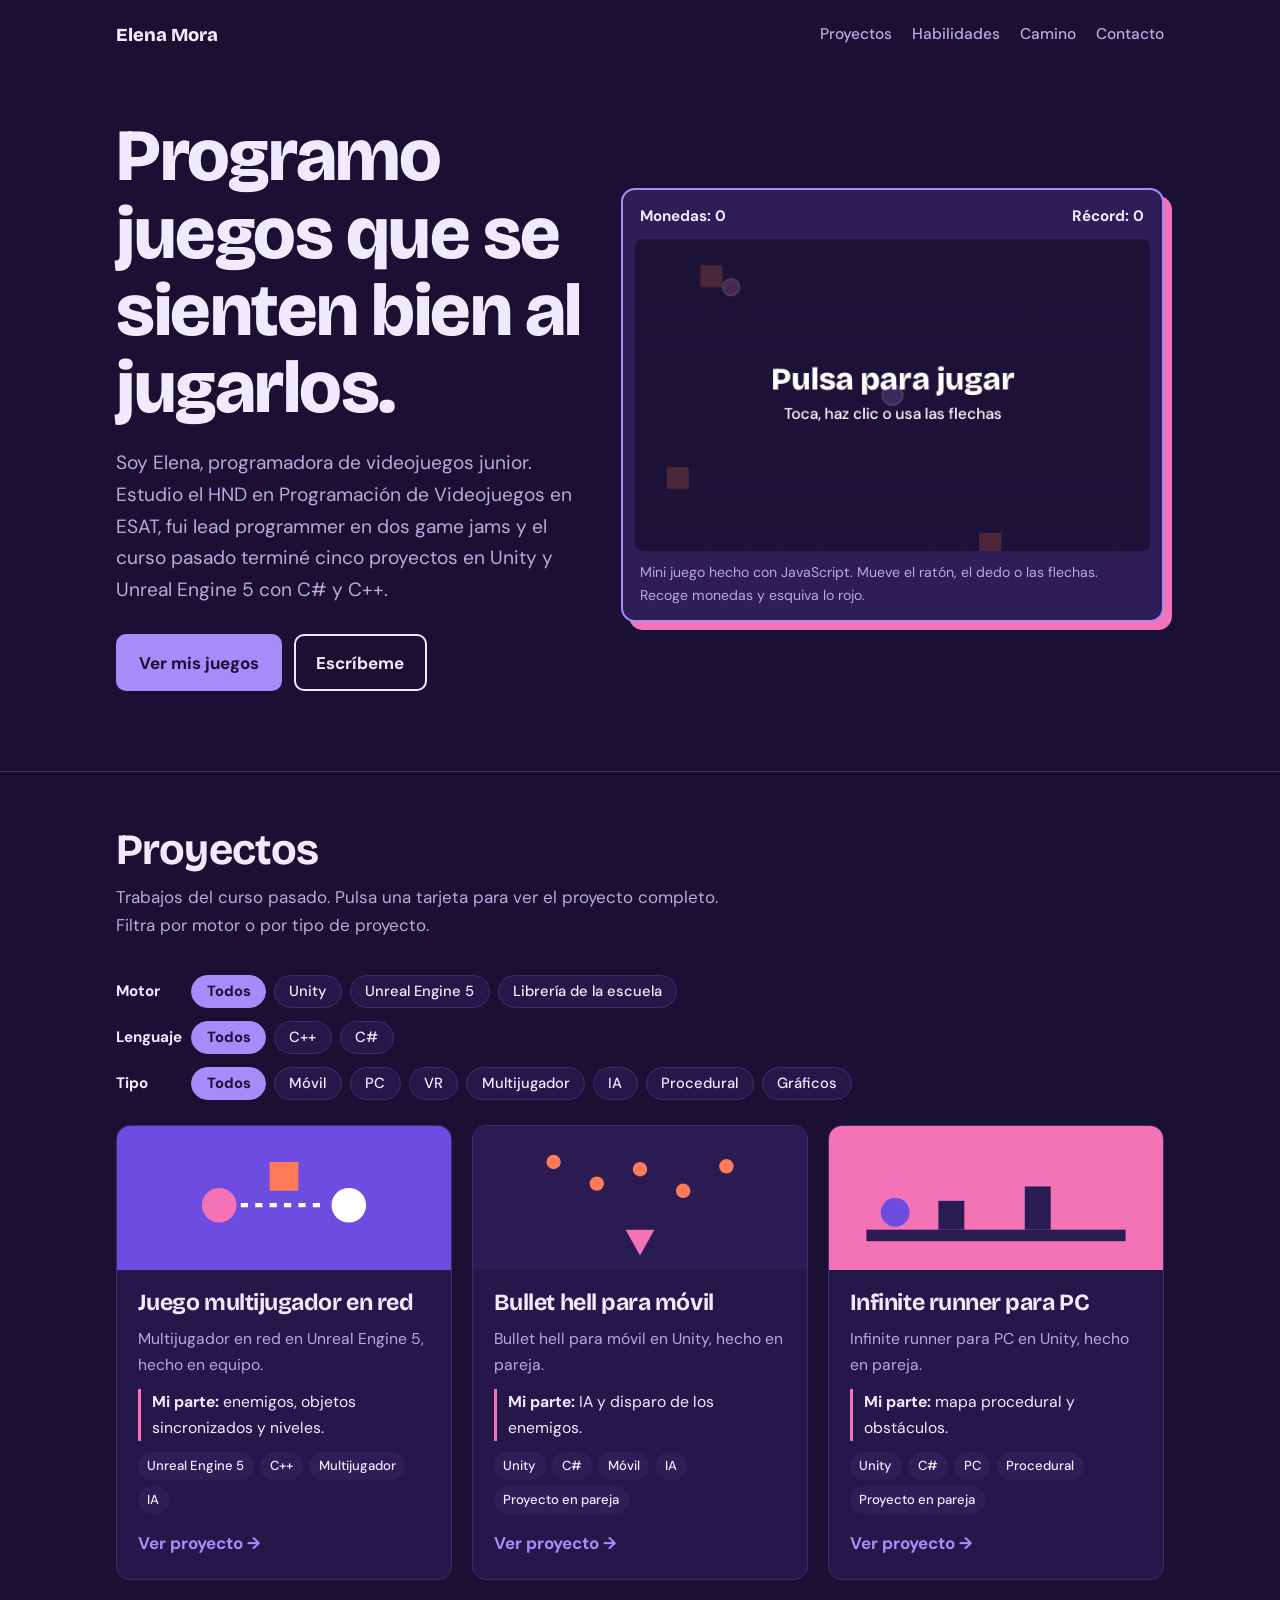
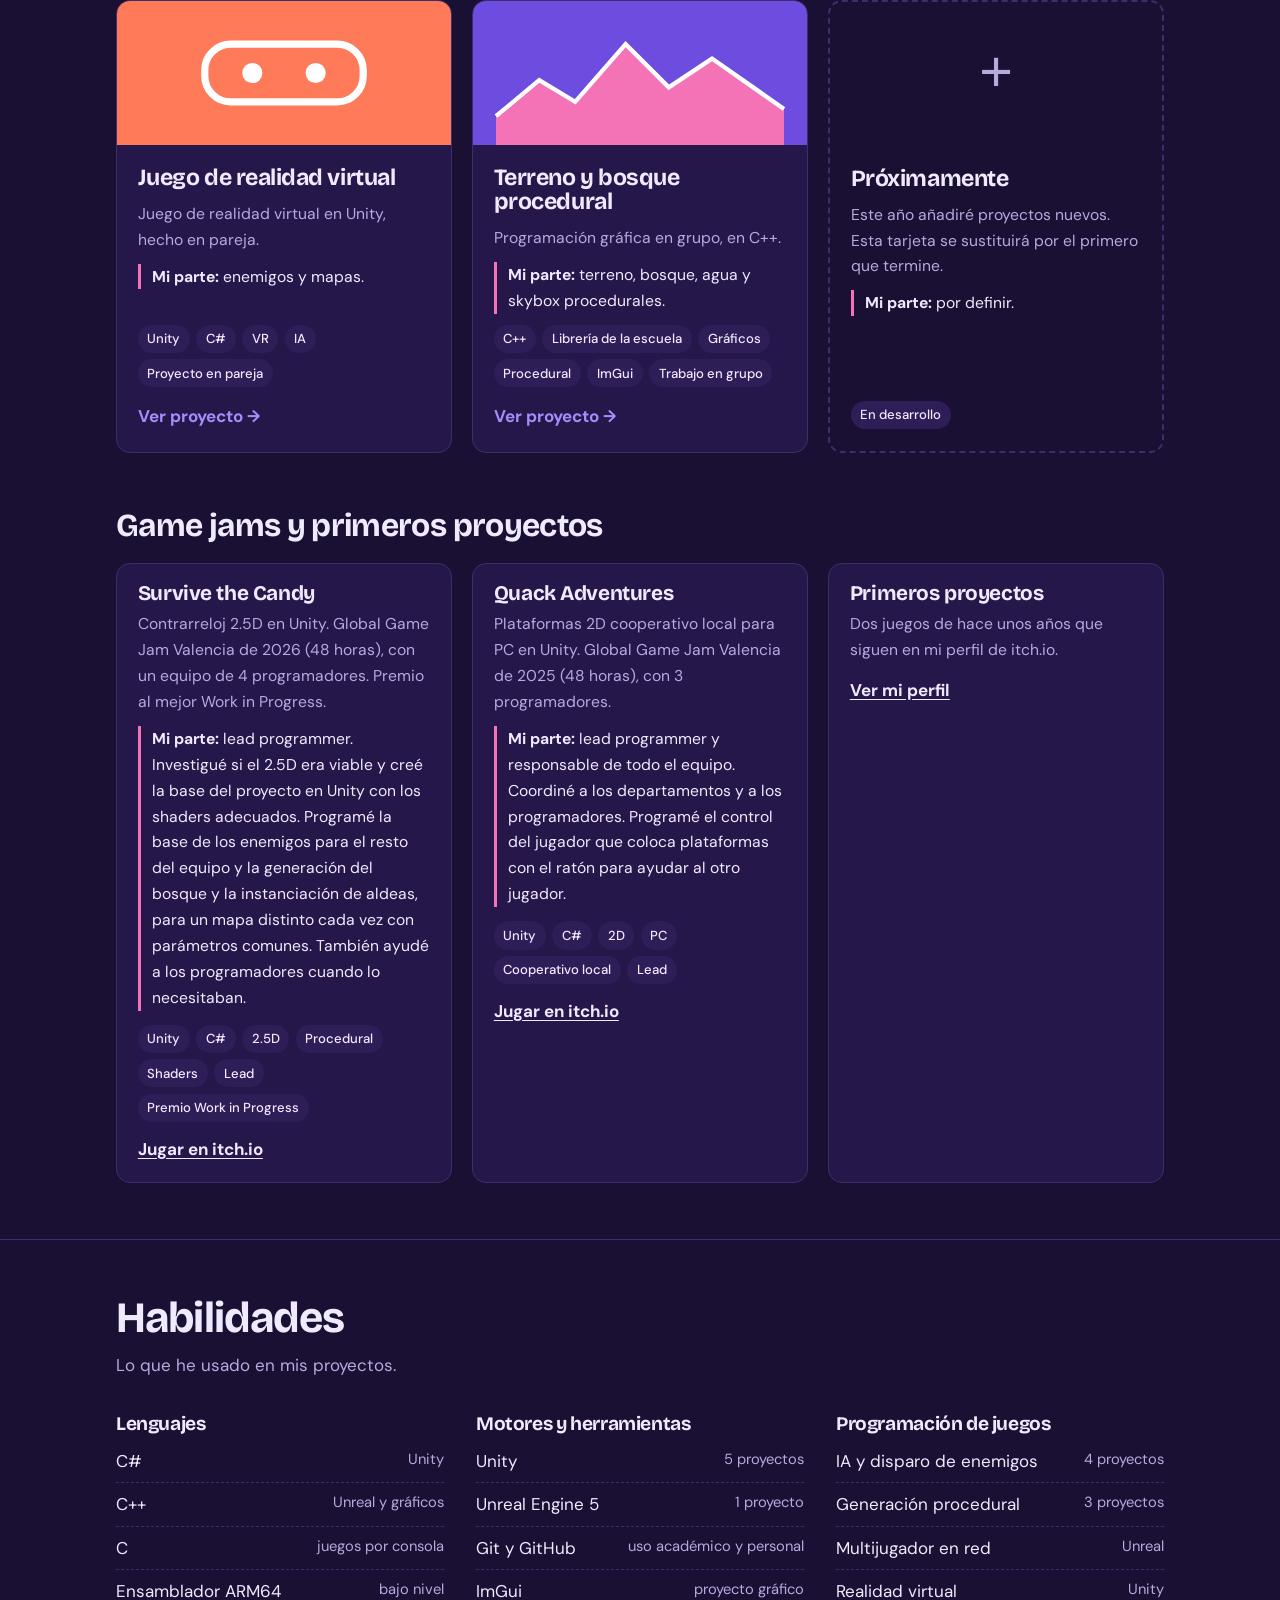
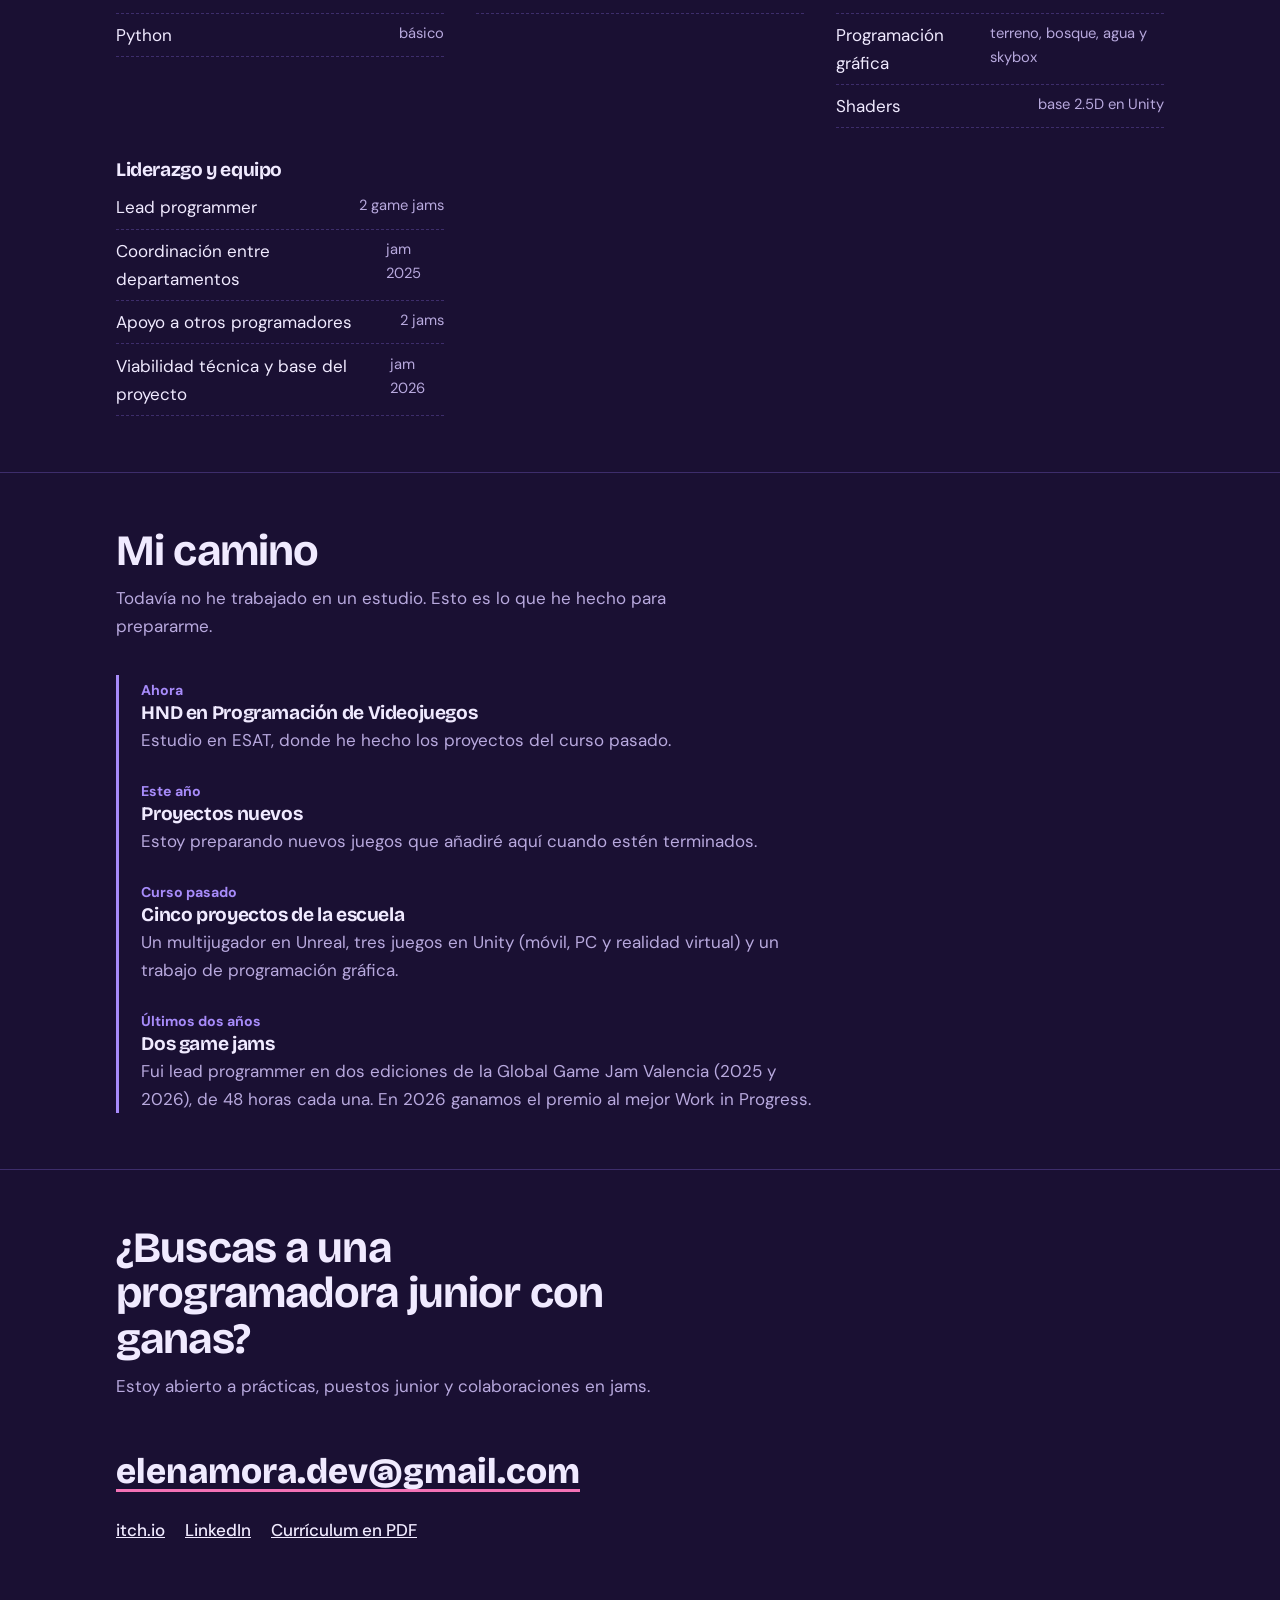
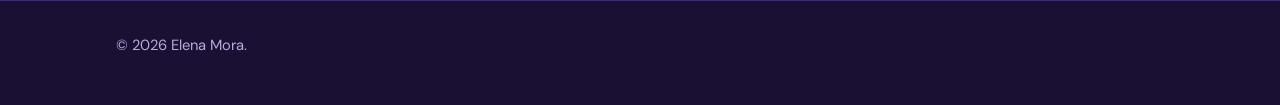
==== index.html @ 6c820d55 "Rename ElenaMoraDev.html to index.html" ====
<!DOCTYPE html>
<html lang="es">
<head>
<meta charset="utf-8">
<meta name="viewport" content="width=device-width, initial-scale=1, viewport-fit=cover">
<title>Elena Mora · Programadora de videojuegos</title>
<link rel="preconnect" href="https://fonts.googleapis.com">
<link rel="preconnect" href="https://fonts.gstatic.com" crossorigin>
<link href="https://fonts.googleapis.com/css2?family=Bricolage+Grotesque:opsz,wght@12..96,500;12..96,800&family=DM+Sans:wght@400;500;700&display=swap" rel="stylesheet">
<style>
:root{
  color-scheme:dark;
  --bg:#1a1033; --surface:#251749; --ink:#f0eaff; --muted:#b8a9de; --line:#3d2d6b;
  --blue:#a78bfa; --blue-ink:#1a1033; --sun:#f472b6; --hit:#ff7a59; --field:#2e1d57;
  box-sizing:border-box; padding-top:env(safe-area-inset-top,0px); padding-bottom:env(safe-area-inset-bottom,0px);
}
html{scroll-padding-top:env(safe-area-inset-top,0px);scroll-behavior:smooth}
*,*::before,*::after{box-sizing:border-box}
body{margin:0;background:var(--bg);color:var(--ink);font:400 1.0625rem/1.65 "DM Sans",system-ui,sans-serif}
h1,h2,h3{font-family:"Bricolage Grotesque","DM Sans",system-ui,sans-serif;line-height:1.05;margin:0;letter-spacing:-.02em}
a{color:inherit}
:focus-visible{outline:3px solid var(--blue);outline-offset:3px;border-radius:4px}
.wrap{max-width:68rem;margin:0 auto;padding:0 1.25rem}
nav{display:flex;justify-content:space-between;align-items:center;padding:1.25rem 0}
nav b{font-family:"Bricolage Grotesque",sans-serif;font-weight:800;font-size:1.15rem}
nav div{display:flex;gap:1.25rem;font-weight:500;font-size:.97rem}
nav a{text-decoration:none;color:var(--muted)}
nav a:hover{color:var(--ink)}
.hero{display:grid;grid-template-columns:1fr;gap:2rem;padding:2rem 0 4rem}
@media(min-width:60rem){.hero{grid-template-columns:1fr 1.15fr;align-items:center;padding:3rem 0 5rem}}
.hero h1{font-weight:800;font-size:clamp(2.6rem,7vw,4.6rem)}
.hero p.lead{font-size:1.2rem;max-width:34rem;color:var(--muted);margin:1.25rem 0 1.75rem}
.btns{display:flex;flex-wrap:wrap;gap:.75rem}
.btn{display:inline-block;padding:.8rem 1.3rem;border-radius:10px;font-weight:700;text-decoration:none;border:2px solid var(--ink)}
.btn.main{background:var(--blue);color:var(--blue-ink);border-color:var(--blue)}
.btn:hover{transform:translateY(-2px)}
.game{background:var(--field);border:2px solid var(--blue);border-radius:14px;padding:.75rem;box-shadow:8px 8px 0 var(--sun)}
.hud{display:flex;justify-content:space-between;font-weight:700;font-size:.95rem;padding:.1rem .35rem .6rem}
canvas{display:block;width:100%;height:auto;border-radius:8px;background:var(--surface);touch-action:none;cursor:crosshair}
.hint{margin:.6rem .35rem 0;font-size:.88rem;color:var(--muted)}
section{padding:3.5rem 0;border-top:1px solid var(--line)}
section>.wrap>h2{font-size:clamp(1.9rem,4vw,2.7rem);margin-bottom:.6rem}
.sub{color:var(--muted);max-width:40rem;margin:0 0 2.2rem}
.projects{display:grid;gap:1.25rem;grid-template-columns:repeat(auto-fit,minmax(min(100%,19rem),1fr))}
.card{background:var(--surface);border:1px solid var(--line);border-radius:14px;overflow:hidden;display:flex;flex-direction:column}
.thumb{height:9rem;display:flex;align-items:center;justify-content:center}
.thumb svg{width:100%;height:100%}
.card .body{padding:1.25rem 1.3rem 1.4rem;display:flex;flex-direction:column;gap:.7rem;flex:1}
.card h3{font-size:1.45rem}
.card p{margin:0;color:var(--muted);font-size:.98rem}
.tags{display:flex;flex-wrap:wrap;gap:.4rem;margin-top:auto}
.tags span{font-size:.82rem;font-weight:500;padding:.2rem .6rem;border-radius:99px;background:var(--field)}
.card a.link{font-weight:700;text-decoration:underline;text-underline-offset:3px}
.skills{display:grid;gap:2rem;grid-template-columns:repeat(auto-fit,minmax(min(100%,15rem),1fr))}
.skills h3{font-size:1.2rem;margin-bottom:.8rem}
.skills ul{list-style:none;margin:0;padding:0;display:grid;gap:.45rem}
.skills li{display:flex;justify-content:space-between;gap:1rem;padding-bottom:.45rem;border-bottom:1px dashed var(--line)}
.skills li em{font-style:normal;color:var(--muted);font-size:.92rem}
.path{display:grid;gap:1.4rem;max-width:44rem;border-left:3px solid var(--blue);padding-left:1.4rem}
.path h3{font-size:1.2rem;margin-bottom:.15rem}
.path p{margin:0;color:var(--muted)}
.path small{font-weight:700;color:var(--blue)}
.contact{text-align:left}
.contact h2{max-width:34rem}
.contact .mail{display:inline-block;margin-top:1rem;font:800 clamp(1.4rem,4vw,2.2rem)/1.2 "Bricolage Grotesque",sans-serif;text-underline-offset:6px;text-decoration-thickness:3px;text-decoration-color:var(--sun)}
.links{display:flex;gap:1.25rem;flex-wrap:wrap;margin-top:1.4rem;font-weight:500}
footer{padding:2rem 0 3rem;color:var(--muted);font-size:.92rem;border-top:1px solid var(--line)}
.mine{font-size:.95rem;border-left:3px solid var(--sun);padding-left:.7rem;color:var(--ink)!important}
.card.soon{background:transparent;border:2px dashed var(--line)}
.card.soon .thumb{background:var(--field)}
.jams{display:grid;gap:1.25rem;grid-template-columns:repeat(auto-fit,minmax(min(100%,19rem),1fr));margin-top:1.25rem}
.jam{border:1px solid var(--line);background:var(--surface);border-radius:14px;padding:1.2rem 1.3rem}
.jam h3{font-size:1.3rem;margin-bottom:.4rem}
.jam p{margin:0;color:var(--muted);font-size:.98rem}
.jam p+p{margin-top:.7rem}
.jam .tags{margin-top:.9rem}
.jam a{display:inline-block;margin-top:.8rem;font-weight:700;text-underline-offset:3px}
.card[hidden]{display:none}
.filters{display:grid;gap:.8rem;margin:0 0 1.6rem}
.frow{display:flex;flex-wrap:wrap;align-items:center;gap:.5rem}
.frow>span{font-weight:700;font-size:.95rem;min-width:4.2rem}
.chip{font:500 .92rem "DM Sans",sans-serif;padding:.35rem .9rem;border-radius:99px;border:1.5px solid var(--line);background:var(--surface);color:var(--ink);cursor:pointer}
.chip:hover{border-color:var(--ink)}
.chip[aria-pressed="true"]{background:var(--blue);border-color:var(--blue);color:var(--blue-ink);font-weight:700}
.count{font-size:.92rem;color:var(--muted);margin:0 0 1rem}
.empty{display:none;padding:1.5rem;border:2px dashed var(--line);border-radius:14px;color:var(--muted)}
.empty button{font:inherit;font-weight:700;background:none;border:0;color:var(--blue);text-decoration:underline;cursor:pointer;padding:0}
a.card{text-decoration:none;color:inherit;transition:transform .15s,border-color .15s}
a.card:hover{transform:translateY(-3px);border-color:var(--blue)}
.thumb{overflow:hidden}
.thumb img{width:100%;height:100%;object-fit:cover;display:block}
.more{font-weight:700;color:var(--blue);margin-top:.2rem}
.back{display:inline-block;margin:1.2rem 0;font-weight:700;color:var(--blue)}
.dh{font-size:clamp(2rem,6vw,3.4rem);margin-bottom:.9rem}
.dh2{font-size:1.7rem;margin:2rem 0 1rem}
.lead2{font-size:1.15rem;color:var(--muted);max-width:44rem;margin:1.1rem 0 0}
.dmedia{border-radius:14px;overflow:hidden;height:clamp(11rem,38vw,20rem);margin:1.5rem 0;border:1px solid var(--line)}
.dmedia img,.dmedia svg{width:100%;height:100%;object-fit:cover;display:block}
.facts{display:grid;grid-template-columns:repeat(auto-fit,minmax(10rem,1fr));gap:1rem;margin:0 0 1rem}
.facts div{background:var(--surface);border:1px solid var(--line);border-radius:12px;padding:.8rem 1rem}
.facts small{display:block;color:var(--muted);font-size:.82rem}
.dparts{display:grid;gap:1.1rem;max-width:46rem;padding:0;margin:0 0 1.6rem;list-style:none}
.dparts li{padding-left:1rem;border-left:3px solid var(--sun)}
@media(prefers-reduced-motion:reduce){html{scroll-behavior:auto}.btn:hover{transform:none}}
</style>
</head>
<body>
<div id="home">
<div class="wrap">
  <nav aria-label="Principal">
    <b>Elena Mora</b>
    <div><a href="#proyectos">Proyectos</a><a href="#habilidades">Habilidades</a><a href="#camino">Camino</a><a href="#contacto">Contacto</a></div>
  </nav>

  <header class="hero">
    <div>
      <h1>Programo juegos que se sienten bien al jugarlos.</h1>
      <p class="lead">Soy Elena, programadora de videojuegos junior. Estudio el HND en Programación de Videojuegos en ESAT, fui lead programmer en dos game jams y el curso pasado terminé cinco proyectos en Unity y Unreal Engine 5 con C# y C++.</p>
      <div class="btns">
        <a class="btn main" href="#proyectos">Ver mis juegos</a>
        <a class="btn" href="#contacto">Escríbeme</a>
      </div>
    </div>
    <div class="game">
      <div class="hud"><span>Monedas: <span id="score">0</span></span><span>Récord: <span id="best">0</span></span></div>
      <canvas id="cv" width="560" height="340" aria-label="Minijuego: recoge monedas y esquiva los bloques rojos"></canvas>
      <p class="hint">Mini juego hecho con JavaScript. Mueve el ratón, el dedo o las flechas. Recoge monedas y esquiva lo rojo.</p>
    </div>
  </header>
</div>

<section id="proyectos">
  <div class="wrap">
    <h2>Proyectos</h2>
    <p class="sub">Trabajos del curso pasado. Pulsa una tarjeta para ver el proyecto completo. Filtra por motor o por tipo de proyecto.</p>
    <div class="filters" id="filters">
      <div class="frow" data-group="motor"><span>Motor</span>
        <button class="chip" type="button" data-tag="" aria-pressed="true">Todos</button>
        <button class="chip" type="button" data-tag="Unity" aria-pressed="false">Unity</button>
        <button class="chip" type="button" data-tag="Unreal Engine 5" aria-pressed="false">Unreal Engine 5</button>
        <button class="chip" type="button" data-tag="Librería de la escuela" aria-pressed="false">Librería de la escuela</button>
      </div>
      <div class="frow" data-group="lang"><span>Lenguaje</span>
        <button class="chip" type="button" data-tag="" aria-pressed="true">Todos</button>
        <button class="chip" type="button" data-tag="C++" aria-pressed="false">C++</button>
        <button class="chip" type="button" data-tag="C#" aria-pressed="false">C#</button>
      </div>
      <div class="frow" data-group="tema"><span>Tipo</span>
        <button class="chip" type="button" data-tag="" aria-pressed="true">Todos</button>
        <button class="chip" type="button" data-tag="Móvil" aria-pressed="false">Móvil</button>
        <button class="chip" type="button" data-tag="PC" aria-pressed="false">PC</button>
        <button class="chip" type="button" data-tag="VR" aria-pressed="false">VR</button>
        <button class="chip" type="button" data-tag="Multijugador" aria-pressed="false">Multijugador</button>
        <button class="chip" type="button" data-tag="IA" aria-pressed="false">IA</button>
        <button class="chip" type="button" data-tag="Procedural" aria-pressed="false">Procedural</button>
        <button class="chip" type="button" data-tag="Gráficos" aria-pressed="false">Gráficos</button>
      </div>
    </div>
    <p class="count" id="count" aria-live="polite"></p>
    <p class="empty" id="empty">Ningún proyecto cumple esos filtros. <button type="button" id="clear">Quitar filtros</button></p>
    <div class="projects" id="grid"></div>
    <h2 style="margin-top:3.5rem;font-size:clamp(1.5rem,3vw,2rem)">Game jams y primeros proyectos</h2>
    <div class="jams">
      <div class="jam"><h3>Survive the Candy</h3><p>Contrarreloj 2.5D en Unity. Global Game Jam Valencia de 2026 (48 horas), con un equipo de 4 programadores. Premio al mejor Work in Progress.</p><p class="mine"><b>Mi parte:</b> lead programmer. Investigué si el 2.5D era viable y creé la base del proyecto en Unity con los shaders adecuados. Programé la base de los enemigos para el resto del equipo y la generación del bosque y la instanciación de aldeas, para un mapa distinto cada vez con parámetros comunes. También ayudé a los programadores cuando lo necesitaban.</p><div class="tags"><span>Unity</span><span>C#</span><span>2.5D</span><span>Procedural</span><span>Shaders</span><span>Lead</span><span>Premio Work in Progress</span></div><a href="https://elenam.itch.io/survive-the-candy" target="_blank" rel="noopener">Jugar en itch.io</a></div>
      <div class="jam"><h3>Quack Adventures</h3><p>Plataformas 2D cooperativo local para PC en Unity. Global Game Jam Valencia de 2025 (48 horas), con 3 programadores.</p><p class="mine"><b>Mi parte:</b> lead programmer y responsable de todo el equipo. Coordiné a los departamentos y a los programadores. Programé el control del jugador que coloca plataformas con el ratón para ayudar al otro jugador.</p><div class="tags"><span>Unity</span><span>C#</span><span>2D</span><span>PC</span><span>Cooperativo local</span><span>Lead</span></div><a href="https://zer0-zzz.itch.io/quack-adventures" target="_blank" rel="noopener">Jugar en itch.io</a></div>
      <div class="jam"><h3>Primeros proyectos</h3><p>Dos juegos de hace unos años que siguen en mi perfil de itch.io.</p><a href="https://elenam.itch.io" target="_blank" rel="noopener">Ver mi perfil</a></div>
    </div>
  </div>
</section>

<section id="habilidades">
  <div class="wrap">
    <h2>Habilidades</h2>
    <p class="sub">Lo que he usado en mis proyectos.</p>
    <div class="skills">
      <div><h3>Lenguajes</h3><ul><li>C# <em>Unity</em></li><li>C++ <em>Unreal y gráficos</em></li><li>C <em>juegos por consola</em></li><li>Ensamblador ARM64 <em>bajo nivel</em></li><li>Python <em>básico</em></li></ul></div>
      <div><h3>Motores y herramientas</h3><ul><li>Unity <em>5 proyectos</em></li><li>Unreal Engine 5 <em>1 proyecto</em></li><li>Git y GitHub <em>uso académico y personal</em></li><li>ImGui <em>proyecto gráfico</em></li></ul></div>
      <div><h3>Programación de juegos</h3><ul><li>IA y disparo de enemigos <em>4 proyectos</em></li><li>Generación procedural <em>3 proyectos</em></li><li>Multijugador en red <em>Unreal</em></li><li>Realidad virtual <em>Unity</em></li><li>Programación gráfica <em>terreno, bosque, agua y skybox</em></li><li>Shaders <em>base 2.5D en Unity</em></li></ul></div>
    <div><h3>Liderazgo y equipo</h3><ul><li>Lead programmer <em>2 game jams</em></li><li>Coordinación entre departamentos <em>jam 2025</em></li><li>Apoyo a otros programadores <em>2 jams</em></li><li>Viabilidad técnica y base del proyecto <em>jam 2026</em></li></ul></div>
    </div>
  </div>
</section>

<section id="camino">
  <div class="wrap">
    <h2>Mi camino</h2>
    <p class="sub">Todavía no he trabajado en un estudio. Esto es lo que he hecho para prepararme.</p>
    <div class="path">
      <div><small>Ahora</small><h3>HND en Programación de Videojuegos</h3><p>Estudio en ESAT, donde he hecho los proyectos del curso pasado.</p></div>
      <div><small>Este año</small><h3>Proyectos nuevos</h3><p>Estoy preparando nuevos juegos que añadiré aquí cuando estén terminados.</p></div>
      <div><small>Curso pasado</small><h3>Cinco proyectos de la escuela</h3><p>Un multijugador en Unreal, tres juegos en Unity (móvil, PC y realidad virtual) y un trabajo de programación gráfica.</p></div>
      <div><small>Últimos dos años</small><h3>Dos game jams</h3><p>Fui lead programmer en dos ediciones de la Global Game Jam Valencia (2025 y 2026), de 48 horas cada una. En 2026 ganamos el premio al mejor Work in Progress.</p></div>
    </div>
  </div>
</section>

<section id="contacto" class="contact">
  <div class="wrap">
    <h2>¿Buscas a una programadora junior con ganas?</h2>
    <p class="sub">Estoy abierto a prácticas, puestos junior y colaboraciones en jams.</p>
    <a class="mail" href="mailto:elenamora.dev@gmail.com">elenamora.dev@gmail.com</a>
    <div class="links"><a href="https://elenam.itch.io" target="_blank" rel="noopener">itch.io</a><a href="#">LinkedIn</a><a href="#">Currículum en PDF</a></div>
  </div>
</section>

</div>
<div id="detail" hidden></div>
<footer><div class="wrap">© 2026 Elena Mora.</div></footer>

<script>
(function(){
  var cv=document.getElementById('cv'),ctx=cv.getContext('2d'),W=cv.width,H=cv.height;
  var scoreEl=document.getElementById('score'),bestEl=document.getElementById('best');
  var best=0,state='ready',score,p,coin,foes,keys={},target=null,last=0;
  function css(n){return getComputedStyle(document.documentElement).getPropertyValue(n).trim()}
  function reset(){
    p={x:W/2,y:H/2,r:11};score=0;scoreEl.textContent=0;
    foes=[];for(var i=0;i<3;i++)addFoe();
    newCoin();target=null;
  }
  function addFoe(){
    var a=Math.random()*6.28,s=70+Math.random()*50,x,y;
    do{x=Math.random()*W;y=Math.random()*H}while(Math.hypot(x-W/2,y-H/2)<130);
    foes.push({x:x,y:y,vx:Math.cos(a)*s,vy:Math.sin(a)*s,s:24});
  }
  function newCoin(){coin={x:30+Math.random()*(W-60),y:30+Math.random()*(H-60),r:9}}
  function start(){reset();state='play';last=performance.now();requestAnimationFrame(loop)}
  function pos(e){
    var r=cv.getBoundingClientRect(),t=e.touches?e.touches[0]:e;
    return {x:(t.clientX-r.left)*W/r.width,y:(t.clientY-r.top)*H/r.height};
  }
  function down(e){if(state!=='play'){start();}target=pos(e);if(e.cancelable)e.preventDefault()}
  function move(e){if(state==='play'){target=pos(e)}}
  cv.addEventListener('mousedown',down);cv.addEventListener('mousemove',move);
  cv.addEventListener('touchstart',down,{passive:false});cv.addEventListener('touchmove',function(e){move(e);e.preventDefault()},{passive:false});
  addEventListener('keydown',function(e){
    var k=e.key.toLowerCase();
    if(['arrowup','arrowdown','arrowleft','arrowright','w','a','s','d'].indexOf(k)>-1){
      keys[k]=true;target=null;
      if(state!=='play'&&cv.getBoundingClientRect().bottom>0&&cv.getBoundingClientRect().top<innerHeight)start();
      if(k.indexOf('arrow')===0)e.preventDefault();
    }
  });
  addEventListener('keyup',function(e){keys[e.key.toLowerCase()]=false});
  function update(dt){
    var sp=210,dx=0,dy=0;
    if(keys.arrowleft||keys.a)dx-=1;if(keys.arrowright||keys.d)dx+=1;
    if(keys.arrowup||keys.w)dy-=1;if(keys.arrowdown||keys.s)dy+=1;
    if(dx||dy){var l=Math.hypot(dx,dy);p.x+=dx/l*sp*dt;p.y+=dy/l*sp*dt}
    else if(target){
      var tx=target.x-p.x,ty=target.y-p.y,d=Math.hypot(tx,ty);
      if(d>2){var m=Math.min(d,sp*1.3*dt);p.x+=tx/d*m;p.y+=ty/d*m}
    }
    p.x=Math.max(p.r,Math.min(W-p.r,p.x));p.y=Math.max(p.r,Math.min(H-p.r,p.y));
    foes.forEach(function(f){
      f.x+=f.vx*dt;f.y+=f.vy*dt;
      if(f.x<0||f.x+f.s>W){f.vx*=-1;f.x=Math.max(0,Math.min(W-f.s,f.x))}
      if(f.y<0||f.y+f.s>H){f.vy*=-1;f.y=Math.max(0,Math.min(H-f.s,f.y))}
      var cx=Math.max(f.x,Math.min(p.x,f.x+f.s)),cy=Math.max(f.y,Math.min(p.y,f.y+f.s));
      if(Math.hypot(p.x-cx,p.y-cy)<p.r-1)die();
    });
    if(Math.hypot(p.x-coin.x,p.y-coin.y)<p.r+coin.r){
      score++;scoreEl.textContent=score;newCoin();
      if(score%3===0&&foes.length<9)addFoe();
    }
  }
  function die(){
    state='over';if(score>best){best=score;bestEl.textContent=best}
  }
  function draw(){
    ctx.fillStyle=css('--surface');ctx.fillRect(0,0,W,H);
    ctx.strokeStyle=css('--line');ctx.lineWidth=1;
    for(var x=0;x<W;x+=40){ctx.beginPath();ctx.moveTo(x,0);ctx.lineTo(x,H);ctx.stroke()}
    for(var y=0;y<H;y+=40){ctx.beginPath();ctx.moveTo(0,y);ctx.lineTo(W,y);ctx.stroke()}
    if(coin){ctx.fillStyle=css('--sun');ctx.beginPath();ctx.arc(coin.x,coin.y,coin.r,0,6.28);ctx.fill();ctx.strokeStyle=css('--ink');ctx.lineWidth=2;ctx.stroke()}
    if(foes)foes.forEach(function(f){ctx.fillStyle=css('--hit');ctx.fillRect(f.x,f.y,f.s,f.s)});
    if(p){ctx.fillStyle=css('--blue');ctx.beginPath();ctx.arc(p.x,p.y,p.r,0,6.28);ctx.fill();ctx.strokeStyle=css('--ink');ctx.lineWidth=2;ctx.stroke()}
    if(state!=='play'){
      ctx.fillStyle='rgba(26,16,51,.78)';ctx.fillRect(0,0,W,H);
      ctx.fillStyle='#fff';ctx.textAlign='center';
      ctx.font='800 34px "Bricolage Grotesque",sans-serif';
      ctx.fillText(state==='over'?'Has perdido: '+score+' monedas':'Pulsa para jugar',W/2,H/2-6);
      ctx.font='500 17px "DM Sans",sans-serif';
      ctx.fillText(state==='over'?'Pulsa para intentarlo otra vez':'Toca, haz clic o usa las flechas',W/2,H/2+26);
    }
  }
  function loop(t){
    var dt=Math.min(.033,(t-last)/1000);last=t;
    if(state==='play')update(dt);
    draw();
    if(state==='play')requestAnimationFrame(loop);
  }
  reset();draw();
  if(document.fonts&&document.fonts.ready)document.fonts.ready.then(function(){if(state!=='play')draw()});
})();
</script>
<script>
(function(){
var T=[["#6d4de0", "<circle cx=\"55\" cy=\"55\" r=\"12\" fill=\"#f472b6\"/><circle cx=\"145\" cy=\"55\" r=\"12\" fill=\"#fff\"/><path d=\"M70 55h60\" stroke=\"#fff\" stroke-width=\"3\" stroke-dasharray=\"5 5\"/><rect x=\"90\" y=\"25\" width=\"20\" height=\"20\" fill=\"#ff7a59\"/>"], ["#2a1b52", "<g fill=\"#ff7a59\"><circle cx=\"40\" cy=\"25\" r=\"5\"/><circle cx=\"70\" cy=\"40\" r=\"5\"/><circle cx=\"100\" cy=\"30\" r=\"5\"/><circle cx=\"130\" cy=\"45\" r=\"5\"/><circle cx=\"160\" cy=\"28\" r=\"5\"/></g><polygon points=\"100,90 90,72 110,72\" fill=\"#f472b6\"/>"], ["#f472b6", "<rect x=\"10\" y=\"72\" width=\"180\" height=\"8\" fill=\"#2a1b52\"/><rect x=\"60\" y=\"52\" width=\"18\" height=\"20\" fill=\"#2a1b52\"/><rect x=\"120\" y=\"42\" width=\"18\" height=\"30\" fill=\"#2a1b52\"/><circle cx=\"30\" cy=\"60\" r=\"10\" fill=\"#6d4de0\"/>"], ["#ff7a59", "<rect x=\"45\" y=\"30\" width=\"110\" height=\"40\" rx=\"18\" fill=\"none\" stroke=\"#fff\" stroke-width=\"5\"/><circle cx=\"78\" cy=\"50\" r=\"7\" fill=\"#fff\"/><circle cx=\"122\" cy=\"50\" r=\"7\" fill=\"#fff\"/>"], ["#6d4de0", "<path d=\"M0 80 L30 55 L55 70 L90 30 L120 60 L150 40 L200 75 L200 100 L0 100Z\" fill=\"#f472b6\"/><path d=\"M0 80 L30 55 L55 70 L90 30 L120 60 L150 40 L200 75\" fill=\"none\" stroke=\"#fff\" stroke-width=\"3\"/>"], ["transparent", "<text x=\"100\" y=\"62\" text-anchor=\"middle\" font-size=\"40\" font-family=\"sans-serif\" fill=\"#b8a9de\">+</text>"]];
var P=[
{id:"multijugador",t:"Juego multijugador en red",d:"Multijugador en red en Unreal Engine 5, hecho en equipo.",m:"enemigos, objetos sincronizados y niveles.",tags:["Unreal Engine 5","C++","Multijugador","IA"],facts:[["Motor","Unreal Engine 5"],["Lenguaje","C++"],["Equipo","Trabajo en equipo"]],about:"Juego multijugador en red hecho en equipo con Unreal Engine 5 y C++. No programé la capa de red, pero estructuré todo el código de juego en torno a la sincronización entre jugadores.",parts:["Estructura del código de juego pensada desde el principio para la sincronización en red.","Comportamiento de los enemigos: patrullan hasta detectar al jugador, lo persiguen y lo atacan.","Sistema de objetos que el jugador puede coger y soltar, sincronizado entre los jugadores. Era la parte donde más importaba la sincronización.","Diseño de los niveles del juego."],video:""},
{id:"bullet-hell",t:"Bullet hell para móvil",d:"Bullet hell para móvil en Unity, hecho en pareja.",m:"IA y disparo de los enemigos.",tags:["Unity","C#","Móvil","IA","Proyecto en pareja"],facts:[["Motor","Unity"],["Lenguaje","C#"],["Plataforma","Móvil"],["Equipo","En pareja"]],about:"Juego bullet hell para móvil hecho en Unity con C#, en pareja.",parts:["Inteligencia artificial de los enemigos.","Sistema de disparo de los enemigos."],video:""},
{id:"infinite-runner",t:"Infinite runner para PC",d:"Infinite runner para PC en Unity, hecho en pareja.",m:"mapa procedural y obstáculos.",tags:["Unity","C#","PC","Procedural","Proyecto en pareja"],facts:[["Motor","Unity"],["Lenguaje","C#"],["Plataforma","PC"],["Equipo","En pareja"]],about:"Corredor infinito para PC hecho en Unity con C#, en pareja, con un mapa que se genera de forma procedural.",parts:["Generación procedural del mapa.","Generación y colocación de los obstáculos."],video:""},
{id:"vr",t:"Juego de realidad virtual",d:"Juego de realidad virtual en Unity, hecho en pareja.",m:"enemigos y mapas.",tags:["Unity","C#","VR","IA","Proyecto en pareja"],facts:[["Motor","Unity"],["Lenguaje","C#"],["Plataforma","VR"],["Equipo","En pareja"]],about:"Juego de realidad virtual hecho en Unity con C#, en pareja.",parts:["Enemigos del juego.","Diseño y creación de los mapas."],video:""},
{id:"terreno-procedural",t:"Terreno y bosque procedural",d:"Programación gráfica en grupo, en C++.",m:"terreno, bosque, agua y skybox procedurales.",tags:["C++","Librería de la escuela","Gráficos","Procedural","ImGui","Trabajo en grupo"],facts:[["Lenguaje","C++"],["Librería","Gráfica de la escuela, de estilo OpenGL"],["Herramienta","ImGui"],["Equipo","Trabajo en grupo"]],about:"Proyecto de programación gráfica en grupo, hecho en C++ con la librería gráfica de la escuela, de estilo OpenGL.",parts:["Terreno infinito basado en chunks, generado con ruido Perlin modificado para conseguir el aspecto deseado. La altura máxima se cambia en tiempo real desde un panel de ImGui y el terreno se recalcula al instante.","Bosque generado con ruido que se recalcula junto con el terreno, de modo que los árboles evitan el agua y las zonas nevadas.","Agua como superficie procedural con transparencias, y cáusticas aplicadas solo al terreno que queda bajo el agua para simular el reflejo de la luz.","Skybox con ciclo de día y noche: un shader hace la transición entre imágenes de cielo, con velocidad ajustable desde ImGui.","Nubes y parte de los shaders del proyecto."],video:"https://www.youtube.com/watch?v=S0qxzWMYjOU"},
{soon:1,t:"Próximamente",d:"Este año añadiré proyectos nuevos. Esta tarjeta se sustituirá por el primero que termine.",m:"por definir.",tags:["En desarrollo"]}
];
var T0=document.title;
function media(p,i){return p.gif?'<img src="'+p.gif+'" alt="Vista previa de '+p.t+'" loading="lazy">':'<svg viewBox="0 0 200 100" aria-hidden="true">'+T[i][1]+'</svg>'}
function tg(p){return p.tags.map(function(x){return "<span>"+x+"</span>"}).join("")}
document.getElementById("grid").innerHTML=P.map(function(p,i){
  var inner='<div class="thumb" style="background:'+T[i][0]+'">'+media(p,i)+'</div><div class="body"><h3>'+p.t+'</h3><p>'+p.d+'</p><p class="mine"><b>Mi parte:</b> '+p.m+'</p><div class="tags">'+tg(p)+'</div>'+(p.soon?'':'<span class="more">Ver proyecto →</span>')+'</div>';
  return p.soon?'<div class="card soon">'+inner+'</div>':'<a class="card" href="#'+p.id+'">'+inner+'</a>';
}).join("");
function detail(p,i){
  var f=p.facts.map(function(x){return "<div><small>"+x[0]+"</small>"+x[1]+"</div>"}).join("");
  var l=p.parts.map(function(x){return "<li>"+x+"</li>"}).join("");
  return '<div class="wrap"><nav aria-label="Principal"><b>Elena Mora</b><div><a href="#proyectos">Proyectos</a><a href="#contacto">Contacto</a></div></nav><a class="back" href="#proyectos">← Volver a proyectos</a><h1 class="dh">'+p.t+'</h1><div class="tags">'+tg(p)+'</div><p class="lead2">'+p.about+'</p><div class="dmedia" style="background:'+T[i][0]+'">'+media(p,i)+'</div><div class="facts">'+f+'</div><h2 class="dh2">Mi parte</h2><ul class="dparts">'+l+'</ul>'+(p.video?'<p><a class="btn main" href="'+p.video+'" target="_blank" rel="noopener">Ver vídeo del proyecto</a></p>':'')+'<a class="back" href="#proyectos">← Volver a proyectos</a></div>';
}
var home=document.getElementById("home"),det=document.getElementById("detail");
function route(){
  var id=decodeURIComponent(location.hash.slice(1)),i=-1;
  P.forEach(function(p,k){if(p.id===id)i=k});
  if(i>-1){home.hidden=true;det.hidden=false;det.innerHTML=detail(P[i],i);document.title=P[i].t+" · Elena Mora";window.scrollTo(0,0);}
  else{det.hidden=true;home.hidden=false;document.title=T0;var el=id&&document.getElementById(id);if(el)el.scrollIntoView();}
}
addEventListener("hashchange",route);route();
})();
</script>
<script>
(function(){
  var cards=[].slice.call(document.querySelectorAll('.projects .card'));
  var rows=[].slice.call(document.querySelectorAll('#filters .frow'));
  var count=document.getElementById('count'),empty=document.getElementById('empty'),grid=document.querySelector('.projects');
  var sel={motor:'',tema:'',lang:''};
  function tagsOf(c){return [].map.call(c.querySelectorAll('.tags span'),function(s){return s.textContent.trim()})}
  var real=cards.filter(function(c){return !c.classList.contains('soon')});
  function apply(){
    var shown=0,active=sel.motor||sel.tema||sel.lang;
    cards.forEach(function(c){
      var t=tagsOf(c),soon=c.classList.contains('soon');
      var ok=(!sel.motor||t.indexOf(sel.motor)>-1)&&(!sel.tema||t.indexOf(sel.tema)>-1)&&(!sel.lang||t.indexOf(sel.lang)>-1);
      if(soon&&active)ok=false;
      c.hidden=!ok;if(ok&&!soon)shown++;
    });
    count.textContent=active?'Mostrando '+shown+' de '+real.length+' proyectos':'';
    empty.style.display=(active&&!shown)?'block':'none';
    grid.style.display=(active&&!shown)?'none':'';
  }
  rows.forEach(function(r){
    r.addEventListener('click',function(e){
      var b=e.target.closest('.chip');if(!b)return;
      sel[r.dataset.group]=b.dataset.tag;
      [].forEach.call(r.querySelectorAll('.chip'),function(x){x.setAttribute('aria-pressed',x===b?'true':'false')});
      apply();
    });
  });
  document.getElementById('clear').addEventListener('click',function(){
    sel={motor:'',tema:'',lang:''};
    rows.forEach(function(r){[].forEach.call(r.querySelectorAll('.chip'),function(x,i){x.setAttribute('aria-pressed',i===0?'true':'false')})});
    apply();
  });
  apply();
})();
</script>
</body>
</html>
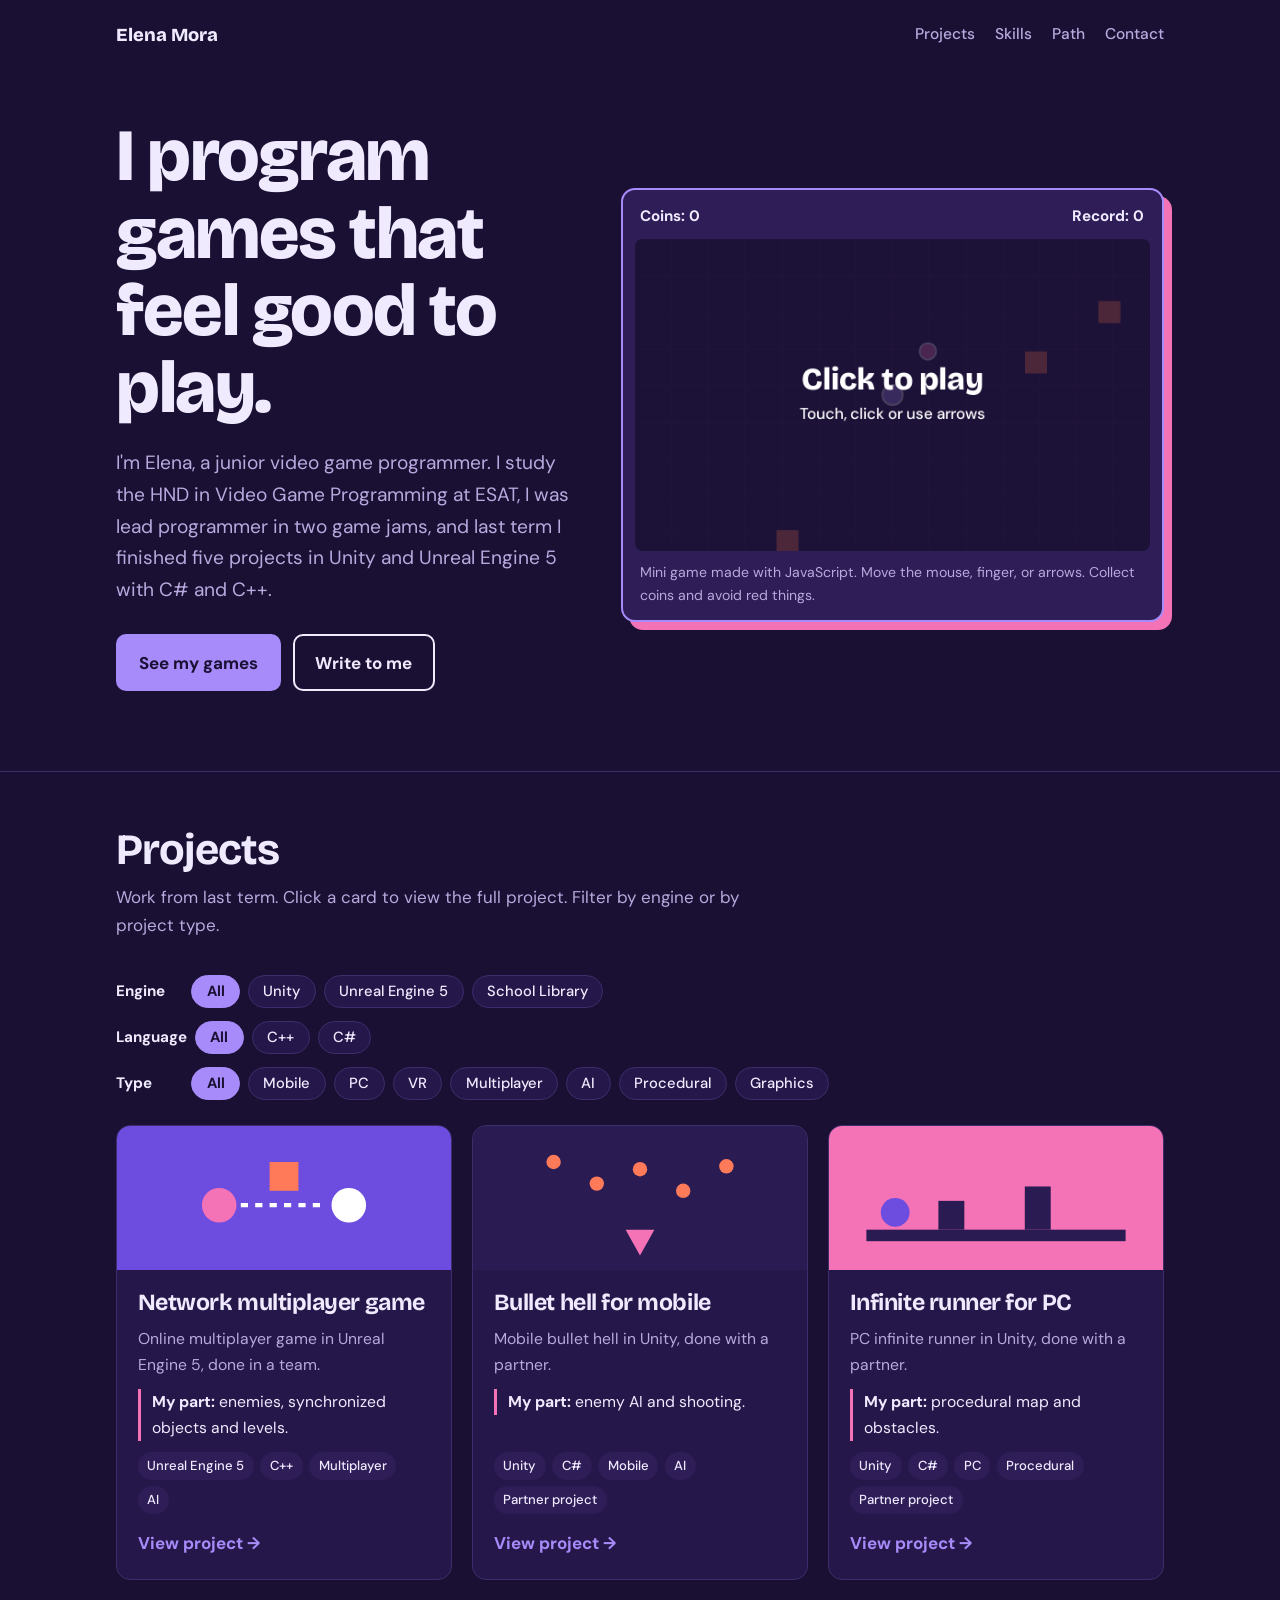
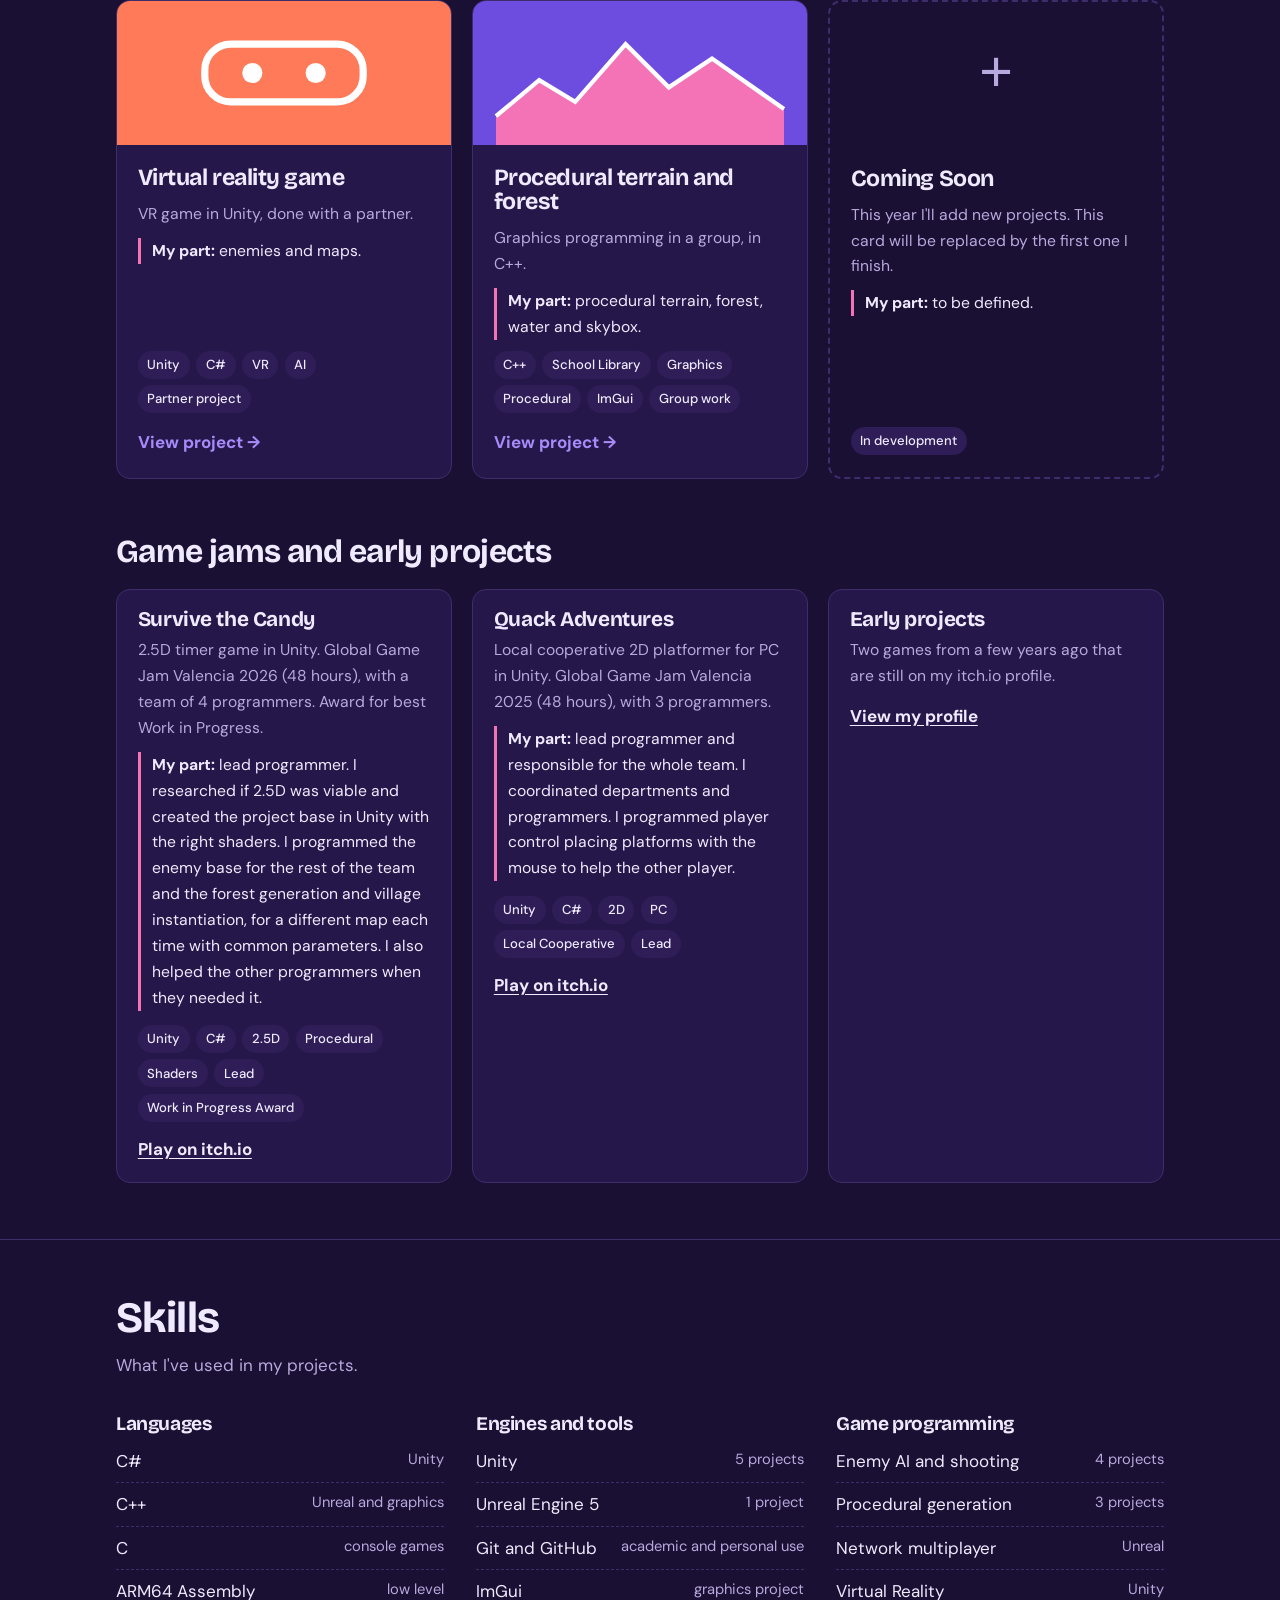
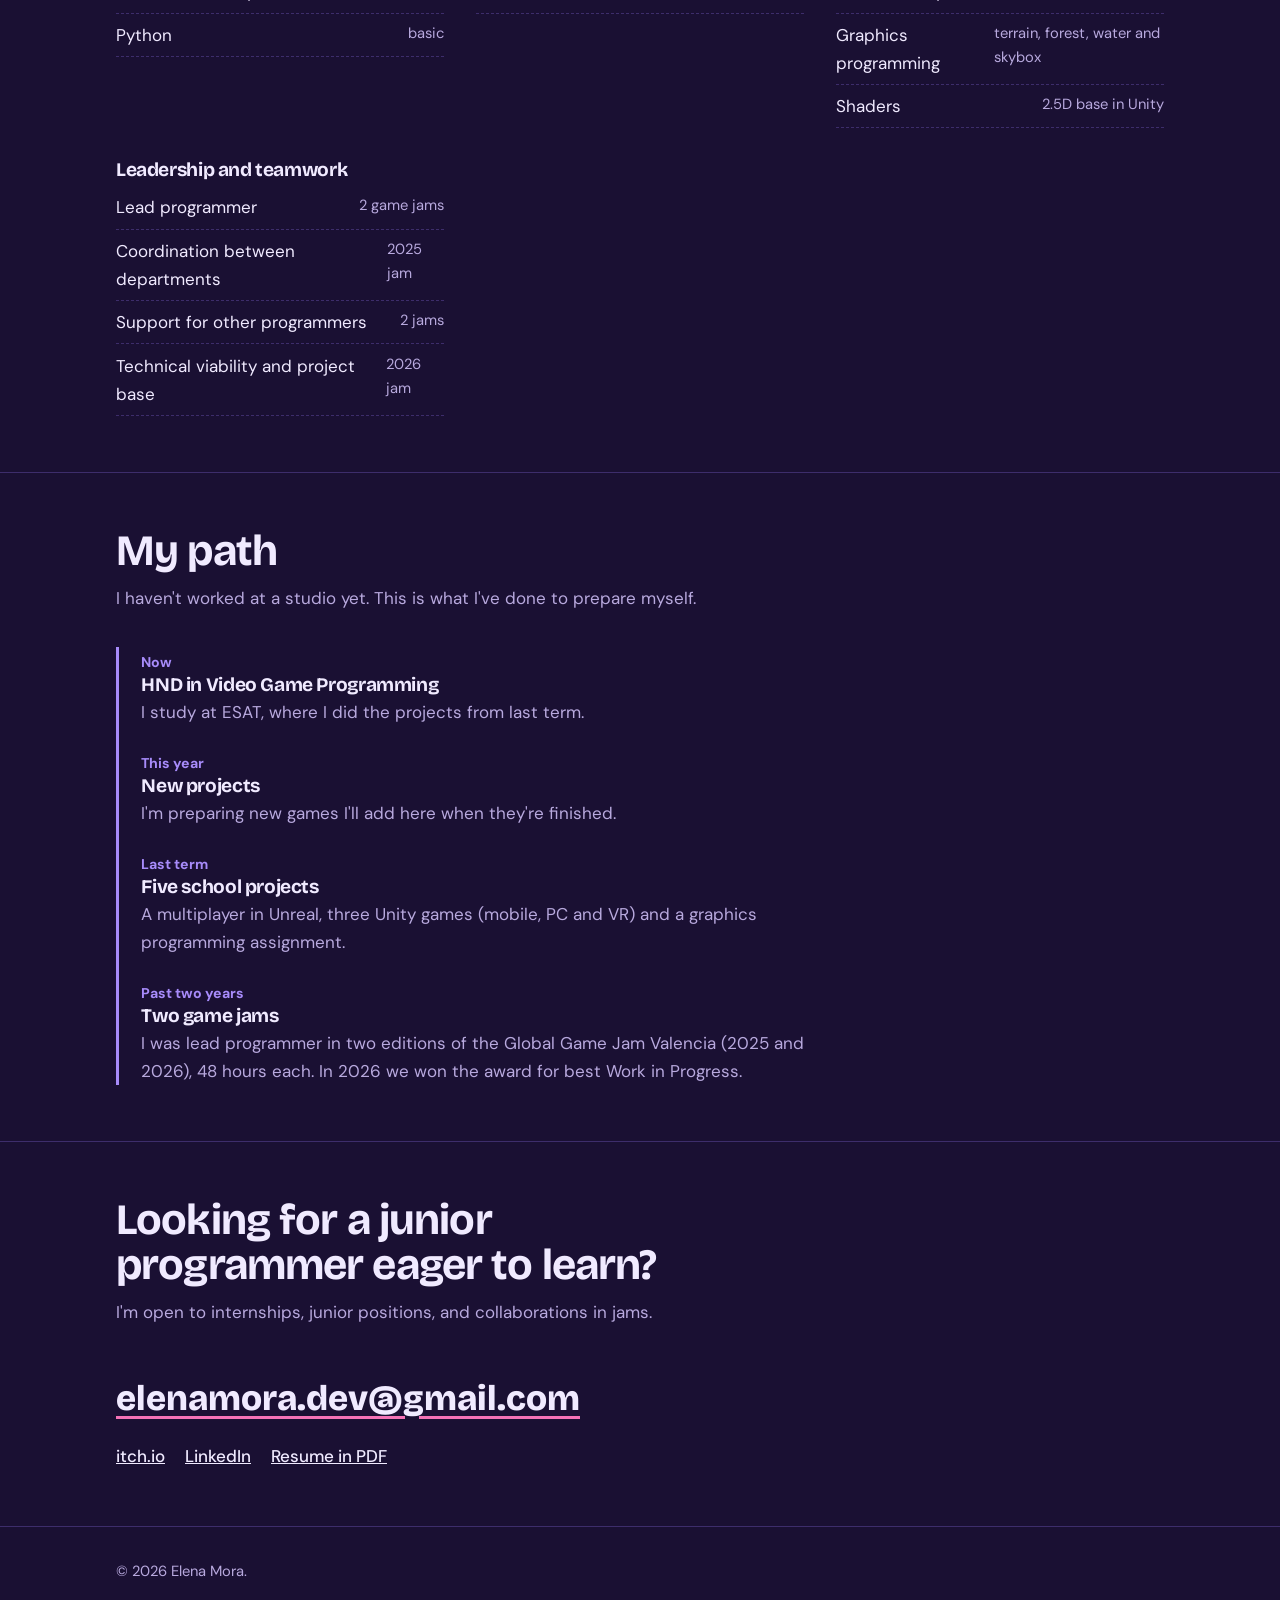
==== commit f0b56047: "Translated index.html" ====
--- a/index.html
+++ b/index.html
@@ -1,9 +1,9 @@
 <!DOCTYPE html>
-<html lang="es">
+<html lang="en">
 <head>
 <meta charset="utf-8">
 <meta name="viewport" content="width=device-width, initial-scale=1, viewport-fit=cover">
-<title>Elena Mora · Programadora de videojuegos</title>
+<title>Elena Mora · Video Game Programmer</title>
 <link rel="preconnect" href="https://fonts.googleapis.com">
 <link rel="preconnect" href="https://fonts.gstatic.com" crossorigin>
 <link href="https://fonts.googleapis.com/css2?family=Bricolage+Grotesque:opsz,wght@12..96,500;12..96,800&family=DM+Sans:wght@400;500;700&display=swap" rel="stylesheet">
@@ -107,99 +107,99 @@
 <body>
 <div id="home">
 <div class="wrap">
-  <nav aria-label="Principal">
+  <nav aria-label="Main">
     <b>Elena Mora</b>
-    <div><a href="#proyectos">Proyectos</a><a href="#habilidades">Habilidades</a><a href="#camino">Camino</a><a href="#contacto">Contacto</a></div>
+    <div><a href="#proyectos">Projects</a><a href="#habilidades">Skills</a><a href="#camino">Path</a><a href="#contacto">Contact</a></div>
   </nav>
 
   <header class="hero">
     <div>
-      <h1>Programo juegos que se sienten bien al jugarlos.</h1>
-      <p class="lead">Soy Elena, programadora de videojuegos junior. Estudio el HND en Programación de Videojuegos en ESAT, fui lead programmer en dos game jams y el curso pasado terminé cinco proyectos en Unity y Unreal Engine 5 con C# y C++.</p>
+      <h1>I program games that feel good to play.</h1>
+      <p class="lead">I'm Elena, a junior video game programmer. I study the HND in Video Game Programming at ESAT, I was lead programmer in two game jams, and last term I finished five projects in Unity and Unreal Engine 5 with C# and C++.</p>
       <div class="btns">
-        <a class="btn main" href="#proyectos">Ver mis juegos</a>
-        <a class="btn" href="#contacto">Escríbeme</a>
+        <a class="btn main" href="#proyectos">See my games</a>
+        <a class="btn" href="#contacto">Write to me</a>
       </div>
     </div>
     <div class="game">
-      <div class="hud"><span>Monedas: <span id="score">0</span></span><span>Récord: <span id="best">0</span></span></div>
-      <canvas id="cv" width="560" height="340" aria-label="Minijuego: recoge monedas y esquiva los bloques rojos"></canvas>
-      <p class="hint">Mini juego hecho con JavaScript. Mueve el ratón, el dedo o las flechas. Recoge monedas y esquiva lo rojo.</p>
+      <div class="hud"><span>Coins: <span id="score">0</span></span><span>Record: <span id="best">0</span></span></div>
+      <canvas id="cv" width="560" height="340" aria-label="Mini-game: collect coins and avoid the red blocks"></canvas>
+      <p class="hint">Mini game made with JavaScript. Move the mouse, finger, or arrows. Collect coins and avoid red things.</p>
     </div>
   </header>
 </div>
 
 <section id="proyectos">
   <div class="wrap">
-    <h2>Proyectos</h2>
-    <p class="sub">Trabajos del curso pasado. Pulsa una tarjeta para ver el proyecto completo. Filtra por motor o por tipo de proyecto.</p>
+    <h2>Projects</h2>
+    <p class="sub">Work from last term. Click a card to view the full project. Filter by engine or by project type.</p>
     <div class="filters" id="filters">
-      <div class="frow" data-group="motor"><span>Motor</span>
-        <button class="chip" type="button" data-tag="" aria-pressed="true">Todos</button>
+      <div class="frow" data-group="motor"><span>Engine</span>
+        <button class="chip" type="button" data-tag="" aria-pressed="true">All</button>
         <button class="chip" type="button" data-tag="Unity" aria-pressed="false">Unity</button>
         <button class="chip" type="button" data-tag="Unreal Engine 5" aria-pressed="false">Unreal Engine 5</button>
-        <button class="chip" type="button" data-tag="Librería de la escuela" aria-pressed="false">Librería de la escuela</button>
+        <button class="chip" type="button" data-tag="School Library" aria-pressed="false">School Library</button>
       </div>
-      <div class="frow" data-group="lang"><span>Lenguaje</span>
-        <button class="chip" type="button" data-tag="" aria-pressed="true">Todos</button>
+      <div class="frow" data-group="lang"><span>Language</span>
+        <button class="chip" type="button" data-tag="" aria-pressed="true">All</button>
         <button class="chip" type="button" data-tag="C++" aria-pressed="false">C++</button>
         <button class="chip" type="button" data-tag="C#" aria-pressed="false">C#</button>
       </div>
-      <div class="frow" data-group="tema"><span>Tipo</span>
-        <button class="chip" type="button" data-tag="" aria-pressed="true">Todos</button>
-        <button class="chip" type="button" data-tag="Móvil" aria-pressed="false">Móvil</button>
+      <div class="frow" data-group="tema"><span>Type</span>
+        <button class="chip" type="button" data-tag="" aria-pressed="true">All</button>
+        <button class="chip" type="button" data-tag="Mobile" aria-pressed="false">Mobile</button>
         <button class="chip" type="button" data-tag="PC" aria-pressed="false">PC</button>
         <button class="chip" type="button" data-tag="VR" aria-pressed="false">VR</button>
-        <button class="chip" type="button" data-tag="Multijugador" aria-pressed="false">Multijugador</button>
-        <button class="chip" type="button" data-tag="IA" aria-pressed="false">IA</button>
+        <button class="chip" type="button" data-tag="Multiplayer" aria-pressed="false">Multiplayer</button>
+        <button class="chip" type="button" data-tag="AI" aria-pressed="false">AI</button>
         <button class="chip" type="button" data-tag="Procedural" aria-pressed="false">Procedural</button>
-        <button class="chip" type="button" data-tag="Gráficos" aria-pressed="false">Gráficos</button>
+        <button class="chip" type="button" data-tag="Graphics" aria-pressed="false">Graphics</button>
       </div>
     </div>
     <p class="count" id="count" aria-live="polite"></p>
-    <p class="empty" id="empty">Ningún proyecto cumple esos filtros. <button type="button" id="clear">Quitar filtros</button></p>
+    <p class="empty" id="empty">No project matches those filters. <button type="button" id="clear">Clear filters</button></p>
     <div class="projects" id="grid"></div>
-    <h2 style="margin-top:3.5rem;font-size:clamp(1.5rem,3vw,2rem)">Game jams y primeros proyectos</h2>
+    <h2 style="margin-top:3.5rem;font-size:clamp(1.5rem,3vw,2rem)">Game jams and early projects</h2>
     <div class="jams">
-      <div class="jam"><h3>Survive the Candy</h3><p>Contrarreloj 2.5D en Unity. Global Game Jam Valencia de 2026 (48 horas), con un equipo de 4 programadores. Premio al mejor Work in Progress.</p><p class="mine"><b>Mi parte:</b> lead programmer. Investigué si el 2.5D era viable y creé la base del proyecto en Unity con los shaders adecuados. Programé la base de los enemigos para el resto del equipo y la generación del bosque y la instanciación de aldeas, para un mapa distinto cada vez con parámetros comunes. También ayudé a los programadores cuando lo necesitaban.</p><div class="tags"><span>Unity</span><span>C#</span><span>2.5D</span><span>Procedural</span><span>Shaders</span><span>Lead</span><span>Premio Work in Progress</span></div><a href="https://elenam.itch.io/survive-the-candy" target="_blank" rel="noopener">Jugar en itch.io</a></div>
-      <div class="jam"><h3>Quack Adventures</h3><p>Plataformas 2D cooperativo local para PC en Unity. Global Game Jam Valencia de 2025 (48 horas), con 3 programadores.</p><p class="mine"><b>Mi parte:</b> lead programmer y responsable de todo el equipo. Coordiné a los departamentos y a los programadores. Programé el control del jugador que coloca plataformas con el ratón para ayudar al otro jugador.</p><div class="tags"><span>Unity</span><span>C#</span><span>2D</span><span>PC</span><span>Cooperativo local</span><span>Lead</span></div><a href="https://zer0-zzz.itch.io/quack-adventures" target="_blank" rel="noopener">Jugar en itch.io</a></div>
-      <div class="jam"><h3>Primeros proyectos</h3><p>Dos juegos de hace unos años que siguen en mi perfil de itch.io.</p><a href="https://elenam.itch.io" target="_blank" rel="noopener">Ver mi perfil</a></div>
+      <div class="jam"><h3>Survive the Candy</h3><p>2.5D timer game in Unity. Global Game Jam Valencia 2026 (48 hours), with a team of 4 programmers. Award for best Work in Progress.</p><p class="mine"><b>My part:</b> lead programmer. I researched if 2.5D was viable and created the project base in Unity with the right shaders. I programmed the enemy base for the rest of the team and the forest generation and village instantiation, for a different map each time with common parameters. I also helped the other programmers when they needed it.</p><div class="tags"><span>Unity</span><span>C#</span><span>2.5D</span><span>Procedural</span><span>Shaders</span><span>Lead</span><span>Work in Progress Award</span></div><a href="https://elenam.itch.io/survive-the-candy" target="_blank" rel="noopener">Play on itch.io</a></div>
+      <div class="jam"><h3>Quack Adventures</h3><p>Local cooperative 2D platformer for PC in Unity. Global Game Jam Valencia 2025 (48 hours), with 3 programmers.</p><p class="mine"><b>My part:</b> lead programmer and responsible for the whole team. I coordinated departments and programmers. I programmed player control placing platforms with the mouse to help the other player.</p><div class="tags"><span>Unity</span><span>C#</span><span>2D</span><span>PC</span><span>Local Cooperative</span><span>Lead</span></div><a href="https://zer0-zzz.itch.io/quack-adventures" target="_blank" rel="noopener">Play on itch.io</a></div>
+      <div class="jam"><h3>Early projects</h3><p>Two games from a few years ago that are still on my itch.io profile.</p><a href="https://elenam.itch.io" target="_blank" rel="noopener">View my profile</a></div>
     </div>
   </div>
 </section>
 
 <section id="habilidades">
   <div class="wrap">
-    <h2>Habilidades</h2>
-    <p class="sub">Lo que he usado en mis proyectos.</p>
+    <h2>Skills</h2>
+    <p class="sub">What I've used in my projects.</p>
     <div class="skills">
-      <div><h3>Lenguajes</h3><ul><li>C# <em>Unity</em></li><li>C++ <em>Unreal y gráficos</em></li><li>C <em>juegos por consola</em></li><li>Ensamblador ARM64 <em>bajo nivel</em></li><li>Python <em>básico</em></li></ul></div>
-      <div><h3>Motores y herramientas</h3><ul><li>Unity <em>5 proyectos</em></li><li>Unreal Engine 5 <em>1 proyecto</em></li><li>Git y GitHub <em>uso académico y personal</em></li><li>ImGui <em>proyecto gráfico</em></li></ul></div>
-      <div><h3>Programación de juegos</h3><ul><li>IA y disparo de enemigos <em>4 proyectos</em></li><li>Generación procedural <em>3 proyectos</em></li><li>Multijugador en red <em>Unreal</em></li><li>Realidad virtual <em>Unity</em></li><li>Programación gráfica <em>terreno, bosque, agua y skybox</em></li><li>Shaders <em>base 2.5D en Unity</em></li></ul></div>
-    <div><h3>Liderazgo y equipo</h3><ul><li>Lead programmer <em>2 game jams</em></li><li>Coordinación entre departamentos <em>jam 2025</em></li><li>Apoyo a otros programadores <em>2 jams</em></li><li>Viabilidad técnica y base del proyecto <em>jam 2026</em></li></ul></div>
+      <div><h3>Languages</h3><ul><li>C# <em>Unity</em></li><li>C++ <em>Unreal and graphics</em></li><li>C <em>console games</em></li><li>ARM64 Assembly <em>low level</em></li><li>Python <em>basic</em></li></ul></div>
+      <div><h3>Engines and tools</h3><ul><li>Unity <em>5 projects</em></li><li>Unreal Engine 5 <em>1 project</em></li><li>Git and GitHub <em>academic and personal use</em></li><li>ImGui <em>graphics project</em></li></ul></div>
+      <div><h3>Game programming</h3><ul><li>Enemy AI and shooting <em>4 projects</em></li><li>Procedural generation <em>3 projects</em></li><li>Network multiplayer <em>Unreal</em></li><li>Virtual Reality <em>Unity</em></li><li>Graphics programming <em>terrain, forest, water and skybox</em></li><li>Shaders <em>2.5D base in Unity</em></li></ul></div>
+    <div><h3>Leadership and teamwork</h3><ul><li>Lead programmer <em>2 game jams</em></li><li>Coordination between departments <em>2025 jam</em></li><li>Support for other programmers <em>2 jams</em></li><li>Technical viability and project base <em>2026 jam</em></li></ul></div>
     </div>
   </div>
 </section>
 
 <section id="camino">
   <div class="wrap">
-    <h2>Mi camino</h2>
-    <p class="sub">Todavía no he trabajado en un estudio. Esto es lo que he hecho para prepararme.</p>
+    <h2>My path</h2>
+    <p class="sub">I haven't worked at a studio yet. This is what I've done to prepare myself.</p>
     <div class="path">
-      <div><small>Ahora</small><h3>HND en Programación de Videojuegos</h3><p>Estudio en ESAT, donde he hecho los proyectos del curso pasado.</p></div>
-      <div><small>Este año</small><h3>Proyectos nuevos</h3><p>Estoy preparando nuevos juegos que añadiré aquí cuando estén terminados.</p></div>
-      <div><small>Curso pasado</small><h3>Cinco proyectos de la escuela</h3><p>Un multijugador en Unreal, tres juegos en Unity (móvil, PC y realidad virtual) y un trabajo de programación gráfica.</p></div>
-      <div><small>Últimos dos años</small><h3>Dos game jams</h3><p>Fui lead programmer en dos ediciones de la Global Game Jam Valencia (2025 y 2026), de 48 horas cada una. En 2026 ganamos el premio al mejor Work in Progress.</p></div>
+      <div><small>Now</small><h3>HND in Video Game Programming</h3><p>I study at ESAT, where I did the projects from last term.</p></div>
+      <div><small>This year</small><h3>New projects</h3><p>I'm preparing new games I'll add here when they're finished.</p></div>
+      <div><small>Last term</small><h3>Five school projects</h3><p>A multiplayer in Unreal, three Unity games (mobile, PC and VR) and a graphics programming assignment.</p></div>
+      <div><small>Past two years</small><h3>Two game jams</h3><p>I was lead programmer in two editions of the Global Game Jam Valencia (2025 and 2026), 48 hours each. In 2026 we won the award for best Work in Progress.</p></div>
     </div>
   </div>
 </section>
 
 <section id="contacto" class="contact">
   <div class="wrap">
-    <h2>¿Buscas a una programadora junior con ganas?</h2>
-    <p class="sub">Estoy abierto a prácticas, puestos junior y colaboraciones en jams.</p>
+    <h2>Looking for a junior programmer eager to learn?</h2>
+    <p class="sub">I'm open to internships, junior positions, and collaborations in jams.</p>
     <a class="mail" href="mailto:elenamora.dev@gmail.com">elenamora.dev@gmail.com</a>
-    <div class="links"><a href="https://elenam.itch.io" target="_blank" rel="noopener">itch.io</a><a href="#">LinkedIn</a><a href="#">Currículum en PDF</a></div>
+    <div class="links"><a href="https://elenam.itch.io" target="_blank" rel="noopener">itch.io</a><a href="#">LinkedIn</a><a href="#">Resume in PDF</a></div>
   </div>
 </section>
 
@@ -279,9 +279,9 @@
       ctx.fillStyle='rgba(26,16,51,.78)';ctx.fillRect(0,0,W,H);
       ctx.fillStyle='#fff';ctx.textAlign='center';
       ctx.font='800 34px "Bricolage Grotesque",sans-serif';
-      ctx.fillText(state==='over'?'Has perdido: '+score+' monedas':'Pulsa para jugar',W/2,H/2-6);
+      ctx.fillText(state==='over'?'You lost: '+score+' coins':'Click to play',W/2,H/2-6);
       ctx.font='500 17px "DM Sans",sans-serif';
-      ctx.fillText(state==='over'?'Pulsa para intentarlo otra vez':'Toca, haz clic o usa las flechas',W/2,H/2+26);
+      ctx.fillText(state==='over'?'Click to try again':'Touch, click or use arrows',W/2,H/2+26);
     }
   }
   function loop(t){
@@ -298,24 +298,24 @@
 (function(){
 var T=[["#6d4de0", "<circle cx=\"55\" cy=\"55\" r=\"12\" fill=\"#f472b6\"/><circle cx=\"145\" cy=\"55\" r=\"12\" fill=\"#fff\"/><path d=\"M70 55h60\" stroke=\"#fff\" stroke-width=\"3\" stroke-dasharray=\"5 5\"/><rect x=\"90\" y=\"25\" width=\"20\" height=\"20\" fill=\"#ff7a59\"/>"], ["#2a1b52", "<g fill=\"#ff7a59\"><circle cx=\"40\" cy=\"25\" r=\"5\"/><circle cx=\"70\" cy=\"40\" r=\"5\"/><circle cx=\"100\" cy=\"30\" r=\"5\"/><circle cx=\"130\" cy=\"45\" r=\"5\"/><circle cx=\"160\" cy=\"28\" r=\"5\"/></g><polygon points=\"100,90 90,72 110,72\" fill=\"#f472b6\"/>"], ["#f472b6", "<rect x=\"10\" y=\"72\" width=\"180\" height=\"8\" fill=\"#2a1b52\"/><rect x=\"60\" y=\"52\" width=\"18\" height=\"20\" fill=\"#2a1b52\"/><rect x=\"120\" y=\"42\" width=\"18\" height=\"30\" fill=\"#2a1b52\"/><circle cx=\"30\" cy=\"60\" r=\"10\" fill=\"#6d4de0\"/>"], ["#ff7a59", "<rect x=\"45\" y=\"30\" width=\"110\" height=\"40\" rx=\"18\" fill=\"none\" stroke=\"#fff\" stroke-width=\"5\"/><circle cx=\"78\" cy=\"50\" r=\"7\" fill=\"#fff\"/><circle cx=\"122\" cy=\"50\" r=\"7\" fill=\"#fff\"/>"], ["#6d4de0", "<path d=\"M0 80 L30 55 L55 70 L90 30 L120 60 L150 40 L200 75 L200 100 L0 100Z\" fill=\"#f472b6\"/><path d=\"M0 80 L30 55 L55 70 L90 30 L120 60 L150 40 L200 75\" fill=\"none\" stroke=\"#fff\" stroke-width=\"3\"/>"], ["transparent", "<text x=\"100\" y=\"62\" text-anchor=\"middle\" font-size=\"40\" font-family=\"sans-serif\" fill=\"#b8a9de\">+</text>"]];
 var P=[
-{id:"multijugador",t:"Juego multijugador en red",d:"Multijugador en red en Unreal Engine 5, hecho en equipo.",m:"enemigos, objetos sincronizados y niveles.",tags:["Unreal Engine 5","C++","Multijugador","IA"],facts:[["Motor","Unreal Engine 5"],["Lenguaje","C++"],["Equipo","Trabajo en equipo"]],about:"Juego multijugador en red hecho en equipo con Unreal Engine 5 y C++. No programé la capa de red, pero estructuré todo el código de juego en torno a la sincronización entre jugadores.",parts:["Estructura del código de juego pensada desde el principio para la sincronización en red.","Comportamiento de los enemigos: patrullan hasta detectar al jugador, lo persiguen y lo atacan.","Sistema de objetos que el jugador puede coger y soltar, sincronizado entre los jugadores. Era la parte donde más importaba la sincronización.","Diseño de los niveles del juego."],video:""},
-{id:"bullet-hell",t:"Bullet hell para móvil",d:"Bullet hell para móvil en Unity, hecho en pareja.",m:"IA y disparo de los enemigos.",tags:["Unity","C#","Móvil","IA","Proyecto en pareja"],facts:[["Motor","Unity"],["Lenguaje","C#"],["Plataforma","Móvil"],["Equipo","En pareja"]],about:"Juego bullet hell para móvil hecho en Unity con C#, en pareja.",parts:["Inteligencia artificial de los enemigos.","Sistema de disparo de los enemigos."],video:""},
-{id:"infinite-runner",t:"Infinite runner para PC",d:"Infinite runner para PC en Unity, hecho en pareja.",m:"mapa procedural y obstáculos.",tags:["Unity","C#","PC","Procedural","Proyecto en pareja"],facts:[["Motor","Unity"],["Lenguaje","C#"],["Plataforma","PC"],["Equipo","En pareja"]],about:"Corredor infinito para PC hecho en Unity con C#, en pareja, con un mapa que se genera de forma procedural.",parts:["Generación procedural del mapa.","Generación y colocación de los obstáculos."],video:""},
-{id:"vr",t:"Juego de realidad virtual",d:"Juego de realidad virtual en Unity, hecho en pareja.",m:"enemigos y mapas.",tags:["Unity","C#","VR","IA","Proyecto en pareja"],facts:[["Motor","Unity"],["Lenguaje","C#"],["Plataforma","VR"],["Equipo","En pareja"]],about:"Juego de realidad virtual hecho en Unity con C#, en pareja.",parts:["Enemigos del juego.","Diseño y creación de los mapas."],video:""},
-{id:"terreno-procedural",t:"Terreno y bosque procedural",d:"Programación gráfica en grupo, en C++.",m:"terreno, bosque, agua y skybox procedurales.",tags:["C++","Librería de la escuela","Gráficos","Procedural","ImGui","Trabajo en grupo"],facts:[["Lenguaje","C++"],["Librería","Gráfica de la escuela, de estilo OpenGL"],["Herramienta","ImGui"],["Equipo","Trabajo en grupo"]],about:"Proyecto de programación gráfica en grupo, hecho en C++ con la librería gráfica de la escuela, de estilo OpenGL.",parts:["Terreno infinito basado en chunks, generado con ruido Perlin modificado para conseguir el aspecto deseado. La altura máxima se cambia en tiempo real desde un panel de ImGui y el terreno se recalcula al instante.","Bosque generado con ruido que se recalcula junto con el terreno, de modo que los árboles evitan el agua y las zonas nevadas.","Agua como superficie procedural con transparencias, y cáusticas aplicadas solo al terreno que queda bajo el agua para simular el reflejo de la luz.","Skybox con ciclo de día y noche: un shader hace la transición entre imágenes de cielo, con velocidad ajustable desde ImGui.","Nubes y parte de los shaders del proyecto."],video:"https://www.youtube.com/watch?v=S0qxzWMYjOU"},
-{soon:1,t:"Próximamente",d:"Este año añadiré proyectos nuevos. Esta tarjeta se sustituirá por el primero que termine.",m:"por definir.",tags:["En desarrollo"]}
+{id:"multijugador",t:"Network multiplayer game",d:"Online multiplayer game in Unreal Engine 5, done in a team.",m:"enemies, synchronized objects and levels.",tags:["Unreal Engine 5","C++","Multiplayer","AI"],facts:[["Engine","Unreal Engine 5"],["Language","C++"],["Team","Teamwork"]],about:"Online multiplayer game made in a team with Unreal Engine 5 and C++. I didn't program the network layer, but I structured all the game code around synchronization between players.",parts:["Game code structure designed from the start for network synchronization.","Enemy behavior: patrol until they detect the player, then pursue and attack.","System of objects the player can pick up and drop, synchronized between players. This was the part where synchronization mattered most.","Game level design."],video:""},
+{id:"bullet-hell",t:"Bullet hell for mobile",d:"Mobile bullet hell in Unity, done with a partner.",m:"enemy AI and shooting.",tags:["Unity","C#","Mobile","AI","Partner project"],facts:[["Engine","Unity"],["Language","C#"],["Platform","Mobile"],["Team","With a partner"]],about:"Bullet hell game for mobile made in Unity with C#, with a partner.",parts:["Enemy artificial intelligence.","Enemy shooting system."],video:""},
+{id:"infinite-runner",t:"Infinite runner for PC",d:"PC infinite runner in Unity, done with a partner.",m:"procedural map and obstacles.",tags:["Unity","C#","PC","Procedural","Partner project"],facts:[["Engine","Unity"],["Language","C#"],["Platform","PC"],["Team","With a partner"]],about:"Endless runner for PC made in Unity with C#, with a partner, with a procedurally generated map.",parts:["Procedural map generation.","Obstacle generation and placement."],video:""},
+{id:"vr",t:"Virtual reality game",d:"VR game in Unity, done with a partner.",m:"enemies and maps.",tags:["Unity","C#","VR","AI","Partner project"],facts:[["Engine","Unity"],["Language","C#"],["Platform","VR"],["Team","With a partner"]],about:"Virtual reality game made in Unity with C#, with a partner.",parts:["Game enemies.","Map design and creation."],video:""},
+{id:"terreno-procedural",t:"Procedural terrain and forest",d:"Graphics programming in a group, in C++.",m:"procedural terrain, forest, water and skybox.",tags:["C++","School Library","Graphics","Procedural","ImGui","Group work"],facts:[["Language","C++"],["Library","School graphics library, OpenGL-style"],["Tool","ImGui"],["Team","Group work"]],about:"Graphics programming project in a group, done in C++ with the school's graphics library, OpenGL-style.",parts:["Chunk-based infinite terrain, generated with modified Perlin noise to achieve the desired look. Maximum height changes in real time from an ImGui panel and the terrain recalculates instantly.","Forest generated with noise that recalculates along with the terrain, so trees avoid water and snowy areas.","Water as a procedural surface with transparency, and caustics applied only to terrain underwater to simulate light reflection.","Skybox with day-night cycle: a shader transitions between sky images, with adjustable speed from ImGui.","Clouds and part of the project shaders."],video:"https://www.youtube.com/watch?v=S0qxzWMYjOU"},
+{soon:1,t:"Coming Soon",d:"This year I'll add new projects. This card will be replaced by the first one I finish.",m:"to be defined.",tags:["In development"]}
 ];
 var T0=document.title;
-function media(p,i){return p.gif?'<img src="'+p.gif+'" alt="Vista previa de '+p.t+'" loading="lazy">':'<svg viewBox="0 0 200 100" aria-hidden="true">'+T[i][1]+'</svg>'}
+function media(p,i){return p.gif?'<img src="'+p.gif+'" alt="Preview of '+p.t+'" loading="lazy">':'<svg viewBox="0 0 200 100" aria-hidden="true">'+T[i][1]+'</svg>'}
 function tg(p){return p.tags.map(function(x){return "<span>"+x+"</span>"}).join("")}
 document.getElementById("grid").innerHTML=P.map(function(p,i){
-  var inner='<div class="thumb" style="background:'+T[i][0]+'">'+media(p,i)+'</div><div class="body"><h3>'+p.t+'</h3><p>'+p.d+'</p><p class="mine"><b>Mi parte:</b> '+p.m+'</p><div class="tags">'+tg(p)+'</div>'+(p.soon?'':'<span class="more">Ver proyecto →</span>')+'</div>';
+  var inner='<div class="thumb" style="background:'+T[i][0]+'">'+media(p,i)+'</div><div class="body"><h3>'+p.t+'</h3><p>'+p.d+'</p><p class="mine"><b>My part:</b> '+p.m+'</p><div class="tags">'+tg(p)+'</div>'+(p.soon?'':'<span class="more">View project →</span>')+'</div>';
   return p.soon?'<div class="card soon">'+inner+'</div>':'<a class="card" href="#'+p.id+'">'+inner+'</a>';
 }).join("");
 function detail(p,i){
   var f=p.facts.map(function(x){return "<div><small>"+x[0]+"</small>"+x[1]+"</div>"}).join("");
   var l=p.parts.map(function(x){return "<li>"+x+"</li>"}).join("");
-  return '<div class="wrap"><nav aria-label="Principal"><b>Elena Mora</b><div><a href="#proyectos">Proyectos</a><a href="#contacto">Contacto</a></div></nav><a class="back" href="#proyectos">← Volver a proyectos</a><h1 class="dh">'+p.t+'</h1><div class="tags">'+tg(p)+'</div><p class="lead2">'+p.about+'</p><div class="dmedia" style="background:'+T[i][0]+'">'+media(p,i)+'</div><div class="facts">'+f+'</div><h2 class="dh2">Mi parte</h2><ul class="dparts">'+l+'</ul>'+(p.video?'<p><a class="btn main" href="'+p.video+'" target="_blank" rel="noopener">Ver vídeo del proyecto</a></p>':'')+'<a class="back" href="#proyectos">← Volver a proyectos</a></div>';
+  return '<div class="wrap"><nav aria-label="Main"><b>Elena Mora</b><div><a href="#proyectos">Projects</a><a href="#contacto">Contact</a></div></nav><a class="back" href="#proyectos">← Back to projects</a><h1 class="dh">'+p.t+'</h1><div class="tags">'+tg(p)+'</div><p class="lead2">'+p.about+'</p><div class="dmedia" style="background:'+T[i][0]+'">'+media(p,i)+'</div><div class="facts">'+f+'</div><h2 class="dh2">My part</h2><ul class="dparts">'+l+'</ul>'+(p.video?'<p><a class="btn main" href="'+p.video+'" target="_blank" rel="noopener">Watch project video</a></p>':'')+'<a class="back" href="#proyectos">← Back to projects</a></div>';
 }
 var home=document.getElementById("home"),det=document.getElementById("detail");
 function route(){
@@ -343,7 +343,7 @@
       if(soon&&active)ok=false;
       c.hidden=!ok;if(ok&&!soon)shown++;
     });
-    count.textContent=active?'Mostrando '+shown+' de '+real.length+' proyectos':'';
+    count.textContent=active?'Showing '+shown+' of '+real.length+' projects':'';
     empty.style.display=(active&&!shown)?'block':'none';
     grid.style.display=(active&&!shown)?'none':'';
   }
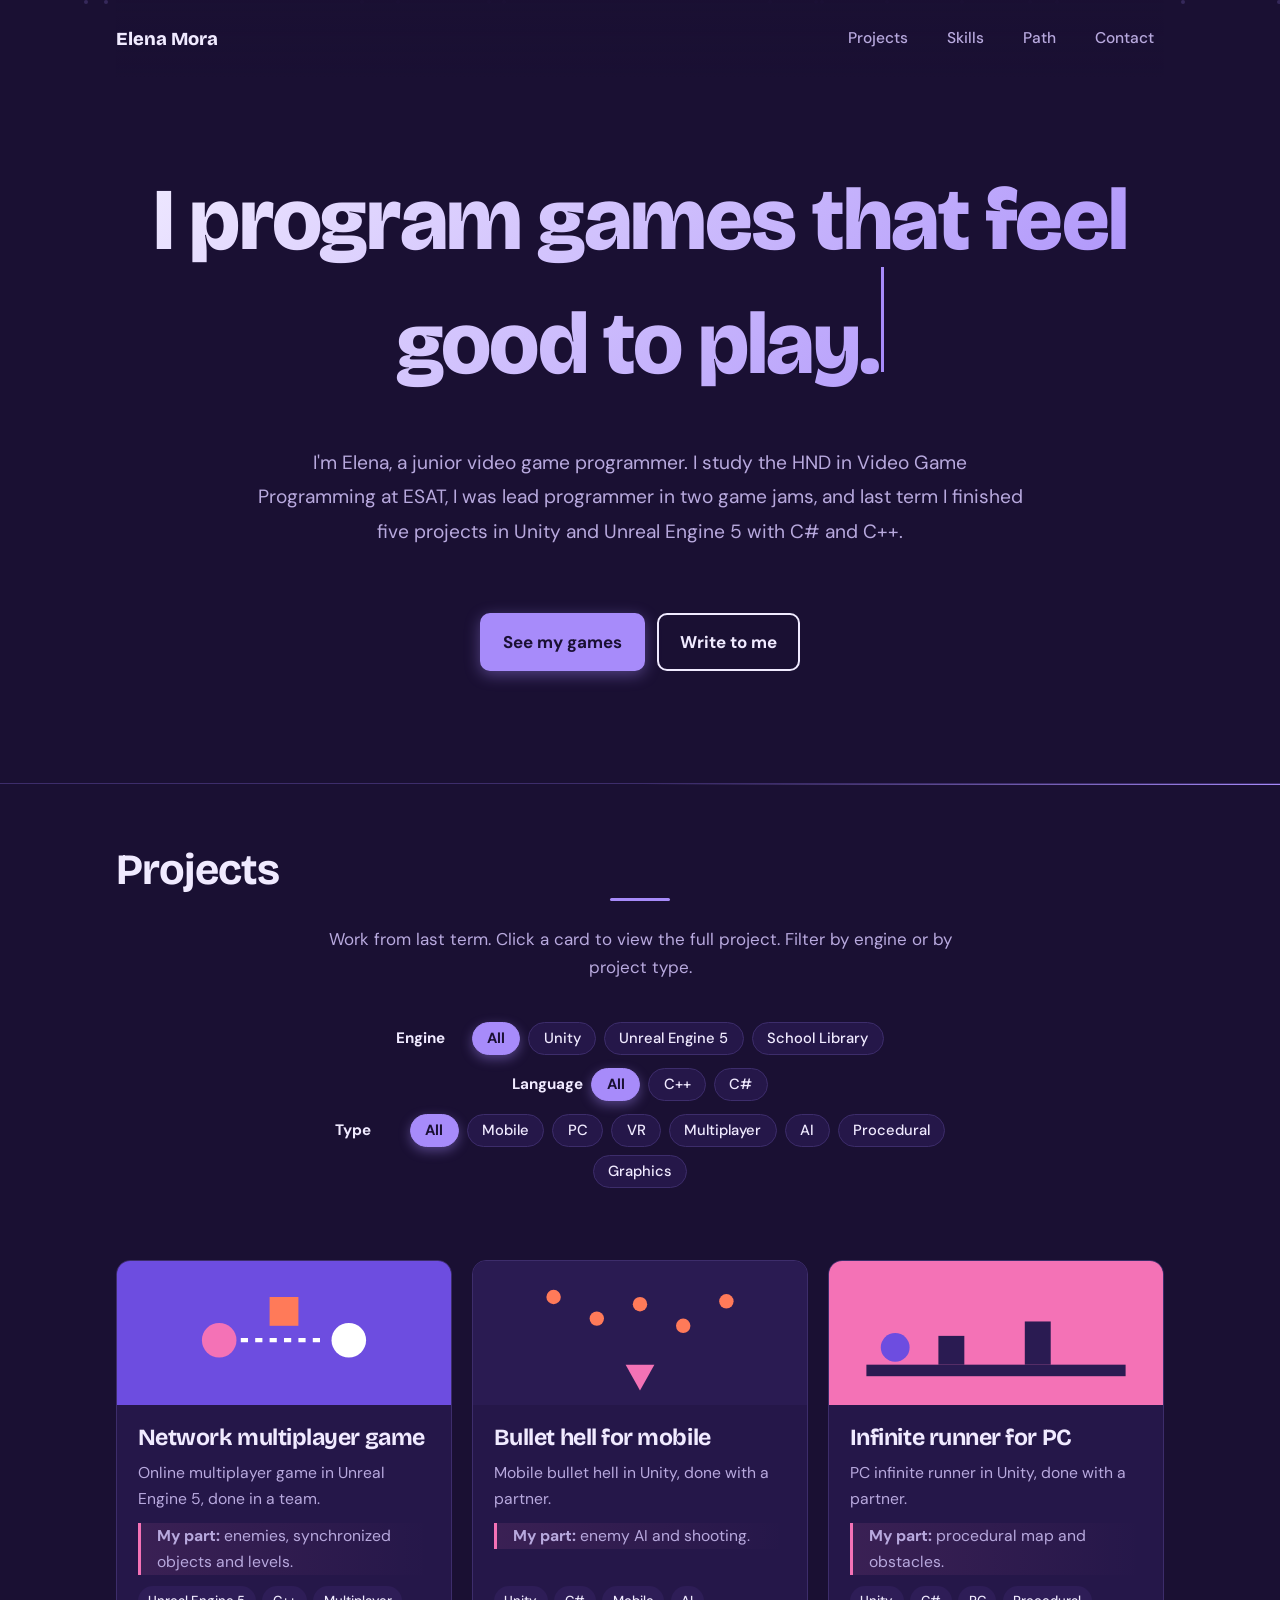
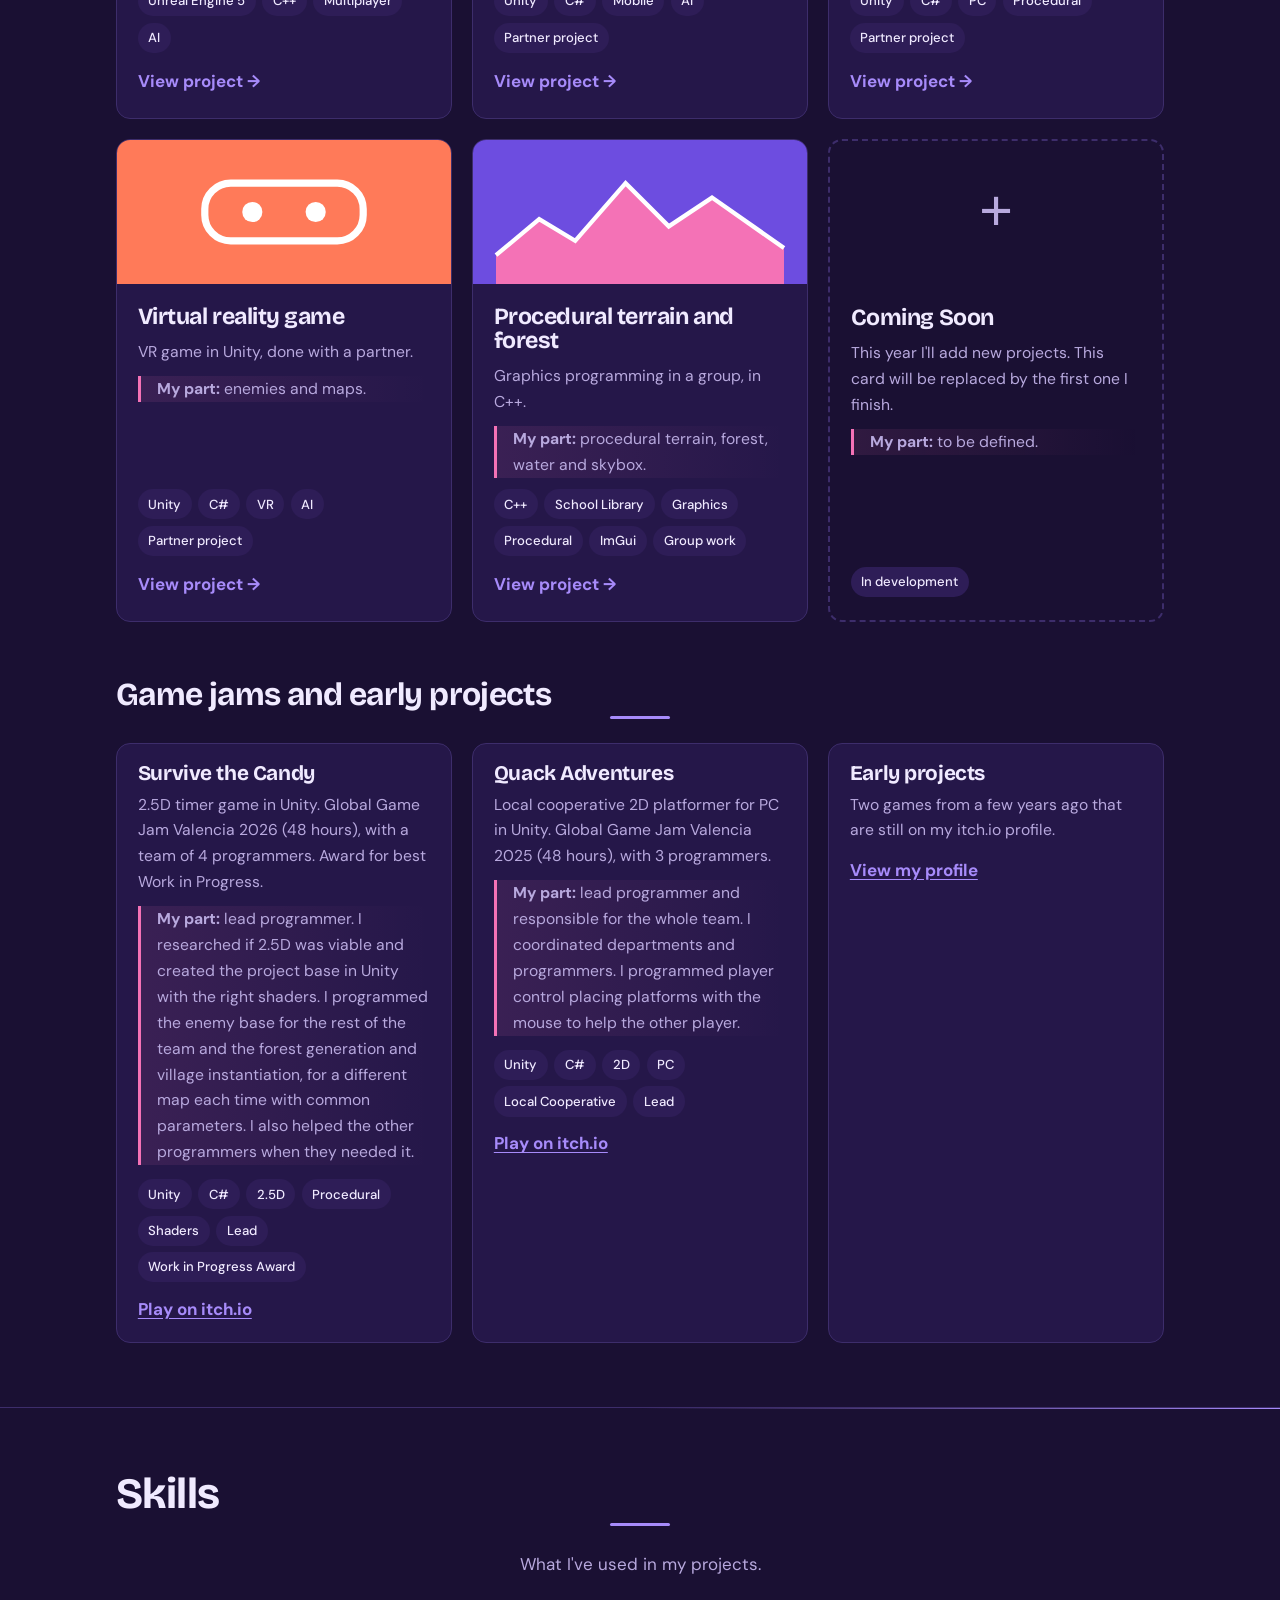
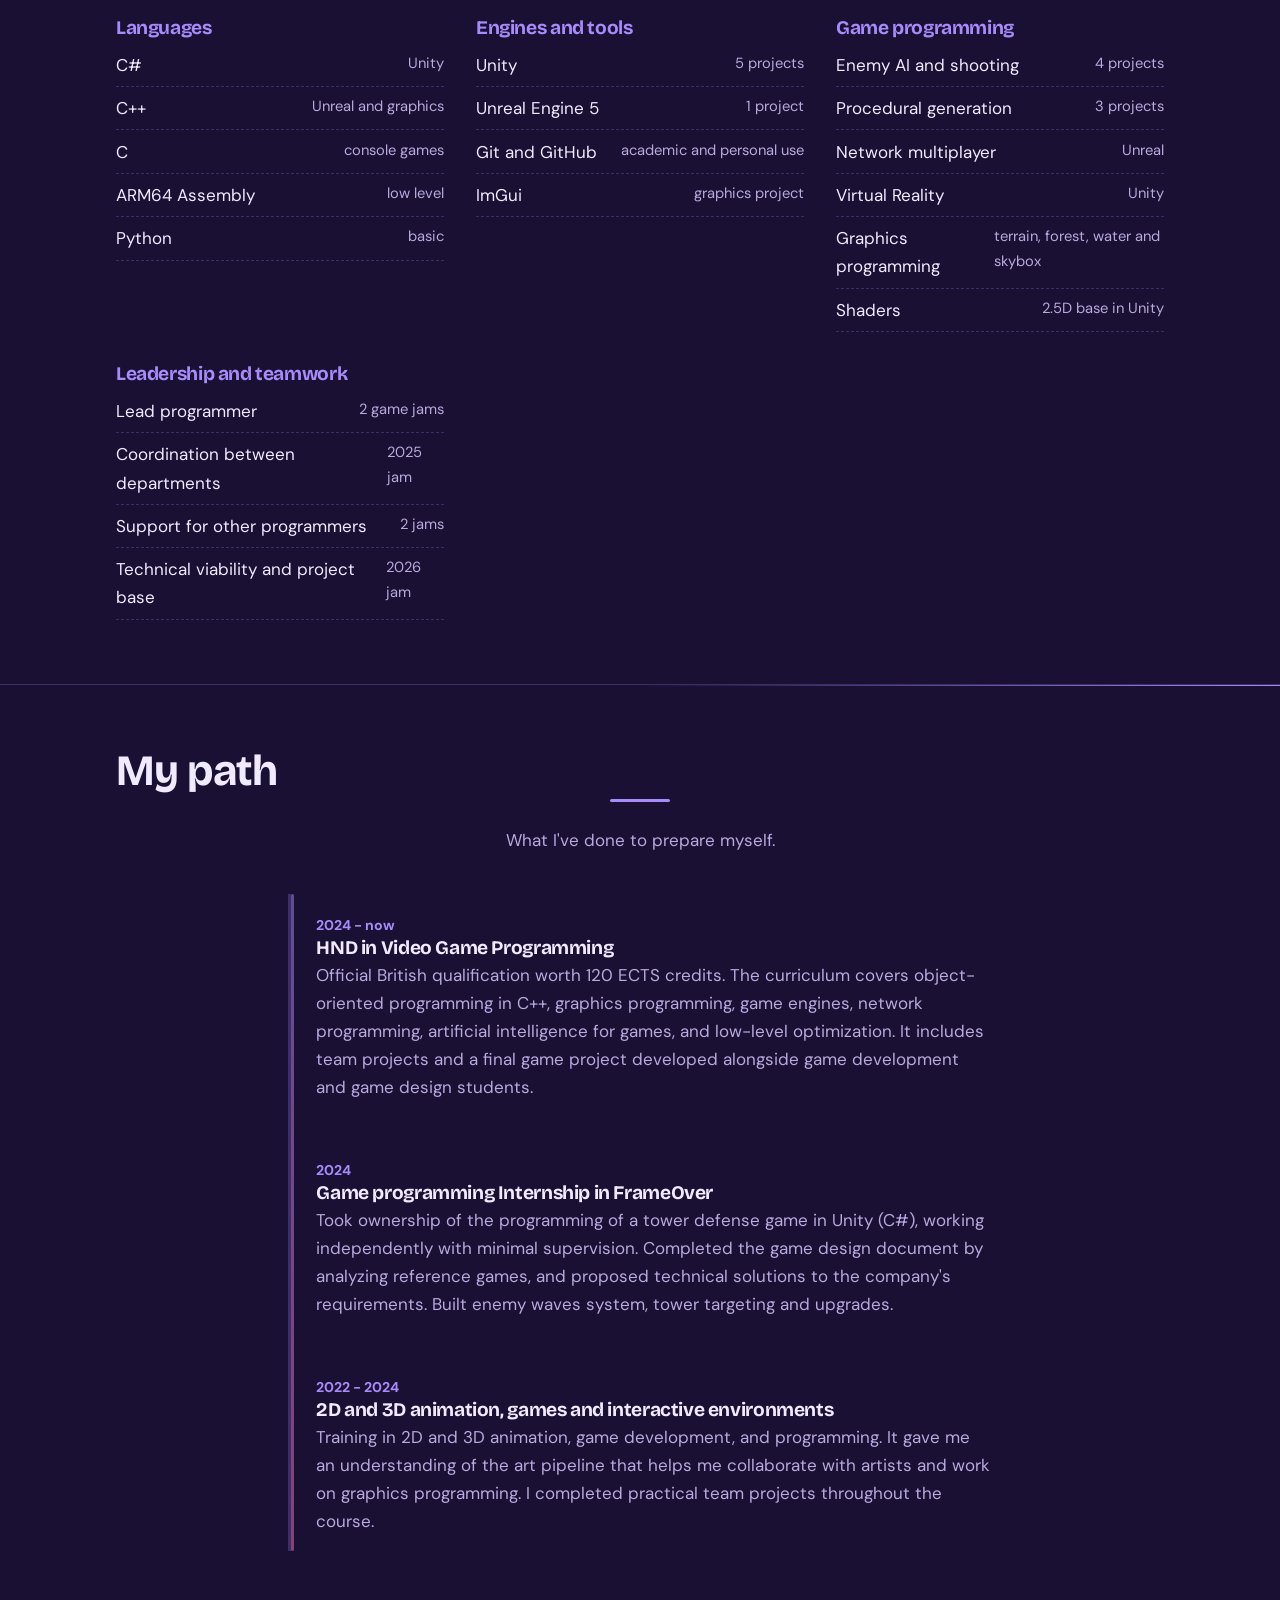
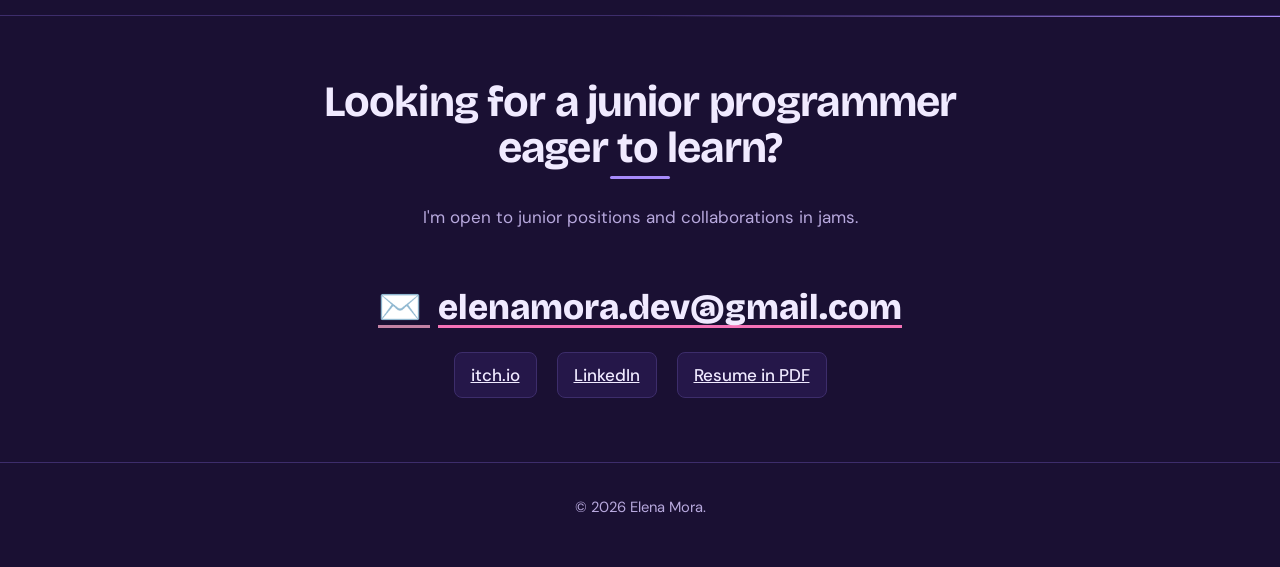
==== commit 09410f26: "Update index.html visual adjustments" ====
--- a/index.html
+++ b/index.html
@@ -16,122 +16,201 @@
 }
 html{scroll-padding-top:env(safe-area-inset-top,0px);scroll-behavior:smooth}
 *,*::before,*::after{box-sizing:border-box}
-body{margin:0;background:var(--bg);color:var(--ink);font:400 1.0625rem/1.65 "DM Sans",system-ui,sans-serif}
+body{margin:0;background:var(--bg);color:var(--ink);font:400 1.0625rem/1.65 "DM Sans",system-ui,sans-serif;opacity:0;animation:fadeInPage 0.6s ease forwards;}
+@keyframes fadeInPage{to{opacity:1}}
+
 h1,h2,h3{font-family:"Bricolage Grotesque","DM Sans",system-ui,sans-serif;line-height:1.05;margin:0;letter-spacing:-.02em}
 a{color:inherit}
-:focus-visible{outline:3px solid var(--blue);outline-offset:3px;border-radius:4px}
+:focus-visible{outline:3px solid var(--blue);outline-offset:3px;border-radius:4px;box-shadow:0 0 0 6px rgba(167,139,250,0.2)}
+
+/* Scroll progress bar */
+#scrollProgress{position:fixed;top:0;left:0;height:3px;background:linear-gradient(90deg,var(--blue),var(--sun));width:0%;z-index:1000;transition:width 0.1s linear;box-shadow:0 0 10px var(--blue)}
+
 .wrap{max-width:68rem;margin:0 auto;padding:0 1.25rem}
-nav{display:flex;justify-content:space-between;align-items:center;padding:1.25rem 0}
-nav b{font-family:"Bricolage Grotesque",sans-serif;font-weight:800;font-size:1.15rem}
+nav{display:flex;justify-content:space-between;align-items:center;padding:1.25rem 0;position:relative;z-index:100;background:linear-gradient(180deg,rgba(26,16,51,0.95),rgba(26,16,51,0.8));backdrop-filter:saturate(180%) blur(8px);transition:all 0.3s ease}
+nav.scrolled{padding:0.8rem 0;box-shadow:0 4px 30px rgba(0,0,0,0.3);border-bottom:1px solid rgba(167,139,250,0.15)}
+nav b{font-family:"Bricolage Grotesque",sans-serif;font-weight:800;font-size:1.15rem;position:relative}
+nav b::after{content:'';position:absolute;bottom:-4px;left:0;width:100%;height:2px;background:var(--blue);transform:scaleX(0);transition:transform 0.3s ease}
+nav b:hover::after{transform:scaleX(1)}
 nav div{display:flex;gap:1.25rem;font-weight:500;font-size:.97rem}
-nav a{text-decoration:none;color:var(--muted)}
-nav a:hover{color:var(--ink)}
-.hero{display:grid;grid-template-columns:1fr;gap:2rem;padding:2rem 0 4rem}
-@media(min-width:60rem){.hero{grid-template-columns:1fr 1.15fr;align-items:center;padding:3rem 0 5rem}}
-.hero h1{font-weight:800;font-size:clamp(2.6rem,7vw,4.6rem)}
-.hero p.lead{font-size:1.2rem;max-width:34rem;color:var(--muted);margin:1.25rem 0 1.75rem}
-.btns{display:flex;flex-wrap:wrap;gap:.75rem}
-.btn{display:inline-block;padding:.8rem 1.3rem;border-radius:10px;font-weight:700;text-decoration:none;border:2px solid var(--ink)}
-.btn.main{background:var(--blue);color:var(--blue-ink);border-color:var(--blue)}
-.btn:hover{transform:translateY(-2px)}
-.game{background:var(--field);border:2px solid var(--blue);border-radius:14px;padding:.75rem;box-shadow:8px 8px 0 var(--sun)}
-.hud{display:flex;justify-content:space-between;font-weight:700;font-size:.95rem;padding:.1rem .35rem .6rem}
-canvas{display:block;width:100%;height:auto;border-radius:8px;background:var(--surface);touch-action:none;cursor:crosshair}
-.hint{margin:.6rem .35rem 0;font-size:.88rem;color:var(--muted)}
-section{padding:3.5rem 0;border-top:1px solid var(--line)}
-section>.wrap>h2{font-size:clamp(1.9rem,4vw,2.7rem);margin-bottom:.6rem}
-.sub{color:var(--muted);max-width:40rem;margin:0 0 2.2rem}
+nav a{text-decoration:none;color:var(--muted);position:relative;padding:0.4rem 0.6rem;border-radius:6px;transition:all 0.25s ease}
+nav a:hover{color:var(--ink);background:rgba(167,139,250,0.1)}
+nav a::before{content:'';position:absolute;bottom:0;left:50%;width:0;height:1.5px;background:var(--blue);transition:all 0.3s ease}
+nav a:hover::before{left:0;width:100%}
+nav a.active{color:var(--blue)}
+
+/* Hero - centered title spanning full width */
+.hero{display:grid;grid-template-columns:1fr;gap:2rem;padding:4rem 0 5rem;animation:slideUp 0.8s ease-out;text-align:center;max-width:100vw;padding-left:2rem;padding-right:2rem}
+@keyframes slideUp{from{opacity:0;transform:translateY(30px)}to{opacity:1;transform:translateY(0)}}
+@media(min-width:60rem){.hero{grid-template-columns:1fr;align-items:center;padding:6rem 0 7rem}}
+.hero h1{font-weight:800;font-size:clamp(2.2rem,8vw,5.5rem);background:linear-gradient(135deg,var(--ink) 0%,var(--blue) 100%);-webkit-background-clip:text;-webkit-text-fill-color:transparent;background-clip:text;animation:textGlow 1s ease-out;margin:0 0 1.5rem;word-break:break-word}
+@keyframes textGlow{from{text-shadow:0 0 0 transparent}to{text-shadow:0 0 20px rgba(167,139,250,0.3)}}
+.hero p.lead{font-size:1.2rem;max-width:48rem;color:var(--muted);margin:0 auto 2rem;line-height:1.8}
+
+.btns{display:flex;flex-wrap:wrap;gap:.75rem;justify-content:center}
+.btn{display:inline-block;padding:.8rem 1.3rem;border-radius:10px;font-weight:700;text-decoration:none;border:2px solid var(--ink);position:relative;overflow:hidden;transition:all 0.3s cubic-bezier(0.175,0.885,0.32,1.275)}
+.btn:before{content:'';position:absolute;top:0;left:-100%;width:100%;height:100%;background:linear-gradient(90deg,transparent,rgba(255,255,255,0.2),transparent);transition:left 0.5s}
+.btn:hover:before{left:100%}
+.btn.main{background:var(--blue);color:var(--blue-ink);border-color:var(--blue);box-shadow:0 4px 15px rgba(167,139,250,0.4);transform-origin:center}
+.btn:hover{transform:translateY(-3px);box-shadow:0 6px 20px rgba(167,139,250,0.6)}
+.btn:active{transform:translateY(-1px)}
+
+section{padding:4rem 0;border-top:1px solid var(--line);position:relative}
+section::before{content:'';position:absolute;top:0;left:50%;width:0;height:1px;background:linear-gradient(90deg,transparent,var(--blue),transparent);transition:width 1s ease}
+section.visible::before{width:100%}
+section>.wrap>h2{font-size:clamp(1.9rem,4vw,2.7rem);margin-bottom:2rem;display:block;position:relative;cursor:default}
+section>.wrap>h2::after{content:'';position:absolute;bottom:-8px;left:50%;transform:translateX(-50%);width:60px;height:3px;background:var(--blue);border-radius:2px}
+.section-title-reveal{opacity:0;transform:translateY(20px);transition:all 0.6s ease;cursor:default}
+.section-title-reveal.visible{opacity:1;transform:translateY(0)}
+
+.sub{color:var(--muted);max-width:40rem;margin:0 auto 2.5rem;text-align:center}
 .projects{display:grid;gap:1.25rem;grid-template-columns:repeat(auto-fit,minmax(min(100%,19rem),1fr))}
-.card{background:var(--surface);border:1px solid var(--line);border-radius:14px;overflow:hidden;display:flex;flex-direction:column}
-.thumb{height:9rem;display:flex;align-items:center;justify-content:center}
-.thumb svg{width:100%;height:100%}
-.card .body{padding:1.25rem 1.3rem 1.4rem;display:flex;flex-direction:column;gap:.7rem;flex:1}
-.card h3{font-size:1.45rem}
+.card{background:var(--surface);border:1px solid var(--line);border-radius:14px;overflow:hidden;display:flex;flex-direction:column;transition:all 0.35s cubic-bezier(0.175,0.885,0.32,1.275);position:relative;animation:cardEntrance 0.5s ease-out backwards}
+.card:nth-child(1){animation-delay:0.1s}
+.card:nth-child(2){animation-delay:0.2s}
+.card:nth-child(3){animation-delay:0.3s}
+.card:nth-child(4){animation-delay:0.4s}
+.card:nth-child(5){animation-delay:0.5s}
+@keyframes cardEntrance{from{opacity:0;transform:translateY(30px)}to{opacity:1;transform:translateY(0)}}
+.card:hover{transform:translateY(-8px);border-color:var(--blue);box-shadow:0 12px 40px rgba(167,139,250,0.2)}
+.card:hover .thumb{transform:scale(1.05)}
+.thumb{height:9rem;display:flex;align-items:center;justify-content:center;overflow:hidden;position:relative}
+.thumb::after{content:'';position:absolute;inset:0;background:linear-gradient(180deg,transparent,rgba(26,16,51,0.3));opacity:0;transition:opacity 0.3s}
+.card:hover .thumb::after{opacity:1}
+.thumb svg{width:100%;height:100%;transition:transform 0.4s ease}
+.card:hover .thumb svg{transform:scale(1.1) rotate(2deg)}
+.card .body{padding:1.25rem 1.3rem 1.4rem;display:flex;flex-direction:column;gap:.7rem;flex:1;position:relative;z-index:1}
+.card h3{font-size:1.45rem;transition:color 0.3s}
+.card:hover h3{color:var(--blue)}
 .card p{margin:0;color:var(--muted);font-size:.98rem}
 .tags{display:flex;flex-wrap:wrap;gap:.4rem;margin-top:auto}
-.tags span{font-size:.82rem;font-weight:500;padding:.2rem .6rem;border-radius:99px;background:var(--field)}
+.tags span{font-size:.82rem;font-weight:500;padding:.2rem .6rem;border-radius:99px;background:var(--field);transition:all 0.3s ease;border:1px solid transparent}
+.tags span:hover{background:var(--blue);color:var(--blue-ink);transform:scale(1.08);border-color:var(--blue)}
 .card a.link{font-weight:700;text-decoration:underline;text-underline-offset:3px}
+
 .skills{display:grid;gap:2rem;grid-template-columns:repeat(auto-fit,minmax(min(100%,15rem),1fr))}
-.skills h3{font-size:1.2rem;margin-bottom:.8rem}
+.skills h3{font-size:1.2rem;margin-bottom:.8rem;color:var(--blue)}
 .skills ul{list-style:none;margin:0;padding:0;display:grid;gap:.45rem}
-.skills li{display:flex;justify-content:space-between;gap:1rem;padding-bottom:.45rem;border-bottom:1px dashed var(--line)}
+.skills li{display:flex;justify-content:space-between;gap:1rem;padding-bottom:.45rem;border-bottom:1px dashed var(--line);position:relative;padding-left:0}
+.skills li::before{content:'';position:absolute;left:0;bottom:0;width:0;height:2px;background:var(--blue);transition:width 0.3s ease}
+.skills li:hover::before{width:100%}
+.skills li:hover{transform:translateX(5px);padding-left:10px}
 .skills li em{font-style:normal;color:var(--muted);font-size:.92rem}
-.path{display:grid;gap:1.4rem;max-width:44rem;border-left:3px solid var(--blue);padding-left:1.4rem}
+
+.path{display:grid;gap:1.4rem;max-width:44rem;border-left:3px solid var(--line);padding-left:1.4rem;position:relative;margin:0 auto}
+.path::before{content:'';position:absolute;left:0;top:0;bottom:0;width:3px;background:linear-gradient(180deg,var(--blue),var(--sun));border-radius:3px;opacity:0.5}
 .path h3{font-size:1.2rem;margin-bottom:.15rem}
 .path p{margin:0;color:var(--muted)}
 .path small{font-weight:700;color:var(--blue)}
-.contact{text-align:left}
-.contact h2{max-width:34rem}
-.contact .mail{display:inline-block;margin-top:1rem;font:800 clamp(1.4rem,4vw,2.2rem)/1.2 "Bricolage Grotesque",sans-serif;text-underline-offset:6px;text-decoration-thickness:3px;text-decoration-color:var(--sun)}
-.links{display:flex;gap:1.25rem;flex-wrap:wrap;margin-top:1.4rem;font-weight:500}
-footer{padding:2rem 0 3rem;color:var(--muted);font-size:.92rem;border-top:1px solid var(--line)}
-.mine{font-size:.95rem;border-left:3px solid var(--sun);padding-left:.7rem;color:var(--ink)!important}
+.path-item{padding:1rem 0;border-left:3px solid transparent;transition:all 0.3s ease;position:relative}
+.path-item:hover{border-left-color:var(--blue);padding-left:1rem}
+.path-item:hover small{color:var(--sun)}
+
+.contact{text-align:center}
+.contact h2{max-width:40rem;margin:0 auto}
+.contact .mail{display:inline-block;margin-top:1rem;font:800 clamp(1.4rem,4vw,2.2rem)/1.2 "Bricolage Grotesque",sans-serif;text-underline-offset:6px;text-decoration-thickness:3px;text-decoration-color:var(--sun);transition:all 0.3s ease;position:relative}
+.contact .mail::before{content:'✉️ ';margin-right:0.5rem;filter:grayscale(0.5)}
+.contact .mail:hover{color:var(--blue);text-decoration-color:var(--blue)}
+.contact .mail:hover::before{filter:grayscale(0)}
+.links{display:flex;gap:1.25rem;flex-wrap:wrap;margin-top:1.4rem;font-weight:500;justify-content:center}
+.link-chip{padding:.5rem 1rem;border-radius:8px;border:1px solid var(--line);transition:all 0.3s ease;background:var(--surface);cursor:pointer}
+.link-chip:hover{border-color:var(--blue);transform:translateY(-2px);box-shadow:0 4px 12px rgba(167,139,250,0.2)}
+
+footer{padding:2rem 0 3rem;color:var(--muted);font-size:.92rem;border-top:1px solid var(--line);position:relative;text-align:center}
+footer::before{content:'';position:absolute;top:0;left:50%;transform:translateX(-50%);width:0;height:1px;background:linear-gradient(90deg,transparent,var(--blue),transparent);transition:width 1s ease}
+footer.visible::before{width:100%}
+
+.mine{font-size:.95rem;border-left:3px solid var(--sun);padding-left:1rem;margin:.8rem 0;background:linear-gradient(90deg,rgba(244,114,182,0.1),transparent)}
 .card.soon{background:transparent;border:2px dashed var(--line)}
 .card.soon .thumb{background:var(--field)}
 .jams{display:grid;gap:1.25rem;grid-template-columns:repeat(auto-fit,minmax(min(100%,19rem),1fr));margin-top:1.25rem}
-.jam{border:1px solid var(--line);background:var(--surface);border-radius:14px;padding:1.2rem 1.3rem}
+.jam{border:1px solid var(--line);background:var(--surface);border-radius:14px;padding:1.2rem 1.3rem;transition:all 0.3s ease;position:relative}
+.jam:hover{border-color:var(--blue);transform:translateY(-3px)}
+.jam::before{content:'';position:absolute;top:0;left:0;right:0;height:2px;background:linear-gradient(90deg,var(--blue),var(--sun));transform: scaleX(0);transition:transform 0.3s ease}
+.jam:hover::before{transform:scaleX(1)}
 .jam h3{font-size:1.3rem;margin-bottom:.4rem}
 .jam p{margin:0;color:var(--muted);font-size:.98rem}
 .jam p+p{margin-top:.7rem}
 .jam .tags{margin-top:.9rem}
-.jam a{display:inline-block;margin-top:.8rem;font-weight:700;text-underline-offset:3px}
+.jam a{display:inline-block;margin-top:.8rem;font-weight:700;text-decoration-underline;text-underline-offset:3px;color:var(--blue)}
+
 .card[hidden]{display:none}
-.filters{display:grid;gap:.8rem;margin:0 0 1.6rem}
-.frow{display:flex;flex-wrap:wrap;align-items:center;gap:.5rem}
+.filters{display:grid;gap:.8rem;margin:0 0 2rem;max-width:40rem;margin-left:auto;margin-right:auto}
+.frow{display:flex;flex-wrap:wrap;align-items:center;gap:.5rem;justify-content:center}
 .frow>span{font-weight:700;font-size:.95rem;min-width:4.2rem}
-.chip{font:500 .92rem "DM Sans",sans-serif;padding:.35rem .9rem;border-radius:99px;border:1.5px solid var(--line);background:var(--surface);color:var(--ink);cursor:pointer}
-.chip:hover{border-color:var(--ink)}
-.chip[aria-pressed="true"]{background:var(--blue);border-color:var(--blue);color:var(--blue-ink);font-weight:700}
-.count{font-size:.92rem;color:var(--muted);margin:0 0 1rem}
-.empty{display:none;padding:1.5rem;border:2px dashed var(--line);border-radius:14px;color:var(--muted)}
+.chip{font:500 .92rem "DM Sans",sans-serif;padding:.35rem .9rem;border-radius:99px;border:1.5px solid var(--line);background:var(--surface);color:var(--ink);cursor:pointer;transition:all 0.3s ease;position:relative;overflow:hidden}
+.chip:hover{border-color:var(--ink);transform:translateY(-2px)}
+.chip[aria-pressed="true"]{background:var(--blue);border-color:var(--blue);color:var(--blue-ink);font-weight:700;box-shadow:0 4px 12px rgba(167,139,250,0.4)}
+.count{font-size:.92rem;color:var(--muted);margin:0 auto 1rem;text-align:center;min-height:1.5rem}
+.empty{display:none;padding:1.5rem;border:2px dashed var(--line);border-radius:14px;color:var(--muted);text-align:center;background:rgba(26,16,51,0.5)}
 .empty button{font:inherit;font-weight:700;background:none;border:0;color:var(--blue);text-decoration:underline;cursor:pointer;padding:0}
+
 a.card{text-decoration:none;color:inherit;transition:transform .15s,border-color .15s}
 a.card:hover{transform:translateY(-3px);border-color:var(--blue)}
 .thumb{overflow:hidden}
-.thumb img{width:100%;height:100%;object-fit:cover;display:block}
+.thumb img{width:100%;height:100%;object-fit:cover;display:block;transition:transform 0.4s ease}
 .more{font-weight:700;color:var(--blue);margin-top:.2rem}
-.back{display:inline-block;margin:1.2rem 0;font-weight:700;color:var(--blue)}
-.dh{font-size:clamp(2rem,6vw,3.4rem);margin-bottom:.9rem}
+.back{display:inline-block;margin:1.2rem 0;font-weight:700;color:var(--blue);text-decoration:none;position:relative;padding:0.5rem 0;cursor:pointer}
+.back:hover{padding-left:0.5rem}
+.dh{font-size:clamp(2rem,6vw,3.4rem);margin-bottom:.9rem;animation:textReveal 0.8s ease-out}
+@keyframes textReveal{from{opacity:0;transform:translateY(20px)}to{opacity:1;transform:translateY(0)}}
 .dh2{font-size:1.7rem;margin:2rem 0 1rem}
-.lead2{font-size:1.15rem;color:var(--muted);max-width:44rem;margin:1.1rem 0 0}
-.dmedia{border-radius:14px;overflow:hidden;height:clamp(11rem,38vw,20rem);margin:1.5rem 0;border:1px solid var(--line)}
-.dmedia img,.dmedia svg{width:100%;height:100%;object-fit:cover;display:block}
+.lead2{font-size:1.15rem;color:var(--muted);max-width:44rem;margin:1.1rem 0 0;line-height:1.8}
+.dmedia{border-radius:14px;overflow:hidden;height:clamp(11rem,38vw,20rem);margin:1.5rem 0;border:1px solid var(--line);position:relative}
+.dmedia img,.dmedia svg{width:100%;height:100%;object-fit:cover;display:block;transition:transform 0.5s ease}
+.dmedia:hover img,.dmedia:hover svg{transform:scale(1.05)}
 .facts{display:grid;grid-template-columns:repeat(auto-fit,minmax(10rem,1fr));gap:1rem;margin:0 0 1rem}
-.facts div{background:var(--surface);border:1px solid var(--line);border-radius:12px;padding:.8rem 1rem}
+.facts div{background:var(--surface);border:1px solid var(--line);border-radius:12px;padding:.8rem 1rem;transition:all 0.3s ease}
+.facts div:hover{transform:translateY(-3px);border-color:var(--blue);box-shadow:0 8px 20px rgba(167,139,250,0.15)}
 .facts small{display:block;color:var(--muted);font-size:.82rem}
-.dparts{display:grid;gap:1.1rem;max-width:46rem;padding:0;margin:0 0 1.6rem;list-style:none}
-.dparts li{padding-left:1rem;border-left:3px solid var(--sun)}
-@media(prefers-reduced-motion:reduce){html{scroll-behavior:auto}.btn:hover{transform:none}}
+.dparts{display:grid;gap:1.1rem;max-width:46rem;padding:0;margin:0 auto 1.6rem;list-style:none}
+.dparts li{padding-left:1rem;border-left:3px solid var(--sun);position:relative;transition:all 0.3s ease}
+.dparts li::before{content:'';position:absolute;left:0;top:50%;width:8px;height:8px;background:var(--sun);border-radius:50%;transform:translateY(-50%);opacity:0.3;transition:opacity 0.3s}
+.dparts li:hover::before{opacity:1}
+.dparts li:hover{border-left-color:var(--blue)}
+
+/* Back to top button */
+#backToTop{position:fixed;bottom:2rem;right:2rem;width:48px;height:48px;border-radius:50%;background:var(--blue);color:var(--blue-ink);border:none;cursor:pointer;opacity:0;visibility:hidden;transform:translateY(20px);transition:all 0.3s ease;z-index:99;box-shadow:0 4px 20px rgba(167,139,250,0.5)}
+#backToTop.visible{opacity:1;visibility:visible;transform:translateY(0)}
+#backToTop:hover{transform:translateY(-3px);box-shadow:0 6px 25px rgba(167,139,250,0.7)}
+#backToTop svg{width:24px;height:24px;display:block;margin:12px}
+
+/* Particle background effect (subtle) */
+.particles{position:fixed;top:0;left:0;right:0;bottom:0;pointer-events:none;z-index:-1;overflow:hidden}
+.particle{position:absolute;width:4px;height:4px;background:rgba(167,139,250,0.2);border-radius:50%;animation:float 15s infinite}
+@keyframes float{0%,100%{transform:translateY(0) translateX(0);opacity:0}50%{opacity:0.5}90%{transform:translateY(-100vh) translateX(50px);opacity:0.5}}
+
+/* Headline typing cursor */
+.hero h1::after{content:'';display:inline-block;width:3px;height:1.2em;background:var(--blue);margin-left:2px;animation:blink 1s step-end infinite}
+@keyframes blink{50%{opacity:0}}
+
+@media(prefers-reduced-motion:reduce){html{scroll-behavior:auto}.btn:hover{transform:none}.card:hover{transform:none}.path:hover{border-left-color:transparent}.path:hover small{color:var(--blue)}*{animation:none!important;transition:none!important}}
 </style>
 </head>
 <body>
+<div id="scrollProgress"></div>
+<div class="particles" id="particles"></div>
+
 <div id="home">
 <div class="wrap">
-  <nav aria-label="Main">
+  <nav aria-label="Main" id="mainNav">
     <b>Elena Mora</b>
-    <div><a href="#proyectos">Projects</a><a href="#habilidades">Skills</a><a href="#camino">Path</a><a href="#contacto">Contact</a></div>
+    <div><a href="#proyectos" class="nav-link">Projects</a><a href="#habilidades" class="nav-link">Skills</a><a href="#camino" class="nav-link">Path</a><a href="#contacto" class="nav-link">Contact</a></div>
   </nav>
 
   <header class="hero">
-    <div>
-      <h1>I program games that feel good to play.</h1>
-      <p class="lead">I'm Elena, a junior video game programmer. I study the HND in Video Game Programming at ESAT, I was lead programmer in two game jams, and last term I finished five projects in Unity and Unreal Engine 5 with C# and C++.</p>
-      <div class="btns">
-        <a class="btn main" href="#proyectos">See my games</a>
-        <a class="btn" href="#contacto">Write to me</a>
-      </div>
-    </div>
-    <div class="game">
-      <div class="hud"><span>Coins: <span id="score">0</span></span><span>Record: <span id="best">0</span></span></div>
-      <canvas id="cv" width="560" height="340" aria-label="Mini-game: collect coins and avoid the red blocks"></canvas>
-      <p class="hint">Mini game made with JavaScript. Move the mouse, finger, or arrows. Collect coins and avoid red things.</p>
+    <h1>I program games that feel good to play.</h1>
+    <p class="lead">I'm Elena, a junior video game programmer. I study the HND in Video Game Programming at ESAT, I was lead programmer in two game jams, and last term I finished five projects in Unity and Unreal Engine 5 with C# and C++.</p>
+    <div class="btns">
+      <a class="btn main" href="#proyectos">See my games</a>
+      <a class="btn" href="#contacto">Write to me</a>
     </div>
   </header>
 </div>
 
 <section id="proyectos">
   <div class="wrap">
-    <h2>Projects</h2>
+    <h2 class="section-title-reveal">Projects</h2>
     <p class="sub">Work from last term. Click a card to view the full project. Filter by engine or by project type.</p>
     <div class="filters" id="filters">
       <div class="frow" data-group="motor"><span>Engine</span>
@@ -159,7 +238,7 @@
     <p class="count" id="count" aria-live="polite"></p>
     <p class="empty" id="empty">No project matches those filters. <button type="button" id="clear">Clear filters</button></p>
     <div class="projects" id="grid"></div>
-    <h2 style="margin-top:3.5rem;font-size:clamp(1.5rem,3vw,2rem)">Game jams and early projects</h2>
+    <h2 style="margin-top:3.5rem;font-size:clamp(1.5rem,3vw,2rem);display:block;" class="section-title-reveal">Game jams and early projects</h2>
     <div class="jams">
       <div class="jam"><h3>Survive the Candy</h3><p>2.5D timer game in Unity. Global Game Jam Valencia 2026 (48 hours), with a team of 4 programmers. Award for best Work in Progress.</p><p class="mine"><b>My part:</b> lead programmer. I researched if 2.5D was viable and created the project base in Unity with the right shaders. I programmed the enemy base for the rest of the team and the forest generation and village instantiation, for a different map each time with common parameters. I also helped the other programmers when they needed it.</p><div class="tags"><span>Unity</span><span>C#</span><span>2.5D</span><span>Procedural</span><span>Shaders</span><span>Lead</span><span>Work in Progress Award</span></div><a href="https://elenam.itch.io/survive-the-candy" target="_blank" rel="noopener">Play on itch.io</a></div>
       <div class="jam"><h3>Quack Adventures</h3><p>Local cooperative 2D platformer for PC in Unity. Global Game Jam Valencia 2025 (48 hours), with 3 programmers.</p><p class="mine"><b>My part:</b> lead programmer and responsible for the whole team. I coordinated departments and programmers. I programmed player control placing platforms with the mouse to help the other player.</p><div class="tags"><span>Unity</span><span>C#</span><span>2D</span><span>PC</span><span>Local Cooperative</span><span>Lead</span></div><a href="https://zer0-zzz.itch.io/quack-adventures" target="_blank" rel="noopener">Play on itch.io</a></div>
@@ -170,7 +249,7 @@
 
 <section id="habilidades">
   <div class="wrap">
-    <h2>Skills</h2>
+    <h2 class="section-title-reveal">Skills</h2>
     <p class="sub">What I've used in my projects.</p>
     <div class="skills">
       <div><h3>Languages</h3><ul><li>C# <em>Unity</em></li><li>C++ <em>Unreal and graphics</em></li><li>C <em>console games</em></li><li>ARM64 Assembly <em>low level</em></li><li>Python <em>basic</em></li></ul></div>
@@ -183,115 +262,130 @@
 
 <section id="camino">
   <div class="wrap">
-    <h2>My path</h2>
-    <p class="sub">I haven't worked at a studio yet. This is what I've done to prepare myself.</p>
+    <h2 class="section-title-reveal">My path</h2>
+    <p class="sub">What I've done to prepare myself.</p>
     <div class="path">
-      <div><small>Now</small><h3>HND in Video Game Programming</h3><p>I study at ESAT, where I did the projects from last term.</p></div>
-      <div><small>This year</small><h3>New projects</h3><p>I'm preparing new games I'll add here when they're finished.</p></div>
-      <div><small>Last term</small><h3>Five school projects</h3><p>A multiplayer in Unreal, three Unity games (mobile, PC and VR) and a graphics programming assignment.</p></div>
-      <div><small>Past two years</small><h3>Two game jams</h3><p>I was lead programmer in two editions of the Global Game Jam Valencia (2025 and 2026), 48 hours each. In 2026 we won the award for best Work in Progress.</p></div>
+      <div class="path-item"><small>2024 - now</small><h3>HND in Video Game Programming</h3><p>Official British qualification worth 120 ECTS credits. The curriculum covers object-oriented
+programming in C++, graphics programming, game engines, network programming, artificial
+intelligence for games, and low-level optimization. It includes team projects and a final game
+project developed alongside game development and game design students.</p></div>
+      <div class="path-item"><small>2024</small><h3>Game programming Internship in FrameOver</h3><p>Took ownership of the programming of a tower defense game in Unity (C#), working
+independently with minimal supervision. Completed the game design document by analyzing
+reference games, and proposed technical solutions to the company's requirements. Built enemy
+waves system, tower targeting and upgrades.</p></div>
+      <div class="path-item"><small>2022 - 2024</small><h3>2D and 3D animation, games and interactive environments</h3><p>Training in 2D and 3D animation, game development, and programming. It gave me an
+understanding of the art pipeline that helps me collaborate with artists and work on graphics
+programming. I completed practical team projects throughout the course.</p></div>
     </div>
   </div>
 </section>
 
 <section id="contacto" class="contact">
   <div class="wrap">
-    <h2>Looking for a junior programmer eager to learn?</h2>
-    <p class="sub">I'm open to internships, junior positions, and collaborations in jams.</p>
+    <h2 class="section-title-reveal">Looking for a junior programmer eager to learn?</h2>
+    <p class="sub">I'm open to junior positions and collaborations in jams.</p>
     <a class="mail" href="mailto:elenamora.dev@gmail.com">elenamora.dev@gmail.com</a>
-    <div class="links"><a href="https://elenam.itch.io" target="_blank" rel="noopener">itch.io</a><a href="#">LinkedIn</a><a href="#">Resume in PDF</a></div>
+    <div class="links">
+      <a class="link-chip" href="https://elenam.itch.io" target="_blank" rel="noopener">itch.io</a>
+      <a class="link-chip" href="linkedin.com/in/elenamoramora">LinkedIn</a>
+      <a class="link-chip" href="#">Resume in PDF</a>
+    </div>
   </div>
 </section>
 
 </div>
 <div id="detail" hidden></div>
-<footer><div class="wrap">© 2026 Elena Mora.</div></footer>
+<footer>
+  <div class="wrap">
+    © 2026 Elena Mora.
+  </div>
+</footer>
+
+<button id="backToTop" aria-label="Back to top">
+  <svg viewBox="0 0 24 24" fill="none" stroke="currentColor" stroke-width="2" stroke-linecap="round" stroke-linejoin="round"><polyline points="18 15 12 9 6 15"></polyline></svg>
+</button>
 
 <script>
 (function(){
-  var cv=document.getElementById('cv'),ctx=cv.getContext('2d'),W=cv.width,H=cv.height;
-  var scoreEl=document.getElementById('score'),bestEl=document.getElementById('best');
-  var best=0,state='ready',score,p,coin,foes,keys={},target=null,last=0;
-  function css(n){return getComputedStyle(document.documentElement).getPropertyValue(n).trim()}
-  function reset(){
-    p={x:W/2,y:H/2,r:11};score=0;scoreEl.textContent=0;
-    foes=[];for(var i=0;i<3;i++)addFoe();
-    newCoin();target=null;
+  // Scroll progress bar
+  const progressBar = document.getElementById('scrollProgress');
+  window.addEventListener('scroll', function() {
+    const winScroll = document.body.scrollTop || document.documentElement.scrollTop;
+    const height = document.documentElement.scrollHeight - document.documentElement.clientHeight;
+    const scrolled = (winScroll / height) * 100;
+    progressBar.style.width = scrolled + '%';
+    
+    // Back to top button visibility
+    const backToTop = document.getElementById('backToTop');
+    if (winScroll > 300) {
+      backToTop.classList.add('visible');
+    } else {
+      backToTop.classList.remove('visible');
+    }
+  });
+  
+  // Back to top functionality
+  document.getElementById('backToTop').addEventListener('click', function() {
+    window.scrollTo({top: 0, behavior: 'smooth'});
+  });
+  
+  // Navbar scroll effect
+  const nav = document.getElementById('mainNav');
+  window.addEventListener('scroll', function() {
+    if (window.scrollY > 50) {
+      nav.classList.add('scrolled');
+    } else {
+      nav.classList.remove('scrolled');
+    }
+  });
+  
+  // Section reveal animation on scroll
+  const observerOptions = {threshold: 0.1, rootMargin: '0px 0px -50px 0px'};
+  const sectionObserver = new IntersectionObserver(function(entries) {
+    entries.forEach(entry => {
+      if (entry.isIntersecting) {
+        entry.target.classList.add('visible');
+        const titles = entry.target.querySelectorAll('.section-title-reveal');
+        titles.forEach(title => title.classList.add('visible'));
+      }
+    });
+  }, observerOptions);
+  
+  document.querySelectorAll('section').forEach(section => {
+    sectionObserver.observe(section);
+  });
+  
+  // Active navigation link tracking
+  const navLinks = document.querySelectorAll('.nav-link');
+  const sections = document.querySelectorAll('section');
+  
+  window.addEventListener('scroll', function() {
+    let current = '';
+    sections.forEach(section => {
+      const sectionTop = section.offsetTop;
+      if (scrollY >= sectionTop - 100) {
+        current = section.getAttribute('id');
+      }
+    });
+    navLinks.forEach(link => {
+      link.classList.remove('active');
+      if (link.getAttribute('href') === '#' + current) {
+        link.classList.add('active');
+      }
+    });
+  });
+  
+  // Particle generation
+  const particlesContainer = document.getElementById('particles');
+  for (let i = 0; i < 15; i++) {
+    const particle = document.createElement('div');
+    particle.className = 'particle';
+    particle.style.left = Math.random() * 100 + '%';
+    particle.style.animationDelay = Math.random() * 15 + 's';
+    particle.style.animationDuration = (15 + Math.random() * 10) + 's';
+    particlesContainer.appendChild(particle);
   }
-  function addFoe(){
-    var a=Math.random()*6.28,s=70+Math.random()*50,x,y;
-    do{x=Math.random()*W;y=Math.random()*H}while(Math.hypot(x-W/2,y-H/2)<130);
-    foes.push({x:x,y:y,vx:Math.cos(a)*s,vy:Math.sin(a)*s,s:24});
-  }
-  function newCoin(){coin={x:30+Math.random()*(W-60),y:30+Math.random()*(H-60),r:9}}
-  function start(){reset();state='play';last=performance.now();requestAnimationFrame(loop)}
-  function pos(e){
-    var r=cv.getBoundingClientRect(),t=e.touches?e.touches[0]:e;
-    return {x:(t.clientX-r.left)*W/r.width,y:(t.clientY-r.top)*H/r.height};
-  }
-  function down(e){if(state!=='play'){start();}target=pos(e);if(e.cancelable)e.preventDefault()}
-  function move(e){if(state==='play'){target=pos(e)}}
-  cv.addEventListener('mousedown',down);cv.addEventListener('mousemove',move);
-  cv.addEventListener('touchstart',down,{passive:false});cv.addEventListener('touchmove',function(e){move(e);e.preventDefault()},{passive:false});
-  addEventListener('keydown',function(e){
-    var k=e.key.toLowerCase();
-    if(['arrowup','arrowdown','arrowleft','arrowright','w','a','s','d'].indexOf(k)>-1){
-      keys[k]=true;target=null;
-      if(state!=='play'&&cv.getBoundingClientRect().bottom>0&&cv.getBoundingClientRect().top<innerHeight)start();
-      if(k.indexOf('arrow')===0)e.preventDefault();
-    }
-  });
-  addEventListener('keyup',function(e){keys[e.key.toLowerCase()]=false});
-  function update(dt){
-    var sp=210,dx=0,dy=0;
-    if(keys.arrowleft||keys.a)dx-=1;if(keys.arrowright||keys.d)dx+=1;
-    if(keys.arrowup||keys.w)dy-=1;if(keys.arrowdown||keys.s)dy+=1;
-    if(dx||dy){var l=Math.hypot(dx,dy);p.x+=dx/l*sp*dt;p.y+=dy/l*sp*dt}
-    else if(target){
-      var tx=target.x-p.x,ty=target.y-p.y,d=Math.hypot(tx,ty);
-      if(d>2){var m=Math.min(d,sp*1.3*dt);p.x+=tx/d*m;p.y+=ty/d*m}
-    }
-    p.x=Math.max(p.r,Math.min(W-p.r,p.x));p.y=Math.max(p.r,Math.min(H-p.r,p.y));
-    foes.forEach(function(f){
-      f.x+=f.vx*dt;f.y+=f.vy*dt;
-      if(f.x<0||f.x+f.s>W){f.vx*=-1;f.x=Math.max(0,Math.min(W-f.s,f.x))}
-      if(f.y<0||f.y+f.s>H){f.vy*=-1;f.y=Math.max(0,Math.min(H-f.s,f.y))}
-      var cx=Math.max(f.x,Math.min(p.x,f.x+f.s)),cy=Math.max(f.y,Math.min(p.y,f.y+f.s));
-      if(Math.hypot(p.x-cx,p.y-cy)<p.r-1)die();
-    });
-    if(Math.hypot(p.x-coin.x,p.y-coin.y)<p.r+coin.r){
-      score++;scoreEl.textContent=score;newCoin();
-      if(score%3===0&&foes.length<9)addFoe();
-    }
-  }
-  function die(){
-    state='over';if(score>best){best=score;bestEl.textContent=best}
-  }
-  function draw(){
-    ctx.fillStyle=css('--surface');ctx.fillRect(0,0,W,H);
-    ctx.strokeStyle=css('--line');ctx.lineWidth=1;
-    for(var x=0;x<W;x+=40){ctx.beginPath();ctx.moveTo(x,0);ctx.lineTo(x,H);ctx.stroke()}
-    for(var y=0;y<H;y+=40){ctx.beginPath();ctx.moveTo(0,y);ctx.lineTo(W,y);ctx.stroke()}
-    if(coin){ctx.fillStyle=css('--sun');ctx.beginPath();ctx.arc(coin.x,coin.y,coin.r,0,6.28);ctx.fill();ctx.strokeStyle=css('--ink');ctx.lineWidth=2;ctx.stroke()}
-    if(foes)foes.forEach(function(f){ctx.fillStyle=css('--hit');ctx.fillRect(f.x,f.y,f.s,f.s)});
-    if(p){ctx.fillStyle=css('--blue');ctx.beginPath();ctx.arc(p.x,p.y,p.r,0,6.28);ctx.fill();ctx.strokeStyle=css('--ink');ctx.lineWidth=2;ctx.stroke()}
-    if(state!=='play'){
-      ctx.fillStyle='rgba(26,16,51,.78)';ctx.fillRect(0,0,W,H);
-      ctx.fillStyle='#fff';ctx.textAlign='center';
-      ctx.font='800 34px "Bricolage Grotesque",sans-serif';
-      ctx.fillText(state==='over'?'You lost: '+score+' coins':'Click to play',W/2,H/2-6);
-      ctx.font='500 17px "DM Sans",sans-serif';
-      ctx.fillText(state==='over'?'Click to try again':'Touch, click or use arrows',W/2,H/2+26);
-    }
-  }
-  function loop(t){
-    var dt=Math.min(.033,(t-last)/1000);last=t;
-    if(state==='play')update(dt);
-    draw();
-    if(state==='play')requestAnimationFrame(loop);
-  }
-  reset();draw();
-  if(document.fonts&&document.fonts.ready)document.fonts.ready.then(function(){if(state!=='play')draw()});
+  
 })();
 </script>
 <script>
@@ -315,7 +409,7 @@
 function detail(p,i){
   var f=p.facts.map(function(x){return "<div><small>"+x[0]+"</small>"+x[1]+"</div>"}).join("");
   var l=p.parts.map(function(x){return "<li>"+x+"</li>"}).join("");
-  return '<div class="wrap"><nav aria-label="Main"><b>Elena Mora</b><div><a href="#proyectos">Projects</a><a href="#contacto">Contact</a></div></nav><a class="back" href="#proyectos">← Back to projects</a><h1 class="dh">'+p.t+'</h1><div class="tags">'+tg(p)+'</div><p class="lead2">'+p.about+'</p><div class="dmedia" style="background:'+T[i][0]+'">'+media(p,i)+'</div><div class="facts">'+f+'</div><h2 class="dh2">My part</h2><ul class="dparts">'+l+'</ul>'+(p.video?'<p><a class="btn main" href="'+p.video+'" target="_blank" rel="noopener">Watch project video</a></p>':'')+'<a class="back" href="#proyectos">← Back to projects</a></div>';
+  return '<div class="wrap"><nav aria-label="Main" id="mainNav"><b>Elena Mora</b><div><a href="#proyectos" class="nav-link">Projects</a><a href="#contacto" class="nav-link">Contact</a></div></nav><a class="back" href="#proyectos">← Back to projects</a><h1 class="dh">'+p.t+'</h1><div class="tags">'+tg(p)+'</div><p class="lead2">'+p.about+'</p><div class="dmedia" style="background:'+T[i][0]+'">'+media(p,i)+'</div><div class="facts">'+f+'</div><h2 class="dh2">My part</h2><ul class="dparts">'+l+'</ul>'+(p.video?'<p><a class="btn main" href="'+p.video+'" target="_blank" rel="noopener">Watch project video</a></p>':'')+'<a class="back" href="#proyectos">← Back to projects</a></div>';
 }
 var home=document.getElementById("home"),det=document.getElementById("detail");
 function route(){
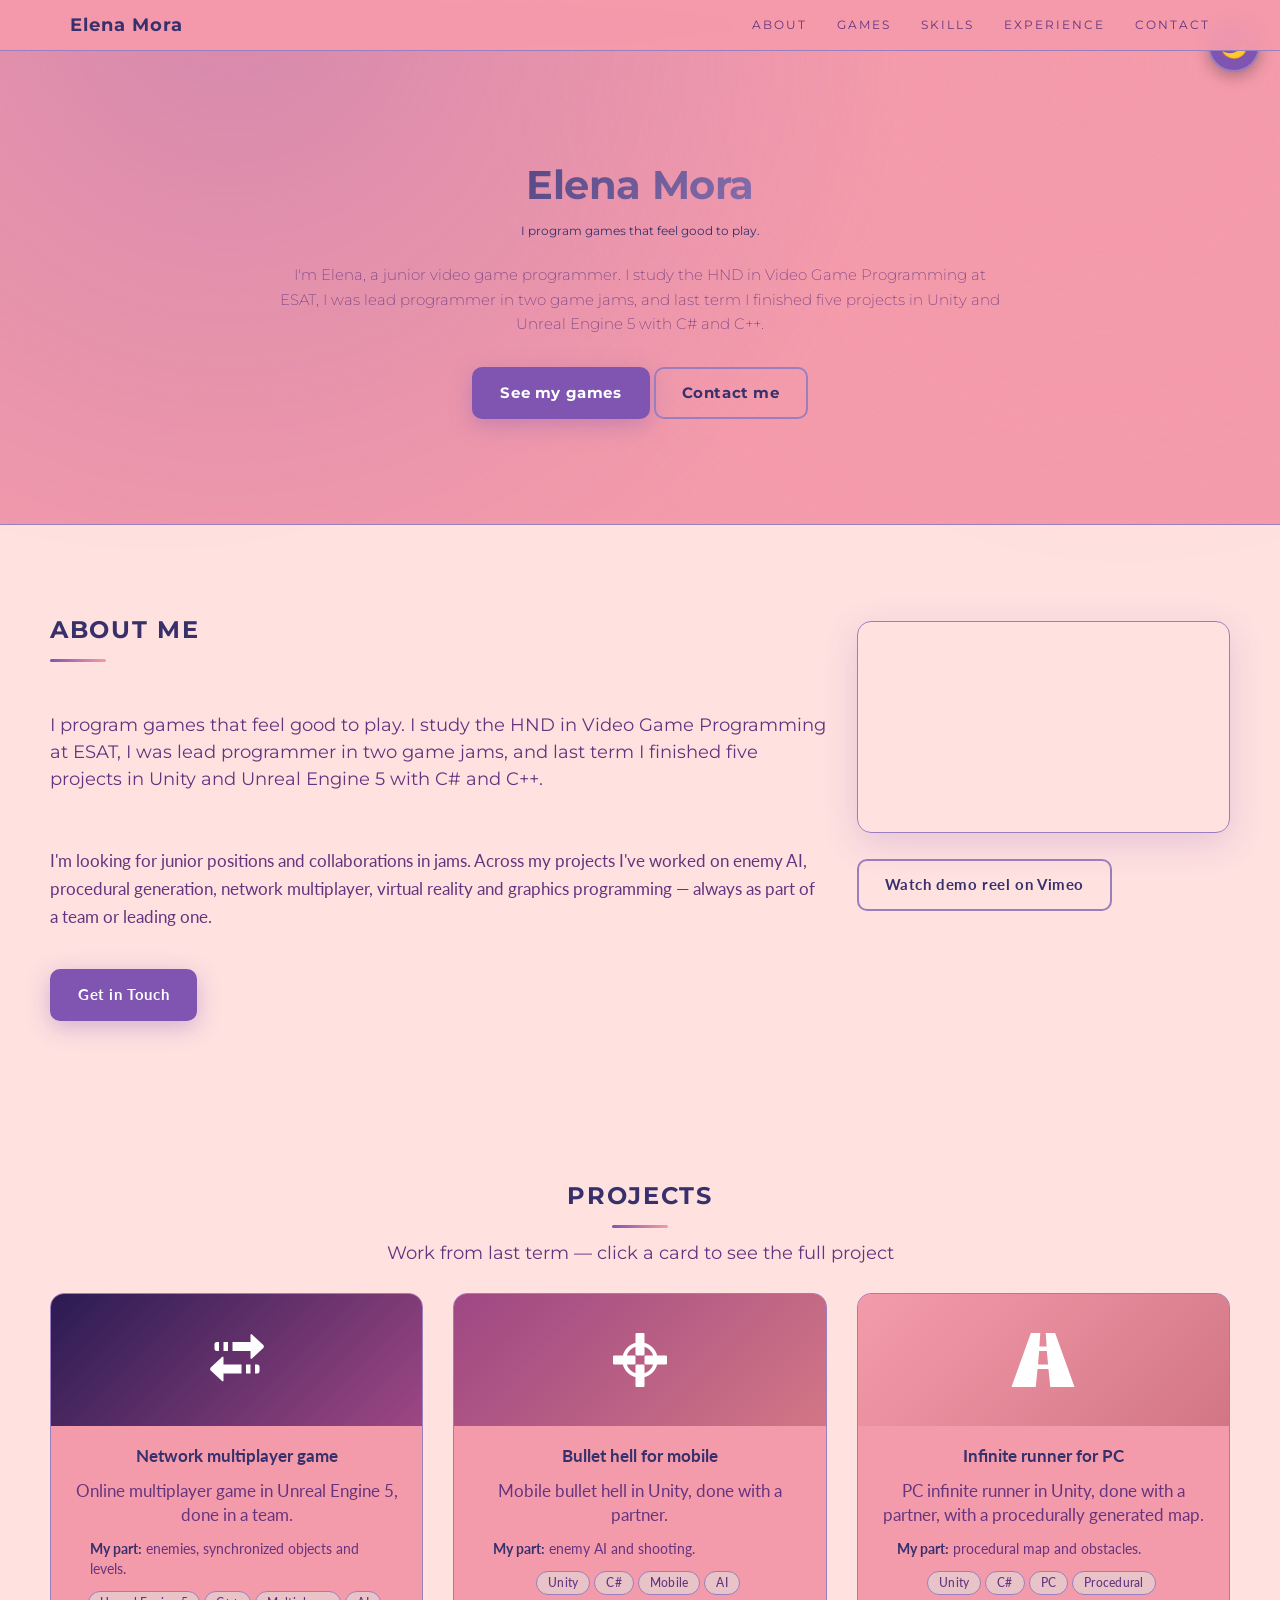
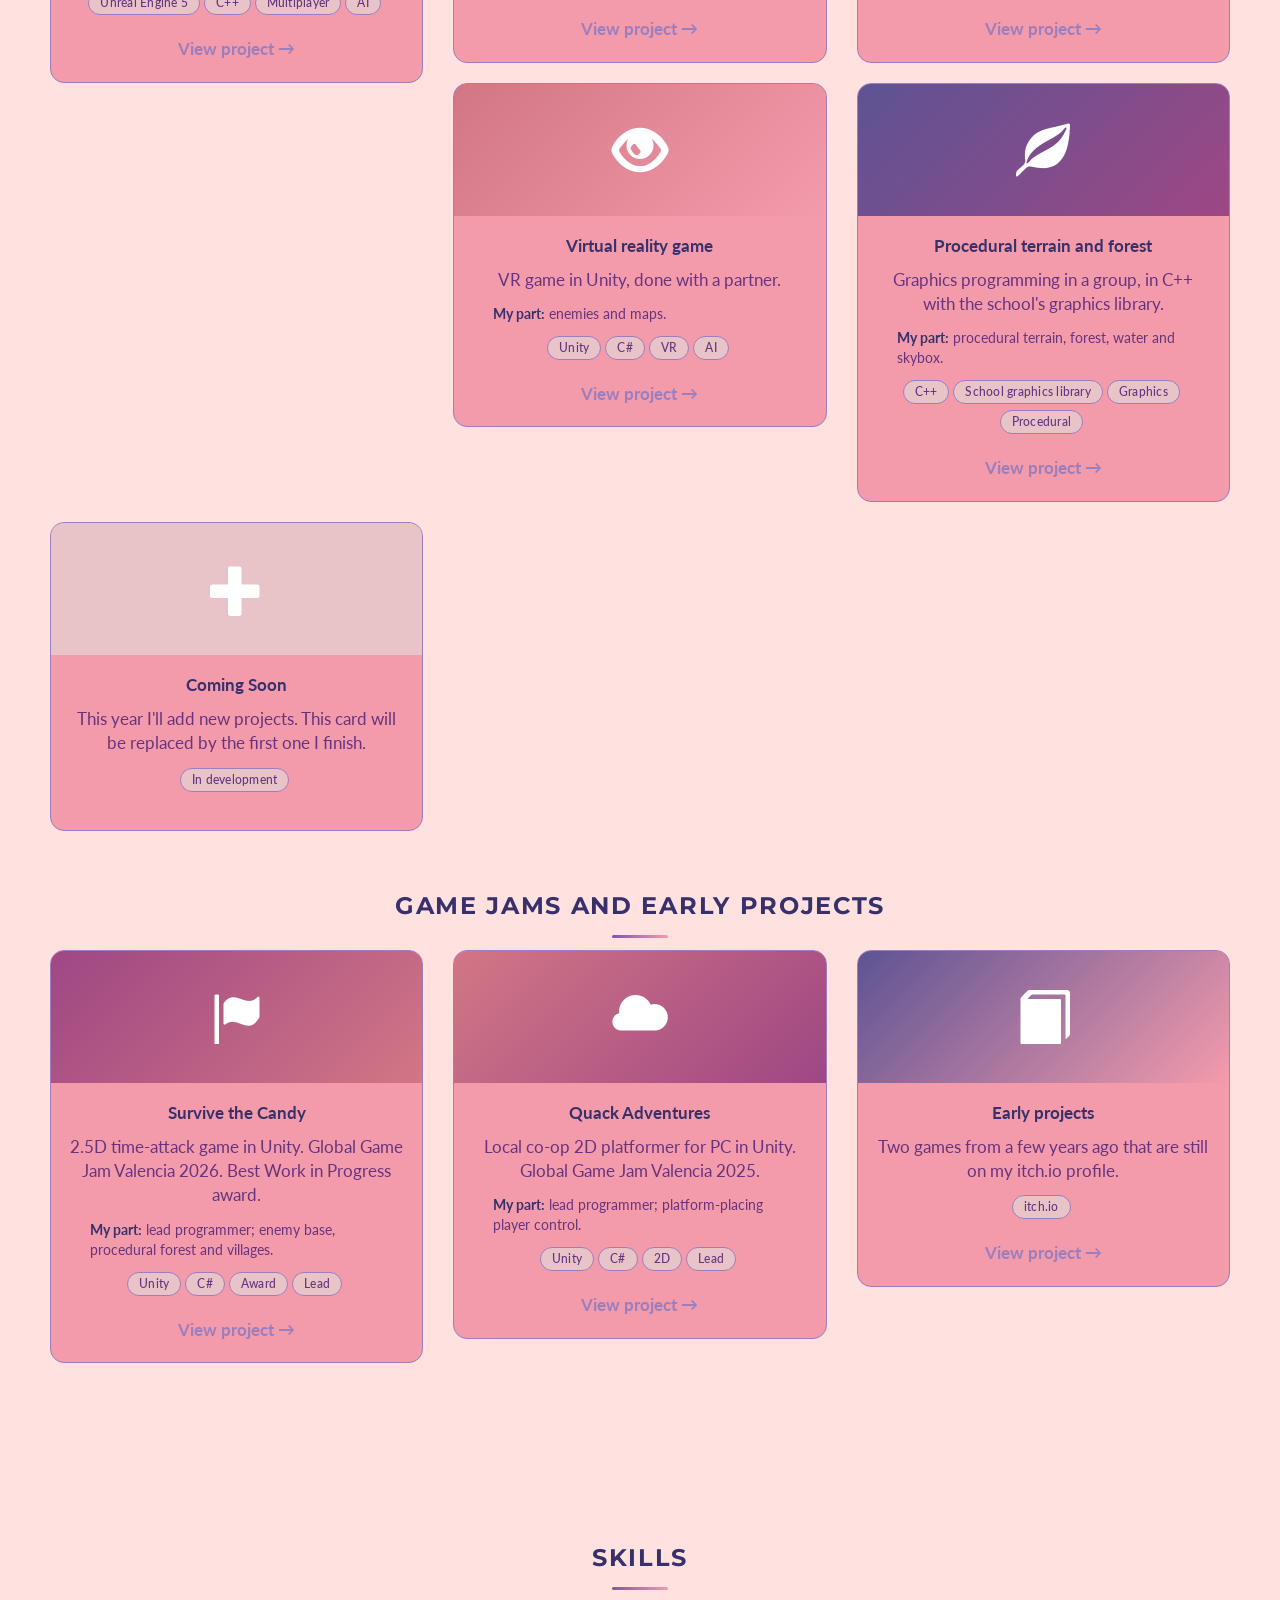
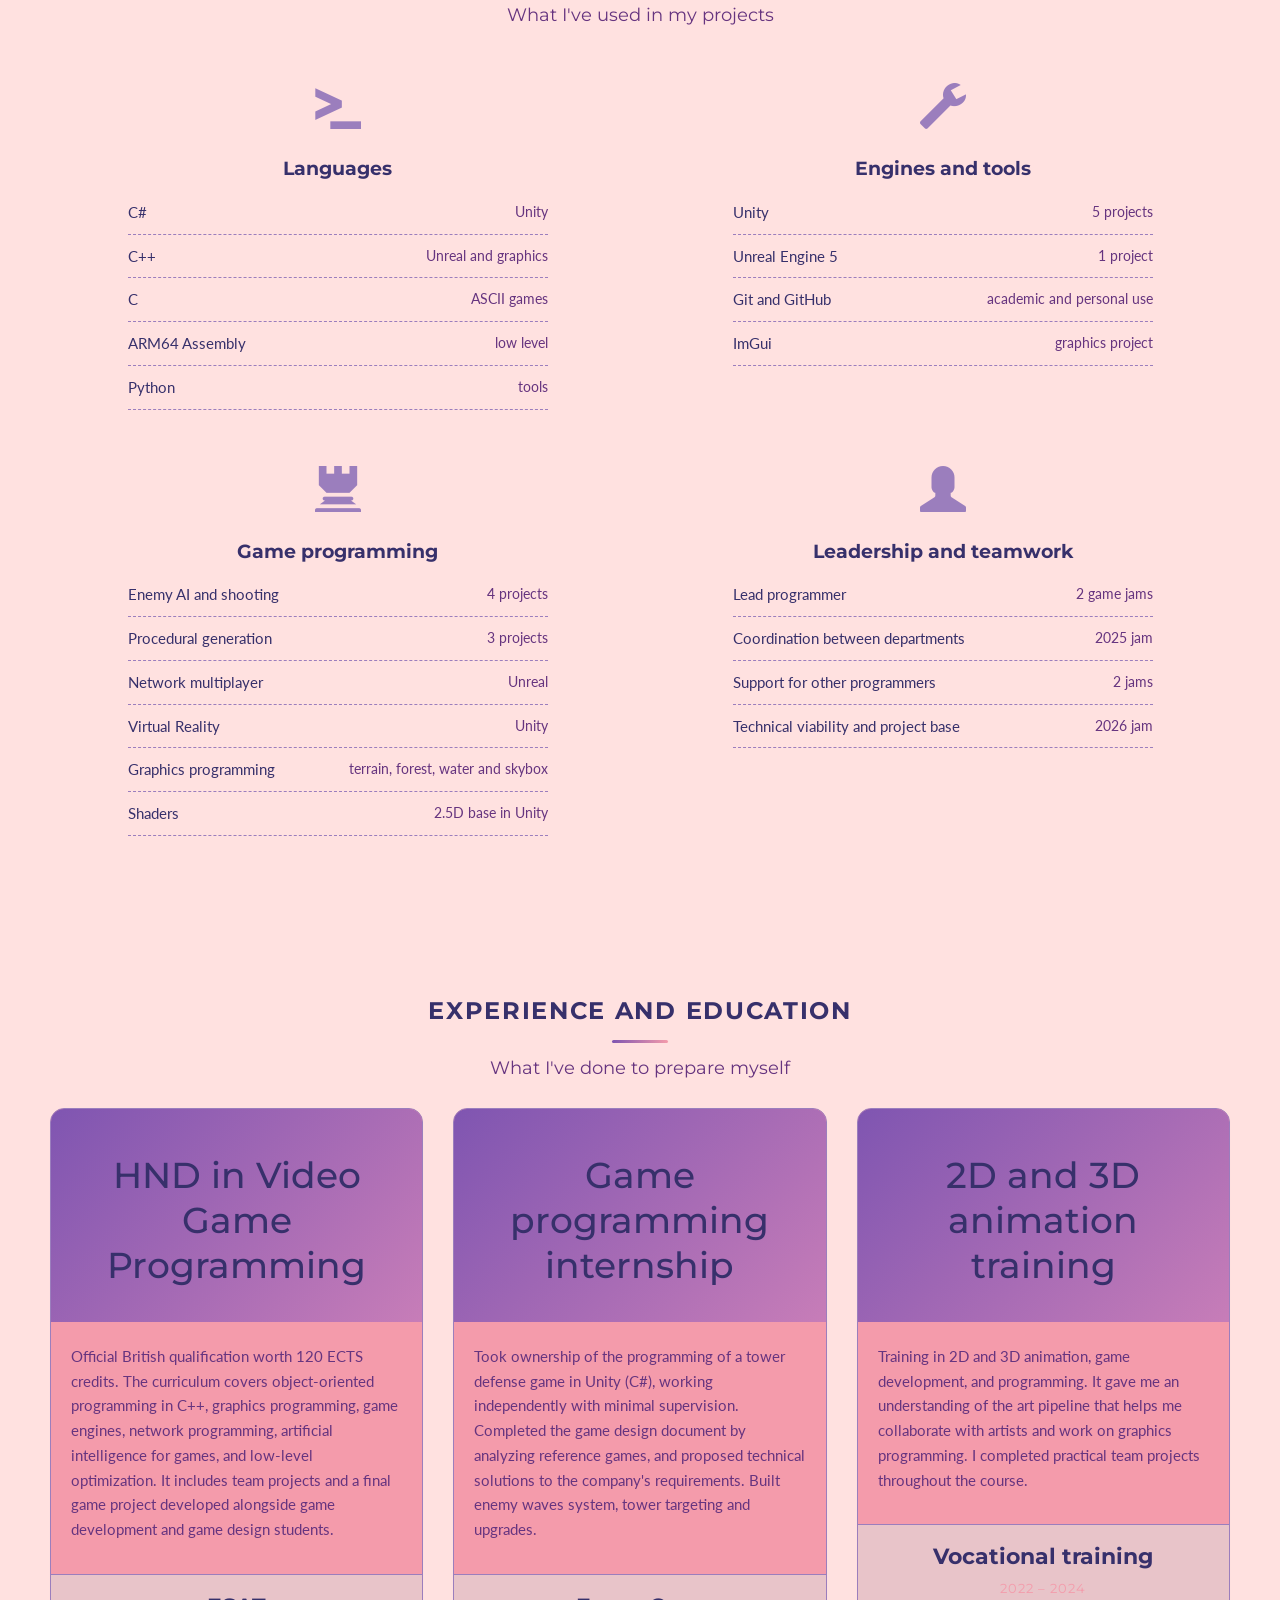
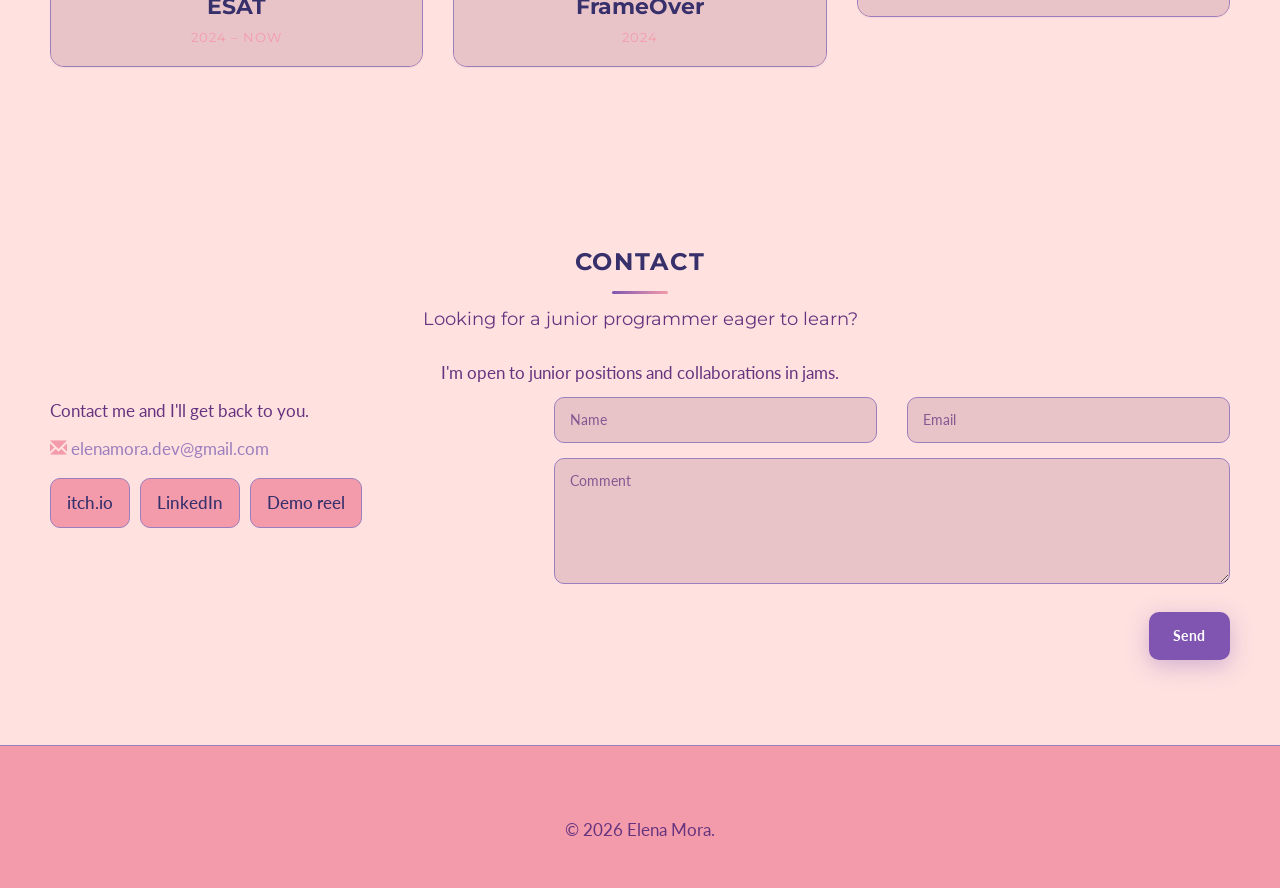
==== commit a9699ca6: "Update index.html" ====
--- a/index.html
+++ b/index.html
@@ -1,461 +1,384 @@
 <!DOCTYPE html>
-<html lang="en">
+<html lang="en" data-theme="dark">
 <head>
-<meta charset="utf-8">
-<meta name="viewport" content="width=device-width, initial-scale=1, viewport-fit=cover">
-<title>Elena Mora · Video Game Programmer</title>
-<link rel="preconnect" href="https://fonts.googleapis.com">
-<link rel="preconnect" href="https://fonts.gstatic.com" crossorigin>
-<link href="https://fonts.googleapis.com/css2?family=Bricolage+Grotesque:opsz,wght@12..96,500;12..96,800&family=DM+Sans:wght@400;500;700&display=swap" rel="stylesheet">
-<style>
-:root{
-  color-scheme:dark;
-  --bg:#1a1033; --surface:#251749; --ink:#f0eaff; --muted:#b8a9de; --line:#3d2d6b;
-  --blue:#a78bfa; --blue-ink:#1a1033; --sun:#f472b6; --hit:#ff7a59; --field:#2e1d57;
-  box-sizing:border-box; padding-top:env(safe-area-inset-top,0px); padding-bottom:env(safe-area-inset-bottom,0px);
-}
-html{scroll-padding-top:env(safe-area-inset-top,0px);scroll-behavior:smooth}
-*,*::before,*::after{box-sizing:border-box}
-body{margin:0;background:var(--bg);color:var(--ink);font:400 1.0625rem/1.65 "DM Sans",system-ui,sans-serif;opacity:0;animation:fadeInPage 0.6s ease forwards;}
-@keyframes fadeInPage{to{opacity:1}}
-
-h1,h2,h3{font-family:"Bricolage Grotesque","DM Sans",system-ui,sans-serif;line-height:1.05;margin:0;letter-spacing:-.02em}
-a{color:inherit}
-:focus-visible{outline:3px solid var(--blue);outline-offset:3px;border-radius:4px;box-shadow:0 0 0 6px rgba(167,139,250,0.2)}
-
-/* Scroll progress bar */
-#scrollProgress{position:fixed;top:0;left:0;height:3px;background:linear-gradient(90deg,var(--blue),var(--sun));width:0%;z-index:1000;transition:width 0.1s linear;box-shadow:0 0 10px var(--blue)}
-
-.wrap{max-width:68rem;margin:0 auto;padding:0 1.25rem}
-nav{display:flex;justify-content:space-between;align-items:center;padding:1.25rem 0;position:relative;z-index:100;background:linear-gradient(180deg,rgba(26,16,51,0.95),rgba(26,16,51,0.8));backdrop-filter:saturate(180%) blur(8px);transition:all 0.3s ease}
-nav.scrolled{padding:0.8rem 0;box-shadow:0 4px 30px rgba(0,0,0,0.3);border-bottom:1px solid rgba(167,139,250,0.15)}
-nav b{font-family:"Bricolage Grotesque",sans-serif;font-weight:800;font-size:1.15rem;position:relative}
-nav b::after{content:'';position:absolute;bottom:-4px;left:0;width:100%;height:2px;background:var(--blue);transform:scaleX(0);transition:transform 0.3s ease}
-nav b:hover::after{transform:scaleX(1)}
-nav div{display:flex;gap:1.25rem;font-weight:500;font-size:.97rem}
-nav a{text-decoration:none;color:var(--muted);position:relative;padding:0.4rem 0.6rem;border-radius:6px;transition:all 0.25s ease}
-nav a:hover{color:var(--ink);background:rgba(167,139,250,0.1)}
-nav a::before{content:'';position:absolute;bottom:0;left:50%;width:0;height:1.5px;background:var(--blue);transition:all 0.3s ease}
-nav a:hover::before{left:0;width:100%}
-nav a.active{color:var(--blue)}
-
-/* Hero - centered title spanning full width */
-.hero{display:grid;grid-template-columns:1fr;gap:2rem;padding:4rem 0 5rem;animation:slideUp 0.8s ease-out;text-align:center;max-width:100vw;padding-left:2rem;padding-right:2rem}
-@keyframes slideUp{from{opacity:0;transform:translateY(30px)}to{opacity:1;transform:translateY(0)}}
-@media(min-width:60rem){.hero{grid-template-columns:1fr;align-items:center;padding:6rem 0 7rem}}
-.hero h1{font-weight:800;font-size:clamp(2.2rem,8vw,5.5rem);background:linear-gradient(135deg,var(--ink) 0%,var(--blue) 100%);-webkit-background-clip:text;-webkit-text-fill-color:transparent;background-clip:text;animation:textGlow 1s ease-out;margin:0 0 1.5rem;word-break:break-word}
-@keyframes textGlow{from{text-shadow:0 0 0 transparent}to{text-shadow:0 0 20px rgba(167,139,250,0.3)}}
-.hero p.lead{font-size:1.2rem;max-width:48rem;color:var(--muted);margin:0 auto 2rem;line-height:1.8}
-
-.btns{display:flex;flex-wrap:wrap;gap:.75rem;justify-content:center}
-.btn{display:inline-block;padding:.8rem 1.3rem;border-radius:10px;font-weight:700;text-decoration:none;border:2px solid var(--ink);position:relative;overflow:hidden;transition:all 0.3s cubic-bezier(0.175,0.885,0.32,1.275)}
-.btn:before{content:'';position:absolute;top:0;left:-100%;width:100%;height:100%;background:linear-gradient(90deg,transparent,rgba(255,255,255,0.2),transparent);transition:left 0.5s}
-.btn:hover:before{left:100%}
-.btn.main{background:var(--blue);color:var(--blue-ink);border-color:var(--blue);box-shadow:0 4px 15px rgba(167,139,250,0.4);transform-origin:center}
-.btn:hover{transform:translateY(-3px);box-shadow:0 6px 20px rgba(167,139,250,0.6)}
-.btn:active{transform:translateY(-1px)}
-
-section{padding:4rem 0;border-top:1px solid var(--line);position:relative}
-section::before{content:'';position:absolute;top:0;left:50%;width:0;height:1px;background:linear-gradient(90deg,transparent,var(--blue),transparent);transition:width 1s ease}
-section.visible::before{width:100%}
-section>.wrap>h2{font-size:clamp(1.9rem,4vw,2.7rem);margin-bottom:2rem;display:block;position:relative;cursor:default}
-section>.wrap>h2::after{content:'';position:absolute;bottom:-8px;left:50%;transform:translateX(-50%);width:60px;height:3px;background:var(--blue);border-radius:2px}
-.section-title-reveal{opacity:0;transform:translateY(20px);transition:all 0.6s ease;cursor:default}
-.section-title-reveal.visible{opacity:1;transform:translateY(0)}
-
-.sub{color:var(--muted);max-width:40rem;margin:0 auto 2.5rem;text-align:center}
-.projects{display:grid;gap:1.25rem;grid-template-columns:repeat(auto-fit,minmax(min(100%,19rem),1fr))}
-.card{background:var(--surface);border:1px solid var(--line);border-radius:14px;overflow:hidden;display:flex;flex-direction:column;transition:all 0.35s cubic-bezier(0.175,0.885,0.32,1.275);position:relative;animation:cardEntrance 0.5s ease-out backwards}
-.card:nth-child(1){animation-delay:0.1s}
-.card:nth-child(2){animation-delay:0.2s}
-.card:nth-child(3){animation-delay:0.3s}
-.card:nth-child(4){animation-delay:0.4s}
-.card:nth-child(5){animation-delay:0.5s}
-@keyframes cardEntrance{from{opacity:0;transform:translateY(30px)}to{opacity:1;transform:translateY(0)}}
-.card:hover{transform:translateY(-8px);border-color:var(--blue);box-shadow:0 12px 40px rgba(167,139,250,0.2)}
-.card:hover .thumb{transform:scale(1.05)}
-.thumb{height:9rem;display:flex;align-items:center;justify-content:center;overflow:hidden;position:relative}
-.thumb::after{content:'';position:absolute;inset:0;background:linear-gradient(180deg,transparent,rgba(26,16,51,0.3));opacity:0;transition:opacity 0.3s}
-.card:hover .thumb::after{opacity:1}
-.thumb svg{width:100%;height:100%;transition:transform 0.4s ease}
-.card:hover .thumb svg{transform:scale(1.1) rotate(2deg)}
-.card .body{padding:1.25rem 1.3rem 1.4rem;display:flex;flex-direction:column;gap:.7rem;flex:1;position:relative;z-index:1}
-.card h3{font-size:1.45rem;transition:color 0.3s}
-.card:hover h3{color:var(--blue)}
-.card p{margin:0;color:var(--muted);font-size:.98rem}
-.tags{display:flex;flex-wrap:wrap;gap:.4rem;margin-top:auto}
-.tags span{font-size:.82rem;font-weight:500;padding:.2rem .6rem;border-radius:99px;background:var(--field);transition:all 0.3s ease;border:1px solid transparent}
-.tags span:hover{background:var(--blue);color:var(--blue-ink);transform:scale(1.08);border-color:var(--blue)}
-.card a.link{font-weight:700;text-decoration:underline;text-underline-offset:3px}
-
-.skills{display:grid;gap:2rem;grid-template-columns:repeat(auto-fit,minmax(min(100%,15rem),1fr))}
-.skills h3{font-size:1.2rem;margin-bottom:.8rem;color:var(--blue)}
-.skills ul{list-style:none;margin:0;padding:0;display:grid;gap:.45rem}
-.skills li{display:flex;justify-content:space-between;gap:1rem;padding-bottom:.45rem;border-bottom:1px dashed var(--line);position:relative;padding-left:0}
-.skills li::before{content:'';position:absolute;left:0;bottom:0;width:0;height:2px;background:var(--blue);transition:width 0.3s ease}
-.skills li:hover::before{width:100%}
-.skills li:hover{transform:translateX(5px);padding-left:10px}
-.skills li em{font-style:normal;color:var(--muted);font-size:.92rem}
-
-.path{display:grid;gap:1.4rem;max-width:44rem;border-left:3px solid var(--line);padding-left:1.4rem;position:relative;margin:0 auto}
-.path::before{content:'';position:absolute;left:0;top:0;bottom:0;width:3px;background:linear-gradient(180deg,var(--blue),var(--sun));border-radius:3px;opacity:0.5}
-.path h3{font-size:1.2rem;margin-bottom:.15rem}
-.path p{margin:0;color:var(--muted)}
-.path small{font-weight:700;color:var(--blue)}
-.path-item{padding:1rem 0;border-left:3px solid transparent;transition:all 0.3s ease;position:relative}
-.path-item:hover{border-left-color:var(--blue);padding-left:1rem}
-.path-item:hover small{color:var(--sun)}
-
-.contact{text-align:center}
-.contact h2{max-width:40rem;margin:0 auto}
-.contact .mail{display:inline-block;margin-top:1rem;font:800 clamp(1.4rem,4vw,2.2rem)/1.2 "Bricolage Grotesque",sans-serif;text-underline-offset:6px;text-decoration-thickness:3px;text-decoration-color:var(--sun);transition:all 0.3s ease;position:relative}
-.contact .mail::before{content:'✉️ ';margin-right:0.5rem;filter:grayscale(0.5)}
-.contact .mail:hover{color:var(--blue);text-decoration-color:var(--blue)}
-.contact .mail:hover::before{filter:grayscale(0)}
-.links{display:flex;gap:1.25rem;flex-wrap:wrap;margin-top:1.4rem;font-weight:500;justify-content:center}
-.link-chip{padding:.5rem 1rem;border-radius:8px;border:1px solid var(--line);transition:all 0.3s ease;background:var(--surface);cursor:pointer}
-.link-chip:hover{border-color:var(--blue);transform:translateY(-2px);box-shadow:0 4px 12px rgba(167,139,250,0.2)}
-
-footer{padding:2rem 0 3rem;color:var(--muted);font-size:.92rem;border-top:1px solid var(--line);position:relative;text-align:center}
-footer::before{content:'';position:absolute;top:0;left:50%;transform:translateX(-50%);width:0;height:1px;background:linear-gradient(90deg,transparent,var(--blue),transparent);transition:width 1s ease}
-footer.visible::before{width:100%}
-
-.mine{font-size:.95rem;border-left:3px solid var(--sun);padding-left:1rem;margin:.8rem 0;background:linear-gradient(90deg,rgba(244,114,182,0.1),transparent)}
-.card.soon{background:transparent;border:2px dashed var(--line)}
-.card.soon .thumb{background:var(--field)}
-.jams{display:grid;gap:1.25rem;grid-template-columns:repeat(auto-fit,minmax(min(100%,19rem),1fr));margin-top:1.25rem}
-.jam{border:1px solid var(--line);background:var(--surface);border-radius:14px;padding:1.2rem 1.3rem;transition:all 0.3s ease;position:relative}
-.jam:hover{border-color:var(--blue);transform:translateY(-3px)}
-.jam::before{content:'';position:absolute;top:0;left:0;right:0;height:2px;background:linear-gradient(90deg,var(--blue),var(--sun));transform: scaleX(0);transition:transform 0.3s ease}
-.jam:hover::before{transform:scaleX(1)}
-.jam h3{font-size:1.3rem;margin-bottom:.4rem}
-.jam p{margin:0;color:var(--muted);font-size:.98rem}
-.jam p+p{margin-top:.7rem}
-.jam .tags{margin-top:.9rem}
-.jam a{display:inline-block;margin-top:.8rem;font-weight:700;text-decoration-underline;text-underline-offset:3px;color:var(--blue)}
-
-.card[hidden]{display:none}
-.filters{display:grid;gap:.8rem;margin:0 0 2rem;max-width:40rem;margin-left:auto;margin-right:auto}
-.frow{display:flex;flex-wrap:wrap;align-items:center;gap:.5rem;justify-content:center}
-.frow>span{font-weight:700;font-size:.95rem;min-width:4.2rem}
-.chip{font:500 .92rem "DM Sans",sans-serif;padding:.35rem .9rem;border-radius:99px;border:1.5px solid var(--line);background:var(--surface);color:var(--ink);cursor:pointer;transition:all 0.3s ease;position:relative;overflow:hidden}
-.chip:hover{border-color:var(--ink);transform:translateY(-2px)}
-.chip[aria-pressed="true"]{background:var(--blue);border-color:var(--blue);color:var(--blue-ink);font-weight:700;box-shadow:0 4px 12px rgba(167,139,250,0.4)}
-.count{font-size:.92rem;color:var(--muted);margin:0 auto 1rem;text-align:center;min-height:1.5rem}
-.empty{display:none;padding:1.5rem;border:2px dashed var(--line);border-radius:14px;color:var(--muted);text-align:center;background:rgba(26,16,51,0.5)}
-.empty button{font:inherit;font-weight:700;background:none;border:0;color:var(--blue);text-decoration:underline;cursor:pointer;padding:0}
-
-a.card{text-decoration:none;color:inherit;transition:transform .15s,border-color .15s}
-a.card:hover{transform:translateY(-3px);border-color:var(--blue)}
-.thumb{overflow:hidden}
-.thumb img{width:100%;height:100%;object-fit:cover;display:block;transition:transform 0.4s ease}
-.more{font-weight:700;color:var(--blue);margin-top:.2rem}
-.back{display:inline-block;margin:1.2rem 0;font-weight:700;color:var(--blue);text-decoration:none;position:relative;padding:0.5rem 0;cursor:pointer}
-.back:hover{padding-left:0.5rem}
-.dh{font-size:clamp(2rem,6vw,3.4rem);margin-bottom:.9rem;animation:textReveal 0.8s ease-out}
-@keyframes textReveal{from{opacity:0;transform:translateY(20px)}to{opacity:1;transform:translateY(0)}}
-.dh2{font-size:1.7rem;margin:2rem 0 1rem}
-.lead2{font-size:1.15rem;color:var(--muted);max-width:44rem;margin:1.1rem 0 0;line-height:1.8}
-.dmedia{border-radius:14px;overflow:hidden;height:clamp(11rem,38vw,20rem);margin:1.5rem 0;border:1px solid var(--line);position:relative}
-.dmedia img,.dmedia svg{width:100%;height:100%;object-fit:cover;display:block;transition:transform 0.5s ease}
-.dmedia:hover img,.dmedia:hover svg{transform:scale(1.05)}
-.facts{display:grid;grid-template-columns:repeat(auto-fit,minmax(10rem,1fr));gap:1rem;margin:0 0 1rem}
-.facts div{background:var(--surface);border:1px solid var(--line);border-radius:12px;padding:.8rem 1rem;transition:all 0.3s ease}
-.facts div:hover{transform:translateY(-3px);border-color:var(--blue);box-shadow:0 8px 20px rgba(167,139,250,0.15)}
-.facts small{display:block;color:var(--muted);font-size:.82rem}
-.dparts{display:grid;gap:1.1rem;max-width:46rem;padding:0;margin:0 auto 1.6rem;list-style:none}
-.dparts li{padding-left:1rem;border-left:3px solid var(--sun);position:relative;transition:all 0.3s ease}
-.dparts li::before{content:'';position:absolute;left:0;top:50%;width:8px;height:8px;background:var(--sun);border-radius:50%;transform:translateY(-50%);opacity:0.3;transition:opacity 0.3s}
-.dparts li:hover::before{opacity:1}
-.dparts li:hover{border-left-color:var(--blue)}
-
-/* Back to top button */
-#backToTop{position:fixed;bottom:2rem;right:2rem;width:48px;height:48px;border-radius:50%;background:var(--blue);color:var(--blue-ink);border:none;cursor:pointer;opacity:0;visibility:hidden;transform:translateY(20px);transition:all 0.3s ease;z-index:99;box-shadow:0 4px 20px rgba(167,139,250,0.5)}
-#backToTop.visible{opacity:1;visibility:visible;transform:translateY(0)}
-#backToTop:hover{transform:translateY(-3px);box-shadow:0 6px 25px rgba(167,139,250,0.7)}
-#backToTop svg{width:24px;height:24px;display:block;margin:12px}
-
-/* Particle background effect (subtle) */
-.particles{position:fixed;top:0;left:0;right:0;bottom:0;pointer-events:none;z-index:-1;overflow:hidden}
-.particle{position:absolute;width:4px;height:4px;background:rgba(167,139,250,0.2);border-radius:50%;animation:float 15s infinite}
-@keyframes float{0%,100%{transform:translateY(0) translateX(0);opacity:0}50%{opacity:0.5}90%{transform:translateY(-100vh) translateX(50px);opacity:0.5}}
-
-/* Headline typing cursor */
-.hero h1::after{content:'';display:inline-block;width:3px;height:1.2em;background:var(--blue);margin-left:2px;animation:blink 1s step-end infinite}
-@keyframes blink{50%{opacity:0}}
-
-@media(prefers-reduced-motion:reduce){html{scroll-behavior:auto}.btn:hover{transform:none}.card:hover{transform:none}.path:hover{border-left-color:transparent}.path:hover small{color:var(--blue)}*{animation:none!important;transition:none!important}}
-</style>
+  <title>Elena Mora · Video Game Programmer</title>
+  <meta charset="utf-8">
+  <meta name="viewport" content="width=device-width, initial-scale=1">
+  <link rel="stylesheet" href="https://maxcdn.bootstrapcdn.com/bootstrap/3.4.1/css/bootstrap.min.css">
+  <link href="https://fonts.googleapis.com/css?family=Montserrat:400,700" rel="stylesheet" type="text/css">
+  <link href="https://fonts.googleapis.com/css?family=Lato:400,700" rel="stylesheet" type="text/css">
+  <link rel="stylesheet" href="styles.css">
+  <script src="https://ajax.googleapis.com/ajax/libs/jquery/3.7.1/jquery.min.js"></script>
+  <script src="https://maxcdn.bootstrapcdn.com/bootstrap/3.4.1/js/bootstrap.min.js"></script>
 </head>
-<body>
-<div id="scrollProgress"></div>
-<div class="particles" id="particles"></div>
-
-<div id="home">
-<div class="wrap">
-  <nav aria-label="Main" id="mainNav">
-    <b>Elena Mora</b>
-    <div><a href="#proyectos" class="nav-link">Projects</a><a href="#habilidades" class="nav-link">Skills</a><a href="#camino" class="nav-link">Path</a><a href="#contacto" class="nav-link">Contact</a></div>
-  </nav>
-
-  <header class="hero">
-    <h1>I program games that feel good to play.</h1>
-    <p class="lead">I'm Elena, a junior video game programmer. I study the HND in Video Game Programming at ESAT, I was lead programmer in two game jams, and last term I finished five projects in Unity and Unreal Engine 5 with C# and C++.</p>
-    <div class="btns">
-      <a class="btn main" href="#proyectos">See my games</a>
-      <a class="btn" href="#contacto">Write to me</a>
-    </div>
-  </header>
+<body id="myPage">
+
+<!-- Theme Toggle Button -->
+<button class="theme-toggle" id="themeToggle" aria-label="Cambiar modo">
+  <span class="theme-icon">☀️</span>
+</button>
+
+<nav class="navbar navbar-default navbar-fixed-top">
+  <div class="container">
+    <div class="navbar-header">
+      <button type="button" class="navbar-toggle" data-toggle="collapse" data-target="#myNavbar">
+        <span class="icon-bar"></span>
+        <span class="icon-bar"></span>
+        <span class="icon-bar"></span>
+      </button>
+      <a class="navbar-brand" href="#top">Elena Mora</a>
+    </div>
+    <div class="collapse navbar-collapse" id="myNavbar">
+      <ul class="nav navbar-nav navbar-right">
+        <li><a href="#about" class="nav-link">ABOUT</a></li>
+        <li><a href="#games" class="nav-link">GAMES</a></li>
+        <li><a href="#skills" class="nav-link">SKILLS</a></li>
+        <li><a href="#experience" class="nav-link">EXPERIENCE</a></li>
+        <li><a href="#contact" class="nav-link">CONTACT</a></li>
+      </ul>
+    </div>
+  </div>
+</nav>
+
+<!-- ===================== HOME VIEW ===================== -->
+<div id="homeContent">
+
+  <div class="jumbotron text-center" id="top">
+    <h1>Elena Mora</h1>
+    <p>I program games that feel good to play.</p>
+    <p style="font-size:15px;max-width:720px;margin:0 auto 30px auto;">
+      I'm Elena, a junior video game programmer. I study the HND in Video Game Programming at ESAT,
+      I was lead programmer in two game jams, and last term I finished five projects in Unity and
+      Unreal Engine 5 with C# and C++.
+    </p>
+    <div>
+      <a href="#games" class="btn btn-primary btn-lg">See my games</a>
+      <a href="#contact" class="btn btn-default btn-lg">Contact me</a>
+    </div>
+  </div>
+
+  <!-- About -->
+  <div id="about" class="container-fluid">
+    <div class="row">
+      <div class="col-sm-8">
+        <h2>About me</h2><br>
+        <h4>I program games that feel good to play. I study the HND in Video Game Programming at
+        ESAT, I was lead programmer in two game jams, and last term I finished five projects in
+        Unity and Unreal Engine 5 with C# and C++.</h4><br>
+        <p>I'm looking for junior positions and collaborations in jams. Across my projects I've
+        worked on enemy AI, procedural generation, network multiplayer, virtual reality and
+        graphics programming — always as part of a team or leading one.</p>
+        <br><a href="#contact" class="btn btn-primary btn-lg">Get in Touch</a>
+      </div><div class="col-sm-4">
+  <div class="video-frame">
+    <iframe src="https://player.vimeo.com/video/1238859385?badge=0&amp;autopause=0&amp;player_id=0&amp;app_id=58479&amp;autoplay=1&amp;muted=1&amp;loop=1" 
+    frameborder="0" 
+    allow="autoplay; fullscreen; picture-in-picture; clipboard-write; encrypted-media; web-share" 
+    referrerpolicy="strict-origin-when-cross-origin" 
+    title="Elena Mora Game programming demo reel 2026"></iframe>
+  </div>
+    <a href="https://vimeo.com/886925401" target="_blank" rel="noopener" class="btn btn-default btn-lg">Watch demo reel on Vimeo</a>
 </div>
-
-<section id="proyectos">
-  <div class="wrap">
-    <h2 class="section-title-reveal">Projects</h2>
-    <p class="sub">Work from last term. Click a card to view the full project. Filter by engine or by project type.</p>
-    <div class="filters" id="filters">
-      <div class="frow" data-group="motor"><span>Engine</span>
-        <button class="chip" type="button" data-tag="" aria-pressed="true">All</button>
-        <button class="chip" type="button" data-tag="Unity" aria-pressed="false">Unity</button>
-        <button class="chip" type="button" data-tag="Unreal Engine 5" aria-pressed="false">Unreal Engine 5</button>
-        <button class="chip" type="button" data-tag="School Library" aria-pressed="false">School Library</button>
-      </div>
-      <div class="frow" data-group="lang"><span>Language</span>
-        <button class="chip" type="button" data-tag="" aria-pressed="true">All</button>
-        <button class="chip" type="button" data-tag="C++" aria-pressed="false">C++</button>
-        <button class="chip" type="button" data-tag="C#" aria-pressed="false">C#</button>
-      </div>
-      <div class="frow" data-group="tema"><span>Type</span>
-        <button class="chip" type="button" data-tag="" aria-pressed="true">All</button>
-        <button class="chip" type="button" data-tag="Mobile" aria-pressed="false">Mobile</button>
-        <button class="chip" type="button" data-tag="PC" aria-pressed="false">PC</button>
-        <button class="chip" type="button" data-tag="VR" aria-pressed="false">VR</button>
-        <button class="chip" type="button" data-tag="Multiplayer" aria-pressed="false">Multiplayer</button>
-        <button class="chip" type="button" data-tag="AI" aria-pressed="false">AI</button>
-        <button class="chip" type="button" data-tag="Procedural" aria-pressed="false">Procedural</button>
-        <button class="chip" type="button" data-tag="Graphics" aria-pressed="false">Graphics</button>
-      </div>
-    </div>
-    <p class="count" id="count" aria-live="polite"></p>
-    <p class="empty" id="empty">No project matches those filters. <button type="button" id="clear">Clear filters</button></p>
-    <div class="projects" id="grid"></div>
-    <h2 style="margin-top:3.5rem;font-size:clamp(1.5rem,3vw,2rem);display:block;" class="section-title-reveal">Game jams and early projects</h2>
-    <div class="jams">
-      <div class="jam"><h3>Survive the Candy</h3><p>2.5D timer game in Unity. Global Game Jam Valencia 2026 (48 hours), with a team of 4 programmers. Award for best Work in Progress.</p><p class="mine"><b>My part:</b> lead programmer. I researched if 2.5D was viable and created the project base in Unity with the right shaders. I programmed the enemy base for the rest of the team and the forest generation and village instantiation, for a different map each time with common parameters. I also helped the other programmers when they needed it.</p><div class="tags"><span>Unity</span><span>C#</span><span>2.5D</span><span>Procedural</span><span>Shaders</span><span>Lead</span><span>Work in Progress Award</span></div><a href="https://elenam.itch.io/survive-the-candy" target="_blank" rel="noopener">Play on itch.io</a></div>
-      <div class="jam"><h3>Quack Adventures</h3><p>Local cooperative 2D platformer for PC in Unity. Global Game Jam Valencia 2025 (48 hours), with 3 programmers.</p><p class="mine"><b>My part:</b> lead programmer and responsible for the whole team. I coordinated departments and programmers. I programmed player control placing platforms with the mouse to help the other player.</p><div class="tags"><span>Unity</span><span>C#</span><span>2D</span><span>PC</span><span>Local Cooperative</span><span>Lead</span></div><a href="https://zer0-zzz.itch.io/quack-adventures" target="_blank" rel="noopener">Play on itch.io</a></div>
-      <div class="jam"><h3>Early projects</h3><p>Two games from a few years ago that are still on my itch.io profile.</p><a href="https://elenam.itch.io" target="_blank" rel="noopener">View my profile</a></div>
-    </div>
-  </div>
-</section>
-
-<section id="habilidades">
-  <div class="wrap">
-    <h2 class="section-title-reveal">Skills</h2>
-    <p class="sub">What I've used in my projects.</p>
-    <div class="skills">
-      <div><h3>Languages</h3><ul><li>C# <em>Unity</em></li><li>C++ <em>Unreal and graphics</em></li><li>C <em>console games</em></li><li>ARM64 Assembly <em>low level</em></li><li>Python <em>basic</em></li></ul></div>
-      <div><h3>Engines and tools</h3><ul><li>Unity <em>5 projects</em></li><li>Unreal Engine 5 <em>1 project</em></li><li>Git and GitHub <em>academic and personal use</em></li><li>ImGui <em>graphics project</em></li></ul></div>
-      <div><h3>Game programming</h3><ul><li>Enemy AI and shooting <em>4 projects</em></li><li>Procedural generation <em>3 projects</em></li><li>Network multiplayer <em>Unreal</em></li><li>Virtual Reality <em>Unity</em></li><li>Graphics programming <em>terrain, forest, water and skybox</em></li><li>Shaders <em>2.5D base in Unity</em></li></ul></div>
-    <div><h3>Leadership and teamwork</h3><ul><li>Lead programmer <em>2 game jams</em></li><li>Coordination between departments <em>2025 jam</em></li><li>Support for other programmers <em>2 jams</em></li><li>Technical viability and project base <em>2026 jam</em></li></ul></div>
-    </div>
-  </div>
-</section>
-
-<section id="camino">
-  <div class="wrap">
-    <h2 class="section-title-reveal">My path</h2>
-    <p class="sub">What I've done to prepare myself.</p>
-    <div class="path">
-      <div class="path-item"><small>2024 - now</small><h3>HND in Video Game Programming</h3><p>Official British qualification worth 120 ECTS credits. The curriculum covers object-oriented
-programming in C++, graphics programming, game engines, network programming, artificial
-intelligence for games, and low-level optimization. It includes team projects and a final game
-project developed alongside game development and game design students.</p></div>
-      <div class="path-item"><small>2024</small><h3>Game programming Internship in FrameOver</h3><p>Took ownership of the programming of a tower defense game in Unity (C#), working
-independently with minimal supervision. Completed the game design document by analyzing
-reference games, and proposed technical solutions to the company's requirements. Built enemy
-waves system, tower targeting and upgrades.</p></div>
-      <div class="path-item"><small>2022 - 2024</small><h3>2D and 3D animation, games and interactive environments</h3><p>Training in 2D and 3D animation, game development, and programming. It gave me an
-understanding of the art pipeline that helps me collaborate with artists and work on graphics
-programming. I completed practical team projects throughout the course.</p></div>
-    </div>
-  </div>
-</section>
-
-<section id="contacto" class="contact">
-  <div class="wrap">
-    <h2 class="section-title-reveal">Looking for a junior programmer eager to learn?</h2>
-    <p class="sub">I'm open to junior positions and collaborations in jams.</p>
-    <a class="mail" href="mailto:elenamora.dev@gmail.com">elenamora.dev@gmail.com</a>
-    <div class="links">
-      <a class="link-chip" href="https://elenam.itch.io" target="_blank" rel="noopener">itch.io</a>
-      <a class="link-chip" href="linkedin.com/in/elenamoramora">LinkedIn</a>
-      <a class="link-chip" href="#">Resume in PDF</a>
-    </div>
-  </div>
-</section>
+    </div>
+  </div>
+
+  <!-- Projects -->
+  <div id="games" class="container-fluid text-center">
+    <h2>Projects</h2>
+    <h4>Work from last term — click a card to see the full project</h4>
+    <div class="row slideanim">
+
+      <div class="col-sm-4">
+        <a class="project-card" href="#multijugador">
+          <div class="thumbnail">
+            <div class="band band-multijugador"><span class="glyphicon glyphicon-transfer"></span></div>
+            <p><strong>Network multiplayer game</strong></p>
+            <p>Online multiplayer game in Unreal Engine 5, done in a team.</p>
+            <p class="role-note"><b>My part:</b> enemies, synchronized objects and levels.</p>
+            <div class="tags"><span class="badge">Unreal Engine 5</span><span class="badge">C++</span><span class="badge">Multiplayer</span><span class="badge">AI</span></div>
+            <span class="view-link">View project →</span>
+          </div>
+        </a>
+      </div>
+
+      <div class="col-sm-4">
+        <a class="project-card" href="#bullet-hell">
+          <div class="thumbnail">
+            <div class="band band-bullethell"><span class="glyphicon glyphicon-screenshot"></span></div>
+            <p><strong>Bullet hell for mobile</strong></p>
+            <p>Mobile bullet hell in Unity, done with a partner.</p>
+            <p class="role-note"><b>My part:</b> enemy AI and shooting.</p>
+            <div class="tags"><span class="badge">Unity</span><span class="badge">C#</span><span class="badge">Mobile</span><span class="badge">AI</span></div>
+            <span class="view-link">View project →</span>
+          </div>
+        </a>
+      </div>
+
+      <div class="col-sm-4">
+        <a class="project-card" href="#infinite-runner">
+          <div class="thumbnail">
+            <div class="band band-runner"><span class="glyphicon glyphicon-road"></span></div>
+            <p><strong>Infinite runner for PC</strong></p>
+            <p>PC infinite runner in Unity, done with a partner, with a procedurally generated map.</p>
+            <p class="role-note"><b>My part:</b> procedural map and obstacles.</p>
+            <div class="tags"><span class="badge">Unity</span><span class="badge">C#</span><span class="badge">PC</span><span class="badge">Procedural</span></div>
+            <span class="view-link">View project →</span>
+          </div>
+        </a>
+      </div>
+
+      <div class="col-sm-4">
+        <a class="project-card" href="#vr">
+          <div class="thumbnail">
+            <div class="band band-vr"><span class="glyphicon glyphicon-eye-open"></span></div>
+            <p><strong>Virtual reality game</strong></p>
+            <p>VR game in Unity, done with a partner.</p>
+            <p class="role-note"><b>My part:</b> enemies and maps.</p>
+            <div class="tags"><span class="badge">Unity</span><span class="badge">C#</span><span class="badge">VR</span><span class="badge">AI</span></div>
+            <span class="view-link">View project →</span>
+          </div>
+        </a>
+      </div>
+
+      <div class="col-sm-4">
+        <a class="project-card" href="#terreno-procedural">
+          <div class="thumbnail">
+            <div class="band band-terrain"><span class="glyphicon glyphicon-leaf"></span></div>
+            <p><strong>Procedural terrain and forest</strong></p>
+            <p>Graphics programming in a group, in C++ with the school's graphics library.</p>
+            <p class="role-note"><b>My part:</b> procedural terrain, forest, water and skybox.</p>
+            <div class="tags"><span class="badge">C++</span><span class="badge">School graphics library</span><span class="badge">Graphics</span><span class="badge">Procedural</span></div>
+            <span class="view-link">View project →</span>
+          </div>
+        </a>
+      </div>
+
+      <div class="col-sm-4">
+        <a class="project-card" href="#coming-soon">
+          <div class="thumbnail thumbnail-coming-soon">
+            <div class="band band-comingsoon"><span class="glyphicon glyphicon-plus"></span></div>
+            <p><strong>Coming Soon</strong></p>
+            <p>This year I'll add new projects. This card will be replaced by the first one I finish.</p>
+            <div class="tags"><span class="badge">In development</span></div>
+          </div>
+        </a>
+      </div>
+
+    </div>
+
+    <h2 style="margin-top:4rem;">Game jams and early projects</h2>
+    <div class="row slideanim">
+
+      <div class="col-sm-4">
+        <a class="project-card" href="#survive-the-candy">
+          <div class="thumbnail">
+            <div class="band band-candy"><span class="glyphicon glyphicon-flag"></span></div>
+            <p><strong>Survive the Candy</strong></p>
+            <p>2.5D time-attack game in Unity. Global Game Jam Valencia 2026. Best Work in Progress award.</p>
+            <p class="role-note"><b>My part:</b> lead programmer; enemy base, procedural forest and villages.</p>
+            <div class="tags"><span class="badge">Unity</span><span class="badge">C#</span><span class="badge">Award</span><span class="badge">Lead</span></div>
+            <span class="view-link">View project →</span>
+          </div>
+        </a>
+      </div>
+
+      <div class="col-sm-4">
+        <a class="project-card" href="#quack-adventures">
+          <div class="thumbnail">
+            <div class="band band-quack"><span class="glyphicon glyphicon-cloud"></span></div>
+            <p><strong>Quack Adventures</strong></p>
+            <p>Local co-op 2D platformer for PC in Unity. Global Game Jam Valencia 2025.</p>
+            <p class="role-note"><b>My part:</b> lead programmer; platform-placing player control.</p>
+            <div class="tags"><span class="badge">Unity</span><span class="badge">C#</span><span class="badge">2D</span><span class="badge">Lead</span></div>
+            <span class="view-link">View project →</span>
+          </div>
+        </a>
+      </div>
+
+      <div class="col-sm-4">
+        <a class="project-card" href="#early-projects">
+          <div class="thumbnail">
+            <div class="band band-early"><span class="glyphicon glyphicon-book"></span></div>
+            <p><strong>Early projects</strong></p>
+            <p>Two games from a few years ago that are still on my itch.io profile.</p>
+            <div class="tags"><span class="badge">itch.io</span></div>
+            <span class="view-link">View project →</span>
+          </div>
+        </a>
+      </div>
+
+    </div>
+  </div>
+
+  <!-- Skills -->
+  <div id="skills" class="container-fluid text-center">
+    <h2>Skills</h2>
+    <h4>What I've used in my projects</h4>
+    <br>
+    <div class="row slideanim">
+      <div class="col-sm-6">
+        <span class="glyphicon glyphicon-console logo-small"></span>
+        <h3>Languages</h3>
+        <ul class="skills-list list-unstyled">
+          <li>C# <em>Unity</em></li>
+          <li>C++ <em>Unreal and graphics</em></li>
+          <li>C <em>ASCII games</em></li>
+          <li>ARM64 Assembly <em>low level</em></li>
+          <li>Python <em>tools</em></li>
+        </ul>
+      </div>
+      <div class="col-sm-6">
+        <span class="glyphicon glyphicon-wrench logo-small"></span>
+        <h3>Engines and tools</h3>
+        <ul class="skills-list list-unstyled">
+          <li>Unity <em>5 projects</em></li>
+          <li>Unreal Engine 5 <em>1 project</em></li>
+          <li>Git and GitHub <em>academic and personal use</em></li>
+          <li>ImGui <em>graphics project</em></li>
+        </ul>
+      </div>
+    </div>
+    <br><br>
+    <div class="row slideanim">
+      <div class="col-sm-6">
+        <span class="glyphicon glyphicon-tower logo-small"></span>
+        <h3>Game programming</h3>
+        <ul class="skills-list list-unstyled">
+          <li>Enemy AI and shooting <em>4 projects</em></li>
+          <li>Procedural generation <em>3 projects</em></li>
+          <li>Network multiplayer <em>Unreal</em></li>
+          <li>Virtual Reality <em>Unity</em></li>
+          <li>Graphics programming <em>terrain, forest, water and skybox</em></li>
+          <li>Shaders <em>2.5D base in Unity</em></li>
+        </ul>
+      </div>
+      <div class="col-sm-6">
+        <span class="glyphicon glyphicon-user logo-small"></span>
+        <h3>Leadership and teamwork</h3>
+        <ul class="skills-list list-unstyled">
+          <li>Lead programmer <em>2 game jams</em></li>
+          <li>Coordination between departments <em>2025 jam</em></li>
+          <li>Support for other programmers <em>2 jams</em></li>
+          <li>Technical viability and project base <em>2026 jam</em></li>
+        </ul>
+      </div>
+    </div>
+  </div>
+
+  <!-- Experience and education -->
+  <div id="experience" class="container-fluid">
+    <div class="text-center">
+      <h2>Experience and education</h2>
+      <h4>What I've done to prepare myself</h4>
+    </div>
+    <div class="row slideanim">
+
+      <div class="col-sm-4 col-xs-12">
+        <div class="panel panel-default text-center">
+          <div class="panel-heading">
+            <h1>HND in Video Game Programming</h1>
+          </div>
+          <div class="panel-body">
+            <p>Official British qualification worth 120 ECTS credits. The curriculum covers
+            object-oriented programming in C++, graphics programming, game engines, network
+            programming, artificial intelligence for games, and low-level optimization. It includes
+            team projects and a final game project developed alongside game development and game
+            design students.</p>
+          </div>
+          <div class="panel-footer">
+            <h3>ESAT</h3>
+            <h4>2024 – now</h4>
+          </div>
+        </div>
+      </div>
+
+      <div class="col-sm-4 col-xs-12">
+        <div class="panel panel-default text-center">
+          <div class="panel-heading">
+            <h1>Game programming internship</h1>
+          </div>
+          <div class="panel-body">
+            <p>Took ownership of the programming of a tower defense game in Unity (C#), working
+            independently with minimal supervision. Completed the game design document by analyzing
+            reference games, and proposed technical solutions to the company's requirements. Built
+            enemy waves system, tower targeting and upgrades.</p>
+          </div>
+          <div class="panel-footer">
+            <h3>FrameOver</h3>
+            <h4>2024</h4>
+          </div>
+        </div>
+      </div>
+
+      <div class="col-sm-4 col-xs-12">
+        <div class="panel panel-default text-center">
+          <div class="panel-heading">
+            <h1>2D and 3D animation training</h1>
+          </div>
+          <div class="panel-body">
+            <p>Training in 2D and 3D animation, game development, and programming. It gave me an
+            understanding of the art pipeline that helps me collaborate with artists and work on
+            graphics programming. I completed practical team projects throughout the course.</p>
+          </div>
+          <div class="panel-footer">
+            <h3>Vocational training</h3>
+            <h4>2022 – 2024</h4>
+          </div>
+        </div>
+      </div>
+
+    </div>
+  </div>
+
+  <!-- Contact -->
+  <div id="contact" class="container-fluid">
+    <div class="text-center">
+      <h2>Contact</h2>
+      <h4>Looking for a junior programmer eager to learn?</h4>
+    </div>
+    <p class="text-center">I'm open to junior positions and collaborations in jams.</p>
+    <div class="row">
+      <div class="col-sm-5">
+        <p>Contact me and I'll get back to you.</p>
+        <p><span class="glyphicon glyphicon-envelope contact-icon"></span>
+           <a href="mailto:elenamora.dev@gmail.com">elenamora.dev@gmail.com</a></p>
+        <p>
+          <a class="link-chip" href="https://elenam.itch.io" target="_blank" rel="noopener">itch.io</a>
+          <a class="link-chip" href="https://linkedin.com/in/elenamoramora" target="_blank" rel="noopener">LinkedIn</a>
+          <a class="link-chip" href="https://vimeo.com/1238859385?share=copy&fl=sv&fe=ci" target="_blank" rel="noopener">Demo reel</a>
+        </p>
+      </div>
+      <div class="col-sm-7 slideanim">
+        <div class="row">
+          <div class="col-sm-6 form-group">
+            <input class="form-control" id="name" name="name" placeholder="Name" type="text">
+          </div>
+          <div class="col-sm-6 form-group">
+            <input class="form-control" id="email" name="email" placeholder="Email" type="email">
+          </div>
+        </div>
+        <textarea class="form-control" id="comments" name="comments" placeholder="Comment" rows="5"></textarea><br>
+        <div class="row">
+          <div class="col-sm-12 form-group">
+            <button class="btn btn-primary pull-right" type="submit">Send</button>
+          </div>
+        </div>
+      </div>
+    </div>
+  </div>
+
+  <footer class="container-fluid text-center">
+    <a href="#top" title="To Top">
+      <span class="glyphicon glyphicon-chevron-up"></span>
+    </a>
+    <p>© 2026 Elena Mora.</p>
+  </footer>
 
 </div>
-<div id="detail" hidden></div>
-<footer>
-  <div class="wrap">
-    © 2026 Elena Mora.
-  </div>
-</footer>
-
-<button id="backToTop" aria-label="Back to top">
-  <svg viewBox="0 0 24 24" fill="none" stroke="currentColor" stroke-width="2" stroke-linecap="round" stroke-linejoin="round"><polyline points="18 15 12 9 6 15"></polyline></svg>
-</button>
-
-<script>
-(function(){
-  // Scroll progress bar
-  const progressBar = document.getElementById('scrollProgress');
-  window.addEventListener('scroll', function() {
-    const winScroll = document.body.scrollTop || document.documentElement.scrollTop;
-    const height = document.documentElement.scrollHeight - document.documentElement.clientHeight;
-    const scrolled = (winScroll / height) * 100;
-    progressBar.style.width = scrolled + '%';
-    
-    // Back to top button visibility
-    const backToTop = document.getElementById('backToTop');
-    if (winScroll > 300) {
-      backToTop.classList.add('visible');
-    } else {
-      backToTop.classList.remove('visible');
-    }
-  });
-  
-  // Back to top functionality
-  document.getElementById('backToTop').addEventListener('click', function() {
-    window.scrollTo({top: 0, behavior: 'smooth'});
-  });
-  
-  // Navbar scroll effect
-  const nav = document.getElementById('mainNav');
-  window.addEventListener('scroll', function() {
-    if (window.scrollY > 50) {
-      nav.classList.add('scrolled');
-    } else {
-      nav.classList.remove('scrolled');
-    }
-  });
-  
-  // Section reveal animation on scroll
-  const observerOptions = {threshold: 0.1, rootMargin: '0px 0px -50px 0px'};
-  const sectionObserver = new IntersectionObserver(function(entries) {
-    entries.forEach(entry => {
-      if (entry.isIntersecting) {
-        entry.target.classList.add('visible');
-        const titles = entry.target.querySelectorAll('.section-title-reveal');
-        titles.forEach(title => title.classList.add('visible'));
-      }
-    });
-  }, observerOptions);
-  
-  document.querySelectorAll('section').forEach(section => {
-    sectionObserver.observe(section);
-  });
-  
-  // Active navigation link tracking
-  const navLinks = document.querySelectorAll('.nav-link');
-  const sections = document.querySelectorAll('section');
-  
-  window.addEventListener('scroll', function() {
-    let current = '';
-    sections.forEach(section => {
-      const sectionTop = section.offsetTop;
-      if (scrollY >= sectionTop - 100) {
-        current = section.getAttribute('id');
-      }
-    });
-    navLinks.forEach(link => {
-      link.classList.remove('active');
-      if (link.getAttribute('href') === '#' + current) {
-        link.classList.add('active');
-      }
-    });
-  });
-  
-  // Particle generation
-  const particlesContainer = document.getElementById('particles');
-  for (let i = 0; i < 15; i++) {
-    const particle = document.createElement('div');
-    particle.className = 'particle';
-    particle.style.left = Math.random() * 100 + '%';
-    particle.style.animationDelay = Math.random() * 15 + 's';
-    particle.style.animationDuration = (15 + Math.random() * 10) + 's';
-    particlesContainer.appendChild(particle);
-  }
-  
-})();
-</script>
-<script>
-(function(){
-var T=[["#6d4de0", "<circle cx=\"55\" cy=\"55\" r=\"12\" fill=\"#f472b6\"/><circle cx=\"145\" cy=\"55\" r=\"12\" fill=\"#fff\"/><path d=\"M70 55h60\" stroke=\"#fff\" stroke-width=\"3\" stroke-dasharray=\"5 5\"/><rect x=\"90\" y=\"25\" width=\"20\" height=\"20\" fill=\"#ff7a59\"/>"], ["#2a1b52", "<g fill=\"#ff7a59\"><circle cx=\"40\" cy=\"25\" r=\"5\"/><circle cx=\"70\" cy=\"40\" r=\"5\"/><circle cx=\"100\" cy=\"30\" r=\"5\"/><circle cx=\"130\" cy=\"45\" r=\"5\"/><circle cx=\"160\" cy=\"28\" r=\"5\"/></g><polygon points=\"100,90 90,72 110,72\" fill=\"#f472b6\"/>"], ["#f472b6", "<rect x=\"10\" y=\"72\" width=\"180\" height=\"8\" fill=\"#2a1b52\"/><rect x=\"60\" y=\"52\" width=\"18\" height=\"20\" fill=\"#2a1b52\"/><rect x=\"120\" y=\"42\" width=\"18\" height=\"30\" fill=\"#2a1b52\"/><circle cx=\"30\" cy=\"60\" r=\"10\" fill=\"#6d4de0\"/>"], ["#ff7a59", "<rect x=\"45\" y=\"30\" width=\"110\" height=\"40\" rx=\"18\" fill=\"none\" stroke=\"#fff\" stroke-width=\"5\"/><circle cx=\"78\" cy=\"50\" r=\"7\" fill=\"#fff\"/><circle cx=\"122\" cy=\"50\" r=\"7\" fill=\"#fff\"/>"], ["#6d4de0", "<path d=\"M0 80 L30 55 L55 70 L90 30 L120 60 L150 40 L200 75 L200 100 L0 100Z\" fill=\"#f472b6\"/><path d=\"M0 80 L30 55 L55 70 L90 30 L120 60 L150 40 L200 75\" fill=\"none\" stroke=\"#fff\" stroke-width=\"3\"/>"], ["transparent", "<text x=\"100\" y=\"62\" text-anchor=\"middle\" font-size=\"40\" font-family=\"sans-serif\" fill=\"#b8a9de\">+</text>"]];
-var P=[
-{id:"multijugador",t:"Network multiplayer game",d:"Online multiplayer game in Unreal Engine 5, done in a team.",m:"enemies, synchronized objects and levels.",tags:["Unreal Engine 5","C++","Multiplayer","AI"],facts:[["Engine","Unreal Engine 5"],["Language","C++"],["Team","Teamwork"]],about:"Online multiplayer game made in a team with Unreal Engine 5 and C++. I didn't program the network layer, but I structured all the game code around synchronization between players.",parts:["Game code structure designed from the start for network synchronization.","Enemy behavior: patrol until they detect the player, then pursue and attack.","System of objects the player can pick up and drop, synchronized between players. This was the part where synchronization mattered most.","Game level design."],video:""},
-{id:"bullet-hell",t:"Bullet hell for mobile",d:"Mobile bullet hell in Unity, done with a partner.",m:"enemy AI and shooting.",tags:["Unity","C#","Mobile","AI","Partner project"],facts:[["Engine","Unity"],["Language","C#"],["Platform","Mobile"],["Team","With a partner"]],about:"Bullet hell game for mobile made in Unity with C#, with a partner.",parts:["Enemy artificial intelligence.","Enemy shooting system."],video:""},
-{id:"infinite-runner",t:"Infinite runner for PC",d:"PC infinite runner in Unity, done with a partner.",m:"procedural map and obstacles.",tags:["Unity","C#","PC","Procedural","Partner project"],facts:[["Engine","Unity"],["Language","C#"],["Platform","PC"],["Team","With a partner"]],about:"Endless runner for PC made in Unity with C#, with a partner, with a procedurally generated map.",parts:["Procedural map generation.","Obstacle generation and placement."],video:""},
-{id:"vr",t:"Virtual reality game",d:"VR game in Unity, done with a partner.",m:"enemies and maps.",tags:["Unity","C#","VR","AI","Partner project"],facts:[["Engine","Unity"],["Language","C#"],["Platform","VR"],["Team","With a partner"]],about:"Virtual reality game made in Unity with C#, with a partner.",parts:["Game enemies.","Map design and creation."],video:""},
-{id:"terreno-procedural",t:"Procedural terrain and forest",d:"Graphics programming in a group, in C++.",m:"procedural terrain, forest, water and skybox.",tags:["C++","School Library","Graphics","Procedural","ImGui","Group work"],facts:[["Language","C++"],["Library","School graphics library, OpenGL-style"],["Tool","ImGui"],["Team","Group work"]],about:"Graphics programming project in a group, done in C++ with the school's graphics library, OpenGL-style.",parts:["Chunk-based infinite terrain, generated with modified Perlin noise to achieve the desired look. Maximum height changes in real time from an ImGui panel and the terrain recalculates instantly.","Forest generated with noise that recalculates along with the terrain, so trees avoid water and snowy areas.","Water as a procedural surface with transparency, and caustics applied only to terrain underwater to simulate light reflection.","Skybox with day-night cycle: a shader transitions between sky images, with adjustable speed from ImGui.","Clouds and part of the project shaders."],video:"https://www.youtube.com/watch?v=S0qxzWMYjOU"},
-{soon:1,t:"Coming Soon",d:"This year I'll add new projects. This card will be replaced by the first one I finish.",m:"to be defined.",tags:["In development"]}
-];
-var T0=document.title;
-function media(p,i){return p.gif?'<img src="'+p.gif+'" alt="Preview of '+p.t+'" loading="lazy">':'<svg viewBox="0 0 200 100" aria-hidden="true">'+T[i][1]+'</svg>'}
-function tg(p){return p.tags.map(function(x){return "<span>"+x+"</span>"}).join("")}
-document.getElementById("grid").innerHTML=P.map(function(p,i){
-  var inner='<div class="thumb" style="background:'+T[i][0]+'">'+media(p,i)+'</div><div class="body"><h3>'+p.t+'</h3><p>'+p.d+'</p><p class="mine"><b>My part:</b> '+p.m+'</p><div class="tags">'+tg(p)+'</div>'+(p.soon?'':'<span class="more">View project →</span>')+'</div>';
-  return p.soon?'<div class="card soon">'+inner+'</div>':'<a class="card" href="#'+p.id+'">'+inner+'</a>';
-}).join("");
-function detail(p,i){
-  var f=p.facts.map(function(x){return "<div><small>"+x[0]+"</small>"+x[1]+"</div>"}).join("");
-  var l=p.parts.map(function(x){return "<li>"+x+"</li>"}).join("");
-  return '<div class="wrap"><nav aria-label="Main" id="mainNav"><b>Elena Mora</b><div><a href="#proyectos" class="nav-link">Projects</a><a href="#contacto" class="nav-link">Contact</a></div></nav><a class="back" href="#proyectos">← Back to projects</a><h1 class="dh">'+p.t+'</h1><div class="tags">'+tg(p)+'</div><p class="lead2">'+p.about+'</p><div class="dmedia" style="background:'+T[i][0]+'">'+media(p,i)+'</div><div class="facts">'+f+'</div><h2 class="dh2">My part</h2><ul class="dparts">'+l+'</ul>'+(p.video?'<p><a class="btn main" href="'+p.video+'" target="_blank" rel="noopener">Watch project video</a></p>':'')+'<a class="back" href="#proyectos">← Back to projects</a></div>';
-}
-var home=document.getElementById("home"),det=document.getElementById("detail");
-function route(){
-  var id=decodeURIComponent(location.hash.slice(1)),i=-1;
-  P.forEach(function(p,k){if(p.id===id)i=k});
-  if(i>-1){home.hidden=true;det.hidden=false;det.innerHTML=detail(P[i],i);document.title=P[i].t+" · Elena Mora";window.scrollTo(0,0);}
-  else{det.hidden=true;home.hidden=false;document.title=T0;var el=id&&document.getElementById(id);if(el)el.scrollIntoView();}
-}
-addEventListener("hashchange",route);route();
-})();
-</script>
-<script>
-(function(){
-  var cards=[].slice.call(document.querySelectorAll('.projects .card'));
-  var rows=[].slice.call(document.querySelectorAll('#filters .frow'));
-  var count=document.getElementById('count'),empty=document.getElementById('empty'),grid=document.querySelector('.projects');
-  var sel={motor:'',tema:'',lang:''};
-  function tagsOf(c){return [].map.call(c.querySelectorAll('.tags span'),function(s){return s.textContent.trim()})}
-  var real=cards.filter(function(c){return !c.classList.contains('soon')});
-  function apply(){
-    var shown=0,active=sel.motor||sel.tema||sel.lang;
-    cards.forEach(function(c){
-      var t=tagsOf(c),soon=c.classList.contains('soon');
-      var ok=(!sel.motor||t.indexOf(sel.motor)>-1)&&(!sel.tema||t.indexOf(sel.tema)>-1)&&(!sel.lang||t.indexOf(sel.lang)>-1);
-      if(soon&&active)ok=false;
-      c.hidden=!ok;if(ok&&!soon)shown++;
-    });
-    count.textContent=active?'Showing '+shown+' of '+real.length+' projects':'';
-    empty.style.display=(active&&!shown)?'block':'none';
-    grid.style.display=(active&&!shown)?'none':'';
-  }
-  rows.forEach(function(r){
-    r.addEventListener('click',function(e){
-      var b=e.target.closest('.chip');if(!b)return;
-      sel[r.dataset.group]=b.dataset.tag;
-      [].forEach.call(r.querySelectorAll('.chip'),function(x){x.setAttribute('aria-pressed',x===b?'true':'false')});
-      apply();
-    });
-  });
-  document.getElementById('clear').addEventListener('click',function(){
-    sel={motor:'',tema:'',lang:''};
-    rows.forEach(function(r){[].forEach.call(r.querySelectorAll('.chip'),function(x,i){x.setAttribute('aria-pressed',i===0?'true':'false')})});
-    apply();
-  });
-  apply();
-})();
-</script>
+
+<!-- ===================== PROJECT DETAIL VIEW ===================== -->
+<div id="projectDetail" class="view-hidden"></div>
+
+<script src="script.js"></script>
 </body>
 </html>
--- a/styles.css
+++ b/styles.css
@@ -0,0 +1,503 @@
+/* ============ PALETA MODO OSCURO (por defecto) ============ */
+:root[data-theme="dark"]{
+  --bg:#37306B;
+  --surface:#4a427a;
+  --surface-2:#5d5394;
+  --ink:#f8f6ff;
+  --muted:#c8bce0;
+  --line:#66347F;
+  --primary:#9E4784;
+  --primary-soft:#d27685;
+  --coral:#D27685;
+  --pink:#F49BAB;
+}
+
+/* ============ PALETA MODO CLARO ============ */
+:root[data-theme="light"]{
+  --bg:#FFE1E0;
+  --surface:#F49BAB;
+  --surface-2:#E8C4C9;
+  --ink:#37306B;
+  --muted:#66347F;
+  --line:#9B7EBD;
+  --primary:#7F55B1;
+  --primary-soft:#9B7EBD;
+  --coral:#F49BAB;
+  --pink:#9E4784;
+}
+
+html{scroll-behavior:smooth}
+
+body{
+  background:var(--bg);
+  color:var(--muted);
+  font:400 17px/1.65 Lato,system-ui,sans-serif;
+  position:relative;
+  overflow-x:hidden;
+  transition:background-color .3s ease, color .3s ease;
+}
+
+/* Ambient glow behind everything - solo en modo oscuro */
+body::before{
+  content:'';position:fixed;inset:0;z-index:-1;pointer-events:none;
+  background:
+    radial-gradient(circle at 12% -5%, rgba(158,71,132,.25), transparent 45%),
+    radial-gradient(circle at 88% 6%, rgba(210,118,133,.18), transparent 42%);
+  opacity:var(--glow-opacity, 1);
+}
+
+h1,h2,h3,h4{font-family:Montserrat,Lato,sans-serif;color:var(--ink);line-height:1.25}
+h2{
+  font-size:24px;text-transform:uppercase;font-weight:700;
+  letter-spacing:.07em;margin-bottom:12px;
+}
+h2::after{
+  content:'';display:block;width:56px;height:3px;border-radius:2px;
+  background:linear-gradient(90deg,var(--primary),var(--coral));
+  margin:14px 0 0;
+}
+.text-center h2::after{margin-left:auto;margin-right:auto}
+h4{
+  font-size:18px;line-height:1.5;font-weight:400;
+  color:var(--muted);margin-bottom:26px;
+}
+h3{font-size:19px;font-weight:700;margin:28px 0 10px}
+em{font-style:normal;color:var(--primary-soft)}
+
+a{color:var(--primary-soft)}
+a:hover,a:focus{color:var(--coral);text-decoration:none}
+:focus-visible{outline:3px solid var(--primary-soft);outline-offset:3px;border-radius:6px}
+
+.container-fluid{padding:70px 50px}
+
+/* ============ NAVBAR ============ */
+.navbar-default{
+  background:rgba(55,48,107,.93);
+  -webkit-backdrop-filter:saturate(180%) blur(10px);
+  backdrop-filter:saturate(180%) blur(10px);
+  border:0;
+  border-bottom:1px solid var(--line);
+  border-radius:0;
+  font-family:Montserrat,sans-serif;
+  font-size:12px;
+  letter-spacing:2px;
+  margin-bottom:0;
+  transition:box-shadow .3s ease, background .3s ease;
+}
+[data-theme="light"] .navbar-default{
+  background:rgba(244,155,171,.93);
+}
+.navbar.scrolled{box-shadow:0 6px 30px rgba(0,0,0,.35)}
+.navbar-default .navbar-brand{
+  color:var(--ink)!important;font-weight:700;letter-spacing:1px;
+}
+.navbar-default .navbar-brand:hover{color:var(--coral)!important}
+.navbar-default .navbar-nav>li>a{
+  color:var(--muted)!important;position:relative;transition:color .25s ease;
+}
+.navbar-default .navbar-nav>li>a::after{
+  content:'';position:absolute;left:15px;right:15px;bottom:7px;height:2px;
+  background:var(--coral);border-radius:2px;
+  transform:scaleX(0);transform-origin:left;transition:transform .25s ease;
+}
+.navbar-default .navbar-nav>li>a:hover::after,
+.navbar-default .navbar-nav>.active>a::after{transform:scaleX(1)}
+.navbar-default .navbar-nav>li>a:hover,
+.navbar-default .navbar-nav>.active>a,
+.navbar-default .navbar-nav>.active>a:hover,
+.navbar-default .navbar-nav>.active>a:focus{
+  color:var(--ink)!important;background:transparent!important;
+}
+.navbar-default .navbar-toggle{border-color:var(--line)}
+.navbar-default .navbar-toggle .icon-bar{background-color:var(--ink)}
+.navbar-default .navbar-toggle:hover,
+.navbar-default .navbar-toggle:focus{background:var(--surface)}
+.navbar-default .navbar-collapse{border-color:var(--line)}
+
+/* ============ JUMBOTRON ============ */
+.jumbotron{
+  background:
+    radial-gradient(circle at 18% 0%, rgba(158,71,132,.45), transparent 58%),
+    radial-gradient(circle at 86% 12%, rgba(210,118,133,.25), transparent 52%),
+    var(--surface);
+  color:var(--ink);
+  padding:160px 25px 105px;
+  margin-bottom:0;
+  border-bottom:1px solid var(--line);
+  font-family:Montserrat,sans-serif;
+  transition:background .3s ease;
+}
+[data-theme="light"] .jumbotron{
+  background:
+    radial-gradient(circle at 18% 0%, rgba(127,85,177,.25), transparent 58%),
+    radial-gradient(circle at 86% 12%, rgba(244,155,171,.35), transparent 52%),
+    var(--surface);
+}
+.jumbotron h1{
+  font-size:clamp(2.1rem,6vw,4rem);font-weight:700;letter-spacing:-.01em;
+  margin:0 0 12px;
+  background:linear-gradient(120deg,var(--ink) 25%,var(--primary-soft) 70%,var(--coral) 100%);
+  -webkit-background-clip:text;background-clip:text;
+  -webkit-text-fill-color:transparent;
+}
+.jumbotron p{color:var(--muted);max-width:760px;margin:0 auto 22px}
+.jumbotron p:first-of-type{
+  font-size:1.15rem;color:var(--ink);font-weight:400;letter-spacing:0;
+}
+
+/* ============ BOTONES ============ */
+.btn{
+  border-radius:10px;font-weight:700;letter-spacing:.04em;
+  padding:12px 22px;transition:all .25s ease;
+}
+.btn-lg{padding:14px 26px;font-size:15px}
+.btn-primary,.btn-main{
+  background:var(--primary);border:2px solid var(--primary);color:#fff;
+  box-shadow:0 6px 22px rgba(158,71,132,.35);
+}
+[data-theme="light"] .btn-primary,
+[data-theme="light"] .btn-main{
+  box-shadow:0 6px 22px rgba(127,85,177,.35);
+}
+.btn-primary:hover,.btn-main:hover,.btn-primary:focus,.btn-main:focus{
+  background:#af5da0;border-color:#af5da0;color:#fff;
+  transform:translateY(-2px);box-shadow:0 10px 28px rgba(158,71,132,.5);
+}
+[data-theme="light"] .btn-primary:hover,
+[data-theme="light"] .btn-main:hover{
+  background:#9d69d0;border-color:#9d69d0;
+  box-shadow:0 10px 28px rgba(127,85,177,.5);
+}
+.btn-coral{
+  background:var(--coral);border:2px solid var(--coral);color:#fff;
+  box-shadow:0 6px 22px rgba(210,118,133,.3);
+}
+[data-theme="light"] .btn-coral{
+  box-shadow:0 6px 22px rgba(244,155,171,.4);
+}
+.btn-coral:hover,.btn-coral:focus{
+  background:#e896a8;border-color:#e896a8;color:#fff;transform:translateY(-2px);
+}
+[data-theme="light"] .btn-coral:hover,
+[data-theme="light"] .btn-coral:focus{
+  background:#f7b5c4;border-color:#f7b5c4;
+}
+.btn-default,.btn-ghost{
+  background:transparent;border:2px solid var(--line);color:var(--ink);
+}
+.btn-default:hover,.btn-default:focus,.btn-ghost:hover,.btn-ghost:focus{
+  background:rgba(158,71,132,.14);border-color:var(--primary-soft);
+  color:var(--ink);transform:translateY(-2px);
+}
+[data-theme="light"] .btn-default:hover,
+[data-theme="light"] .btn-ghost:hover{
+  background:rgba(127,85,177,.15);
+}
+
+/* ============ CARDS ============ */
+.thumbnail{
+  background:var(--surface);
+  border:1px solid var(--line);
+  border-radius:14px;
+  padding:0 0 20px 0;
+  overflow:hidden;
+  min-height:100%;
+  transition:transform .3s ease,border-color .3s ease,box-shadow .3s ease;
+}
+a.project-card{display:block;text-decoration:none;color:inherit}
+a.project-card:hover .thumbnail,
+a.project-card:focus .thumbnail{
+  transform:translateY(-6px);
+  border-color:var(--primary-soft);
+  box-shadow:0 14px 42px rgba(158,71,132,.28);
+}
+[data-theme="light"] a.project-card:hover .thumbnail{
+  box-shadow:0 14px 42px rgba(127,85,177,.25);
+}
+.thumbnail p{padding:0 18px;margin-bottom:10px}
+.thumbnail p strong{color:var(--ink);font-size:17px}
+
+.band{
+  height:132px;display:flex;align-items:center;justify-content:center;
+  color:#fff;font-size:54px;margin-bottom:18px;
+}
+a.project-card:hover .band{filter:brightness(1.12)}
+
+/* Band-specific gradients - modo oscuro por defecto */
+.band-multijugador{background:linear-gradient(135deg,#2a1b52,#9E4784);}
+.band-bullethell{background:linear-gradient(135deg,#9E4784,#d27685);}
+.band-runner{background:linear-gradient(135deg,#F49BAB,#D27685);}
+.band-vr{background:linear-gradient(135deg,#D27685,#F49BAB);}
+.band-terrain{background:linear-gradient(135deg,#5d5394,#9E4784);}
+.band-comingsoon{background:var(--surface-2);}
+.band-candy{background:linear-gradient(135deg,#9E4784,#D27685);}
+.band-quack{background:linear-gradient(135deg,#d27685,#9E4784);}
+.band-early{background:linear-gradient(135deg,#5d5394,#F49BAB);}
+
+.tags{margin:12px 0;padding:0 18px}
+.badge{
+  background:var(--surface-2);
+  color:var(--muted);
+  border:1px solid var(--line);
+  font-weight:500;font-size:12px;letter-spacing:.02em;
+  padding:5px 11px;border-radius:99px;
+  margin:0 4px 6px 0;display:inline-block;
+}
+
+.role-note{
+  text-align:left;font-size:14px;color:var(--muted);
+  border-left:3px solid var(--coral);
+  padding-left:12px;margin:12px 18px;
+}
+.role-note b{color:var(--ink)}
+
+.details-list{
+  text-align:left;font-size:14px;color:var(--muted);
+  margin:0 18px 18px;padding-left:20px;
+}
+.details-list li{margin-bottom:6px}
+
+.view-link{
+  display:inline-block;margin:4px 18px 0;font-weight:700;
+  color:var(--primary-soft);
+}
+a.project-card:hover .view-link{color:var(--coral)}
+
+/* ============ SKILLS ============ */
+.logo-small{color:var(--primary-soft);font-size:46px;display:block;margin-bottom:10px}
+.skills-list{text-align:left;font-size:15px;max-width:420px;margin:0 auto}
+.skills-list li{
+  display:flex;justify-content:space-between;gap:16px;
+  padding:9px 0;border-bottom:1px dashed var(--line);color:var(--ink);
+}
+.skills-list li em{color:var(--muted);font-size:14px;text-align:right}
+
+/* ============ PANELS (experience) ============ */
+.panel-default{
+  background:var(--surface);
+  border:1px solid var(--line);
+  border-radius:14px!important;
+  overflow:hidden;
+  transition:transform .3s ease,border-color .3s ease,box-shadow .3s ease;
+}
+.panel-default:hover{
+  transform:translateY(-4px);border-color:var(--primary-soft);
+  box-shadow:0 14px 40px rgba(158,71,132,.22);
+}
+[data-theme="light"] .panel-default:hover{
+  box-shadow:0 14px 40px rgba(127,85,177,.20);
+}
+.panel-default>.panel-heading{
+  background:linear-gradient(135deg,var(--primary) 0%,#c77db8 100%)!important;
+  color:#fff!important;border:0;border-radius:0;padding:24px 20px;
+}
+.panel-default>.panel-body{
+  background:var(--surface);color:var(--muted);
+  font-size:15px;text-align:left;padding:22px 20px;
+}
+.panel-default>.panel-footer{
+  background:var(--surface-2)!important;
+  border-top:1px solid var(--line);border-radius:0;
+  padding:18px 20px;
+}
+.panel-footer h3{font-size:22px;margin:0;color:var(--ink)}
+.panel-footer h4{color:var(--coral);font-size:13px;margin:8px 0 0;letter-spacing:.08em;text-transform:uppercase}
+
+/* ============ FORMS ============ */
+.form-control{
+  background:var(--surface-2);
+  border:1px solid var(--line);
+  color:var(--ink);
+  border-radius:10px;
+  height:auto;padding:12px 15px;
+  box-shadow:none;
+  transition:background .3s ease, border-color .3s ease, color .3s ease;
+}
+.form-control::-webkit-input-placeholder{color:var(--muted);opacity:.75}
+.form-control::placeholder{color:var(--muted);opacity:.75}
+.form-control:focus{
+  background:var(--surface-2);color:var(--ink);
+  border-color:var(--primary-soft);
+  box-shadow:0 0 0 3px rgba(158,71,132,.28);
+}
+[data-theme="light"] .form-control:focus{
+  box-shadow:0 0 0 3px rgba(127,85,177,.25);
+}
+
+/* ============ LINKS / CHIPS ============ */
+.link-chip{
+  display:inline-block;margin:5px 6px 5px 0;padding:10px 16px;
+  border:1px solid var(--line);border-radius:10px;
+  background:var(--surface);color:var(--ink)!important;
+  font-weight:500;transition:all .25s ease;
+}
+.link-chip:hover,.link-chip:focus{
+  border-color:var(--primary-soft);transform:translateY(-2px);
+  box-shadow:0 8px 20px rgba(158,71,132,.25);color:var(--coral)!important;
+}
+[data-theme="light"] .link-chip:hover,
+[data-theme="light"] .link-chip:focus{
+  box-shadow:0 8px 20px rgba(127,85,177,.22);
+}
+
+.back-link{
+  display:inline-block;color:var(--primary-soft);font-weight:700;
+  margin:18px 0;padding:6px 0;transition:padding .25s ease,color .25s ease;
+}
+.back-link:hover{padding-left:6px;color:var(--coral)}
+
+/* ============ DETAIL VIEW ============ */
+.detail-band{
+  height:220px;margin:26px 0;border-radius:14px;
+  display:flex;align-items:center;justify-content:center;
+  color:#fff;font-size:84px;border:1px solid var(--line);
+}
+.video-wrap, .video-frame{
+  position:relative;padding-bottom:56.25%;height:0;margin:26px 0;border:1px solid var(--line);
+  border-radius:14px;overflow:hidden;
+  box-shadow:0 10px 34px rgba(158,71,132,.25);
+}
+[data-theme="light"] .video-wrap,
+[data-theme="light"] .video-frame{
+  box-shadow:0 10px 34px rgba(127,85,177,.20);
+}
+.video-wrap iframe, .video-frame iframe{
+  position:absolute;top:0;left:0;width:100%;height:100%;border:0;
+}
+.detail-facts{
+  display:grid;grid-template-columns:repeat(auto-fit,minmax(150px,1fr));
+  gap:12px;margin:22px 0;
+}
+.detail-facts div{
+  background:var(--surface);border:1px solid var(--line);
+  border-radius:12px;padding:14px 16px;text-align:left;
+}
+.detail-facts small{
+  display:block;color:var(--primary-soft);font-size:11px;
+  text-transform:uppercase;letter-spacing:.09em;margin-bottom:5px;
+}
+.detail-facts div{color:var(--ink);font-size:15px}
+.detail-wrap{max-width:760px;margin:0 auto}
+.detail-lead{font-size:17px;color:var(--muted);margin:22px 0}
+.detail-my-part{
+  border-left:3px solid var(--coral);padding-left:16px;
+  text-align:left;color:var(--ink);
+}
+.detail-parts{text-align:left;padding-left:22px;color:var(--muted)}
+.detail-parts li{margin-bottom:10px}
+
+/* ============ FOOTER ============ */
+footer.container-fluid{
+  background:var(--surface);
+  border-top:1px solid var(--line);
+  padding:36px 20px 44px;
+  transition:background .3s ease;
+}
+footer .glyphicon{
+  font-size:20px;color:var(--coral);margin-bottom:14px;display:inline-block;
+}
+footer p{color:var(--muted);margin:0}
+
+.contact-icon{
+  color:var(--coral)!important;
+}
+
+/* ============ THEME TOGGLE BUTTON ============ */
+.theme-toggle{
+  position:fixed;
+  top:20px;
+  right:20px;
+  z-index:1000;
+  width:52px;
+  height:52px;
+  border-radius:50%;
+  background:var(--primary);
+  border:2px solid var(--line);
+  color:#fff;
+  cursor:pointer;
+  display:flex;
+  align-items:center;
+  justify-content:center;
+  font-size:22px;
+  box-shadow:0 4px 16px rgba(0,0,0,.3);
+  transition:all .25s ease;
+}
+.theme-toggle:hover{
+  transform:scale(1.08);
+  box-shadow:0 6px 22px rgba(158,71,132,.5);
+}
+[data-theme="light"] .theme-toggle:hover{
+  box-shadow:0 6px 22px rgba(127,85,177,.4);
+}
+.theme-toggle:focus{
+  outline:none;
+  box-shadow:0 0 0 3px rgba(158,71,132,.4), 0 4px 16px rgba(0,0,0,.3);
+}
+[data-theme="light"] .theme-toggle:focus{
+  box-shadow:0 0 0 3px rgba(127,85,177,.35), 0 4px 16px rgba(0,0,0,.2);
+}
+.theme-icon{
+  transition:transform .3s ease;
+}
+.theme-toggle:hover .theme-icon{
+  transform:rotate(15deg);
+}
+
+/* Ocultar el brillo del fondo en modo claro */
+[data-theme="light"]{
+  --glow-opacity: 0.15;
+}
+[data-theme="dark"]{
+  --glow-opacity: 1;
+}
+
+/* ============ VIEW SWITCHING ============ */
+.view-hidden{display:none!important}
+
+/* Offset so the fixed navbar doesn't cover section titles */
+#top,#about,#skills,#games,#experience,#contact{scroll-margin-top:64px}
+
+/* ============ SCROLL REVEAL ============ */
+.slideanim{visibility:hidden}
+.slide{
+  animation-name:slide;
+  -webkit-animation-name:slide;
+  animation-duration:.9s;
+  -webkit-animation-duration:.9s;
+  visibility:visible;
+}
+@keyframes slide{
+  0%{opacity:0;transform:translateY(50px)}
+  100%{opacity:1;transform:translateY(0)}
+}
+@-webkit-keyframes slide{
+  0%{opacity:0;-webkit-transform:translateY(50px)}
+  100%{opacity:1;-webkit-transform:translateY(0)}
+}
+
+/* ============ RESPONSIVE ============ */
+@media screen and (max-width:991px){
+  .container-fluid{padding:60px 30px}
+  .jumbotron{padding:140px 22px 80px}
+  .theme-toggle{top:15px;right:15px;width:48px;height:48px;font-size:20px}
+}
+@media screen and (max-width:768px){
+  .col-sm-4{text-align:center;margin:22px 0}
+  .btn-lg{width:100%;margin-bottom:12px}
+  .jumbotron{padding:125px 18px 66px}
+  .container-fluid{padding:52px 20px}
+  .navbar-default .navbar-nav>li>a{letter-spacing:2px;padding-top:14px;padding-bottom:14px}
+  .navbar-default .navbar-nav>li>a::after{display:none}
+  .skills-list li{flex-direction:column;gap:2px}
+  .skills-list li em{text-align:left}
+}
+@media screen and (max-width:480px){
+  .jumbotron h1{font-size:2rem}
+  .detail-band{height:150px;font-size:60px}
+  .theme-toggle{top:10px;right:10px;width:44px;height:44px;font-size:18px}
+}
+@media (prefers-reduced-motion:reduce){
+  html{scroll-behavior:auto}
+  .slideanim{visibility:visible}
+  *{animation:none!important;transition:none!important}
+}
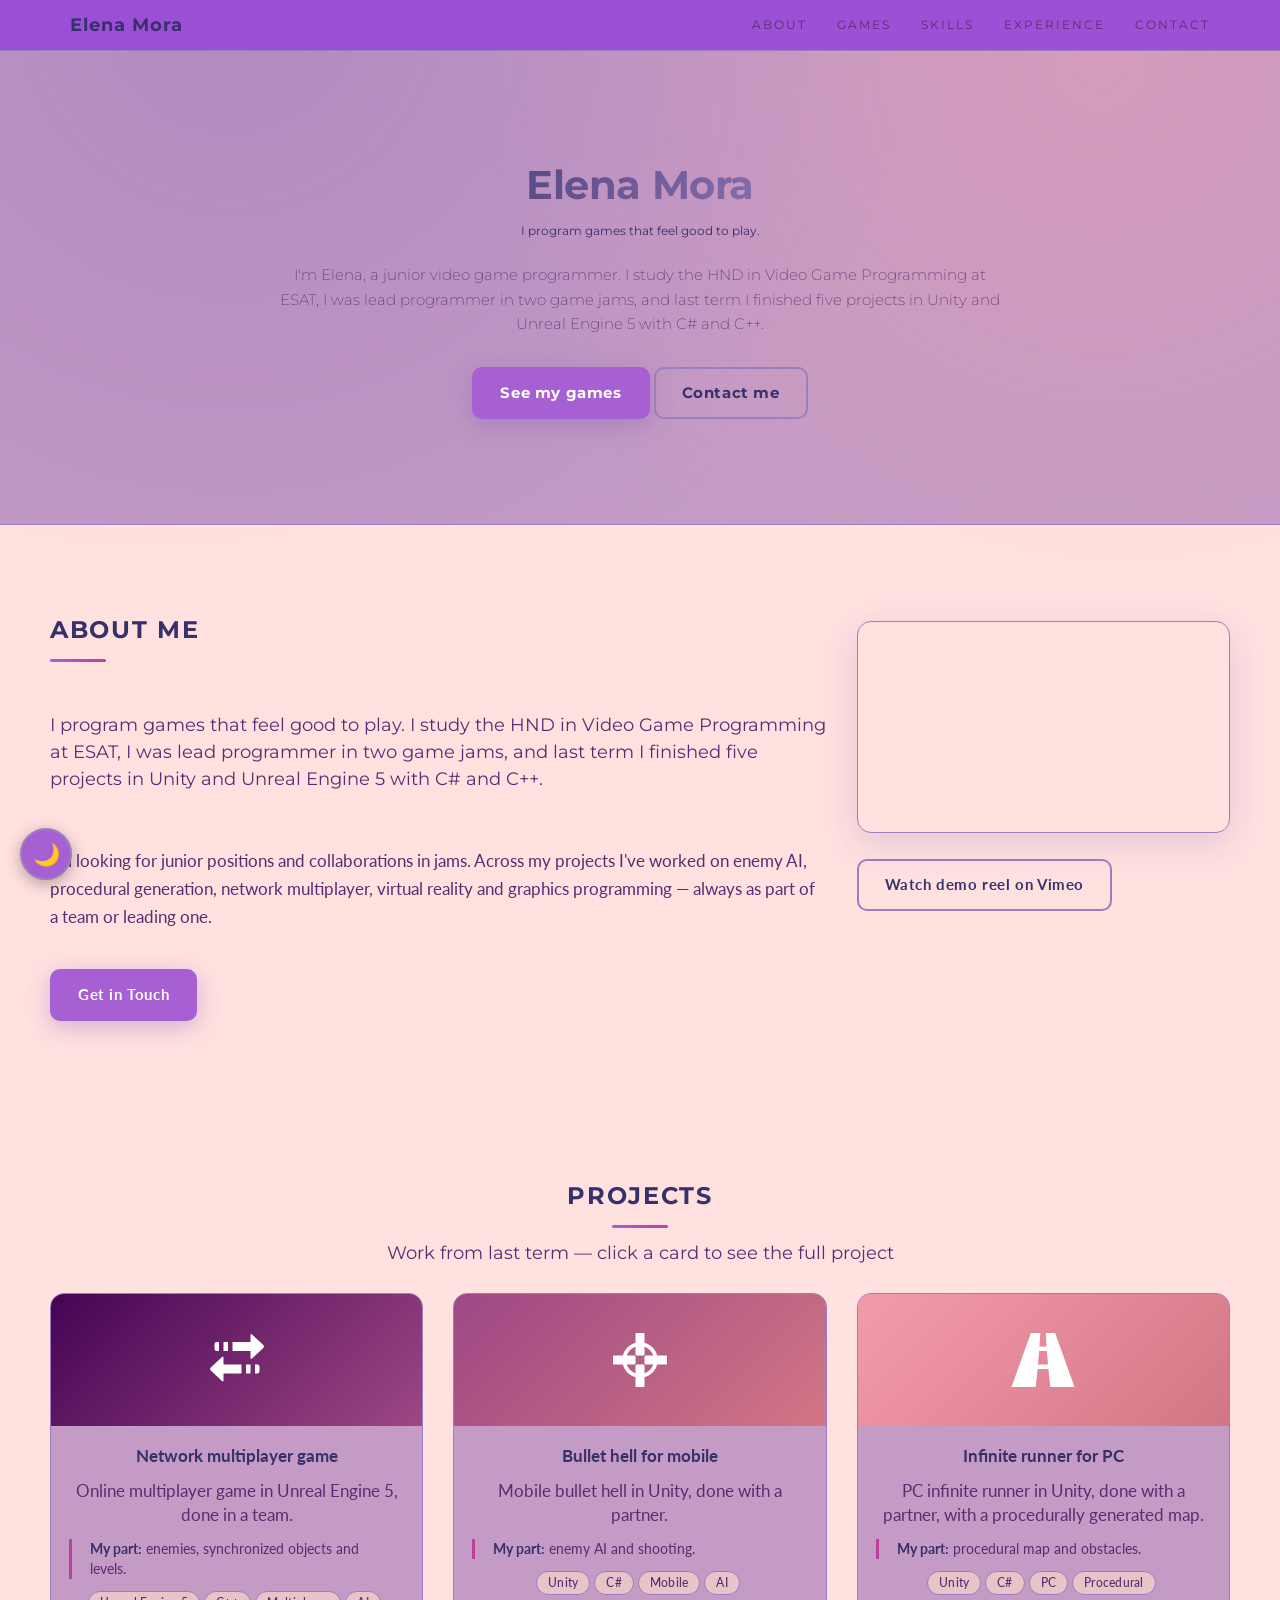
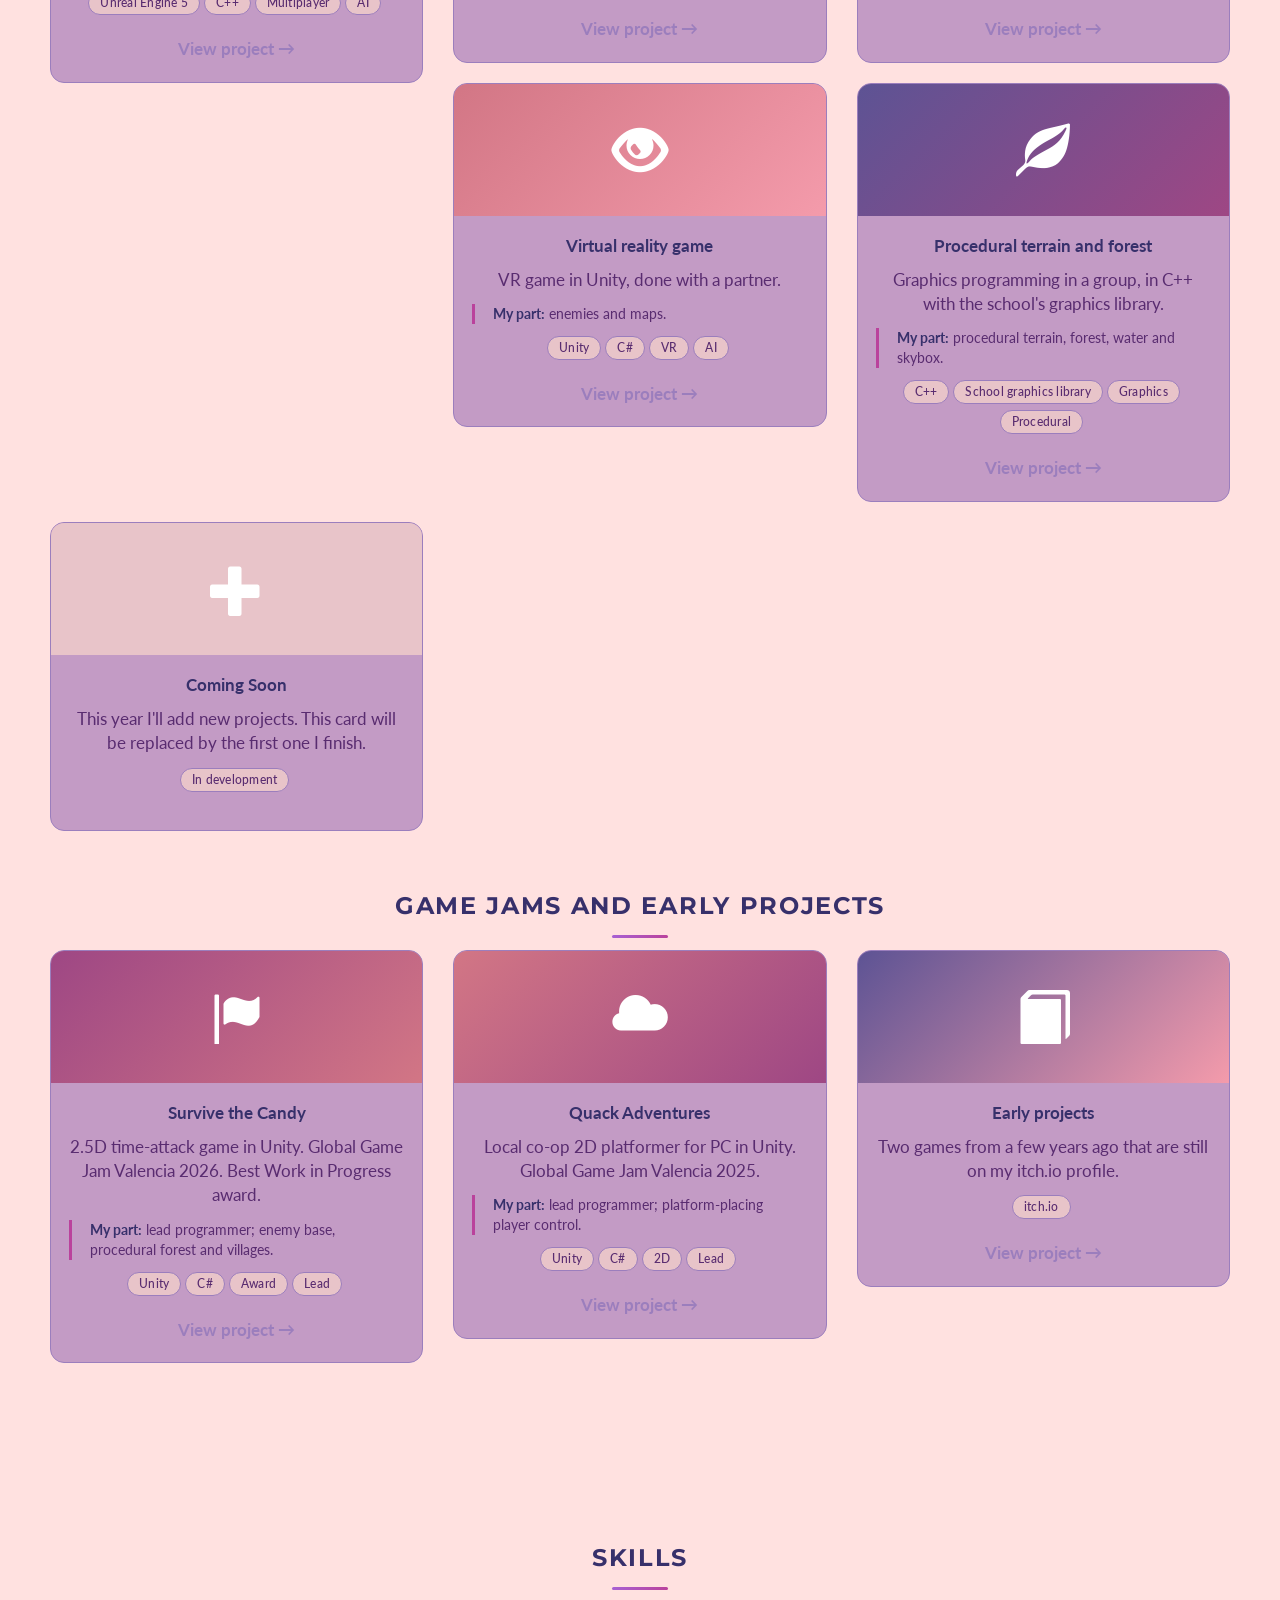
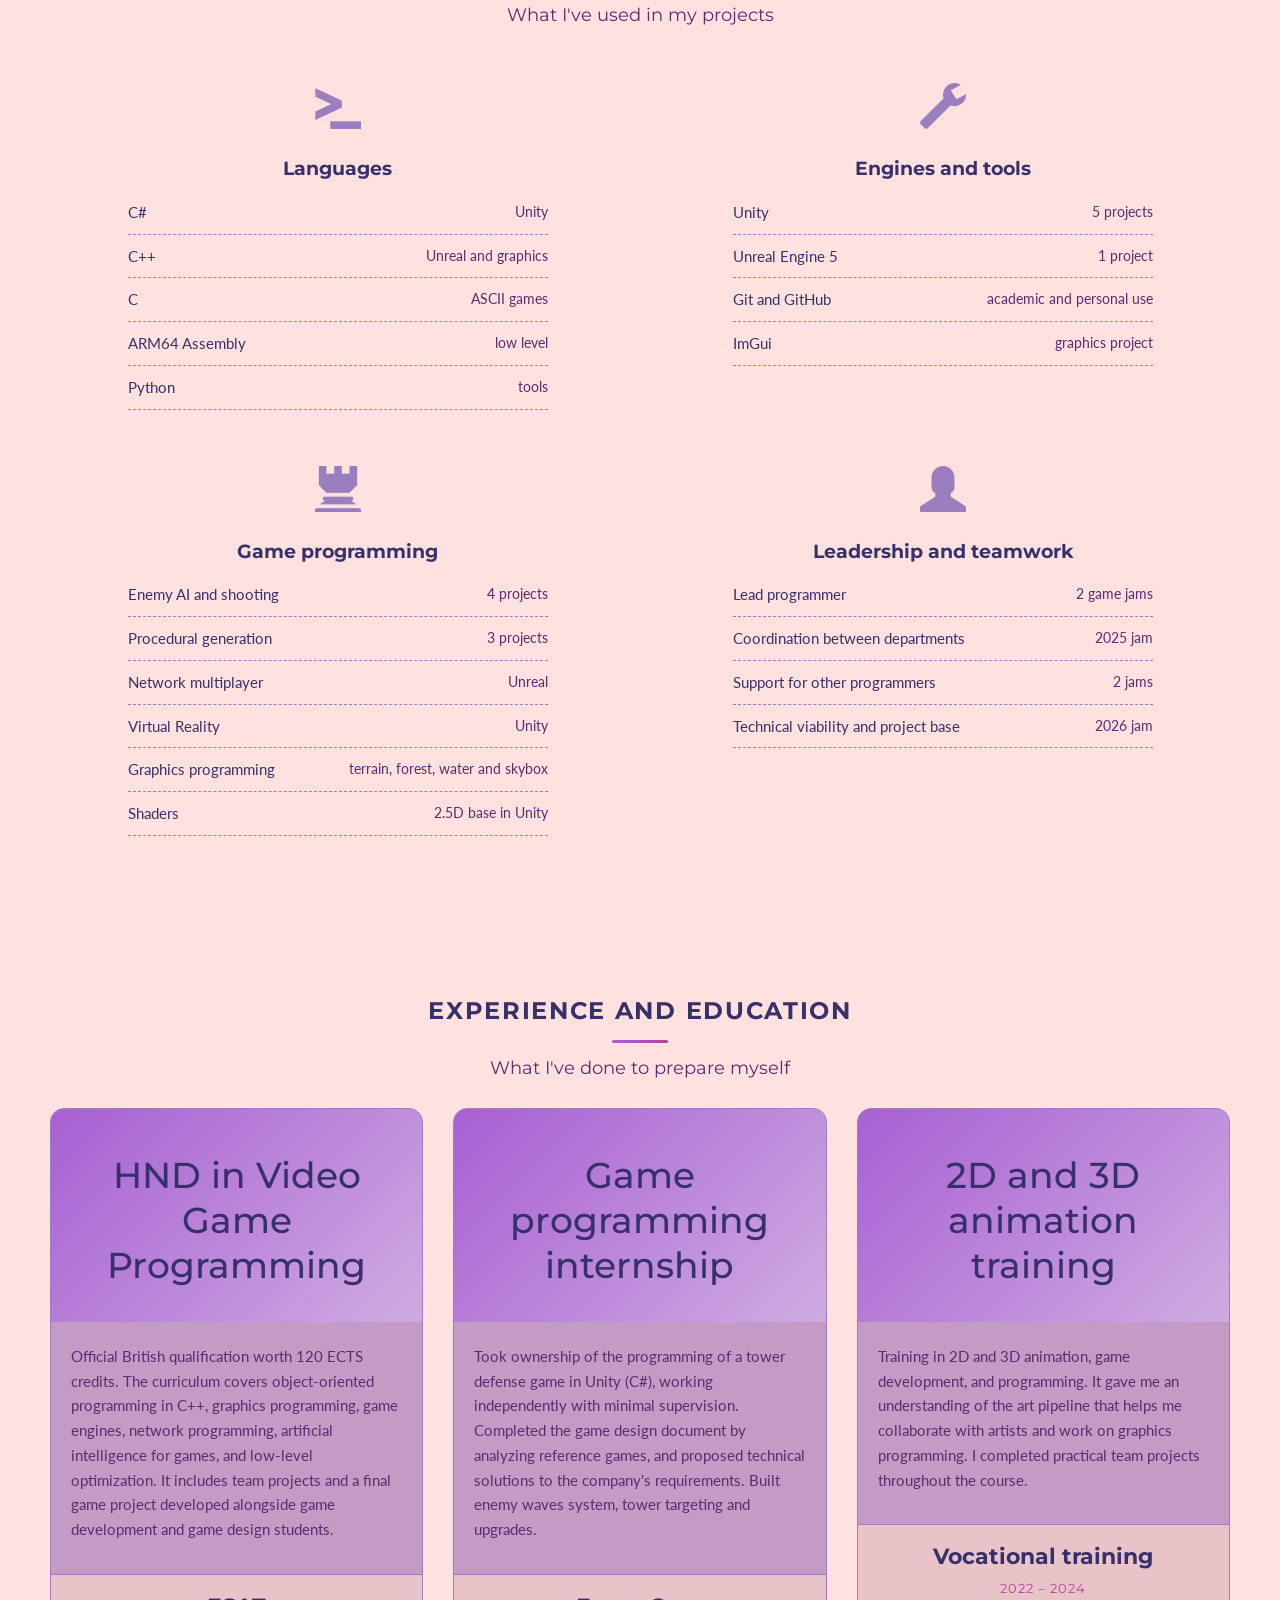
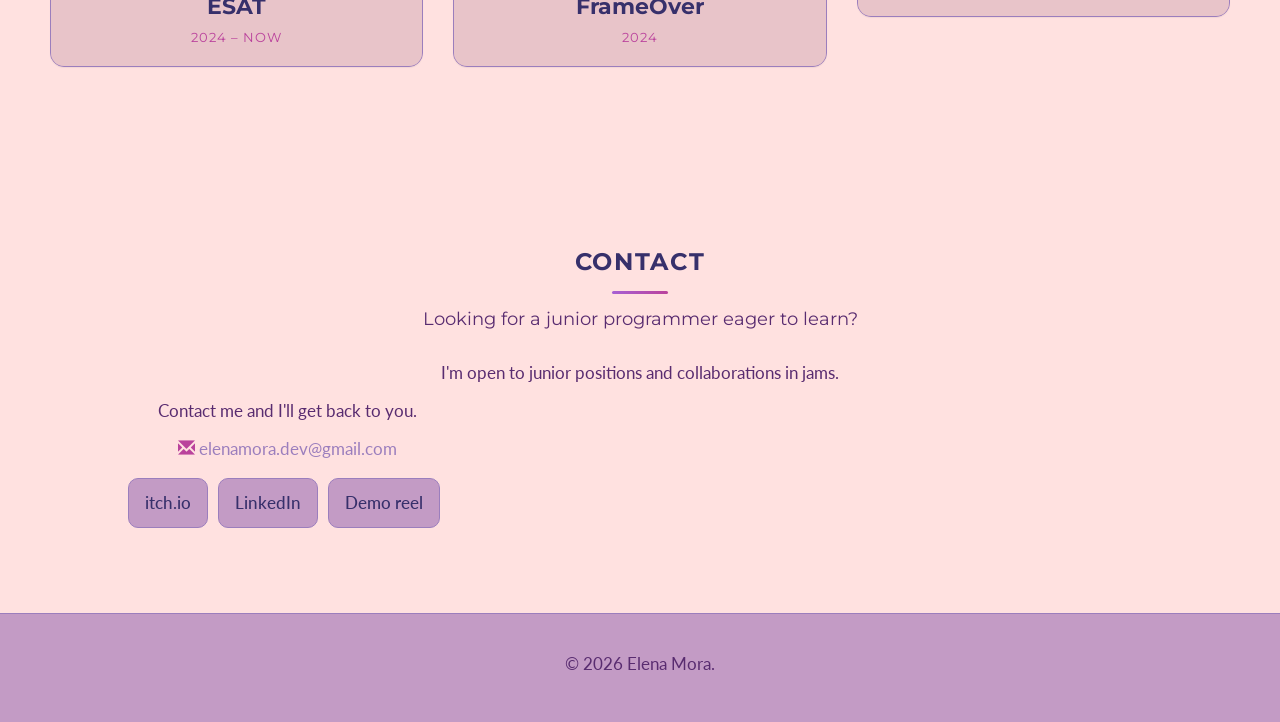
==== commit fad8b490: "Update index.html" ====
--- a/index.html
+++ b/index.html
@@ -348,31 +348,14 @@
           <a class="link-chip" href="https://vimeo.com/1238859385?share=copy&fl=sv&fe=ci" target="_blank" rel="noopener">Demo reel</a>
         </p>
       </div>
-      <div class="col-sm-7 slideanim">
-        <div class="row">
-          <div class="col-sm-6 form-group">
-            <input class="form-control" id="name" name="name" placeholder="Name" type="text">
-          </div>
-          <div class="col-sm-6 form-group">
-            <input class="form-control" id="email" name="email" placeholder="Email" type="email">
-          </div>
-        </div>
-        <textarea class="form-control" id="comments" name="comments" placeholder="Comment" rows="5"></textarea><br>
-        <div class="row">
-          <div class="col-sm-12 form-group">
-            <button class="btn btn-primary pull-right" type="submit">Send</button>
-          </div>
-        </div>
-      </div>
-    </div>
-  </div>
-
-  <footer class="container-fluid text-center">
-    <a href="#top" title="To Top">
-      <span class="glyphicon glyphicon-chevron-up"></span>
-    </a>
-    <p>© 2026 Elena Mora.</p>
-  </footer>
+    </div>
+  </div>
+<footer class="container-fluid text-center">
+  <button class="scroll-top" id="scrollTopBtn" aria-label="Back to top">
+    <span class="glyphicon glyphicon-chevron-up"></span>
+  </button>
+  <p>© 2026 Elena Mora.</p>
+</footer>
 
 </div>
 
--- a/styles.css
+++ b/styles.css
@@ -1,8 +1,8 @@
 /* ============ PALETA MODO OSCURO (por defecto) ============ */
 :root[data-theme="dark"]{
-  --bg:#37306B;
-  --surface:#4a427a;
-  --surface-2:#5d5394;
+  --bg:#5b306b;
+  --surface:rgb(128, 101, 138);
+  --surface-2:rgb(66, 22, 85);
   --ink:#f8f6ff;
   --muted:#c8bce0;
   --line:#66347F;
@@ -15,14 +15,14 @@
 /* ============ PALETA MODO CLARO ============ */
 :root[data-theme="light"]{
   --bg:#FFE1E0;
-  --surface:#F49BAB;
+  --surface:#c39bc5;
   --surface-2:#E8C4C9;
   --ink:#37306B;
-  --muted:#66347F;
+  --muted:#592c70;
   --line:#9B7EBD;
-  --primary:#7F55B1;
+  --primary:#a760d3;
   --primary-soft:#9B7EBD;
-  --coral:#F49BAB;
+  --coral:#ba429c;
   --pink:#9E4784;
 }
 
@@ -72,7 +72,7 @@
 
 /* ============ NAVBAR ============ */
 .navbar-default{
-  background:rgba(55,48,107,.93);
+  background:rgba(60, 15, 69, 0.93);
   -webkit-backdrop-filter:saturate(180%) blur(10px);
   backdrop-filter:saturate(180%) blur(10px);
   border:0;
@@ -85,7 +85,7 @@
   transition:box-shadow .3s ease, background .3s ease;
 }
 [data-theme="light"] .navbar-default{
-  background:rgba(244,155,171,.93);
+  background:rgba(151, 76, 213, 0.93);
 }
 .navbar.scrolled{box-shadow:0 6px 30px rgba(0,0,0,.35)}
 .navbar-default .navbar-brand{
@@ -224,7 +224,7 @@
 a.project-card:hover .band{filter:brightness(1.12)}
 
 /* Band-specific gradients - modo oscuro por defecto */
-.band-multijugador{background:linear-gradient(135deg,#2a1b52,#9E4784);}
+.band-multijugador{background:linear-gradient(135deg,#450454,#9E4784);}
 .band-bullethell{background:linear-gradient(135deg,#9E4784,#d27685);}
 .band-runner{background:linear-gradient(135deg,#F49BAB,#D27685);}
 .band-vr{background:linear-gradient(135deg,#D27685,#F49BAB);}
@@ -288,7 +288,11 @@
   box-shadow:0 14px 40px rgba(127,85,177,.20);
 }
 .panel-default>.panel-heading{
-  background:linear-gradient(135deg,var(--primary) 0%,#c77db8 100%)!important;
+  background:linear-gradient(135deg,var(--primary) 0%,#8242a2 100%)!important;
+  color:#fff!important;border:0;border-radius:0;padding:24px 20px;
+}
+[data-theme="light"] .panel-default>.panel-heading{
+  background:linear-gradient(135deg,var(--primary) 0%,#cfabe1 100%)!important;
   color:#fff!important;border:0;border-radius:0;padding:24px 20px;
 }
 .panel-default>.panel-body{
@@ -405,8 +409,8 @@
 /* ============ THEME TOGGLE BUTTON ============ */
 .theme-toggle{
   position:fixed;
-  top:20px;
-  right:20px;
+  bottom:20px;
+  left:20px;
   z-index:1000;
   width:52px;
   height:52px;
@@ -451,6 +455,60 @@
   --glow-opacity: 1;
 }
 
+/* Scroll to top button - hidden initially */
+.scroll-top{
+  position:fixed;
+  bottom:30px;
+  right:30px;
+  z-index:999;
+  width:50px;
+  height:50px;
+  border-radius:50%;
+  background:var(--coral);
+  border:2px solid var(--line);
+  color:#fff;
+  cursor:pointer;
+  display:flex;
+  align-items:center;
+  justify-content:center;
+  font-size:20px;
+  opacity:0;
+  visibility:hidden;
+  transition:all .3s ease;
+  box-shadow:0 4px 16px rgba(0,0,0,.3);
+}
+[data-theme="light"] .scroll-top{
+  box-shadow:0 4px 16px rgba(0,0,0,.15);
+}
+.scroll-top.visible{
+  opacity:1;
+  visibility:visible;
+  transform:translateY(0);
+}
+.scroll-top:hover{
+  transform:translateY(-3px);
+  box-shadow:0 6px 22px rgba(210,118,133,.5);
+}
+[data-theme="light"] .scroll-top:hover{
+  box-shadow:0 6px 22px rgba(244,155,171,.45);
+}
+.scroll-top:focus{
+  outline:none;
+  box-shadow:0 0 0 3px rgba(158,71,132,.4), 0 4px 16px rgba(0,0,0,.3);
+}
+[data-theme="light"] .scroll-top:focus{
+  box-shadow:0 0 0 3px rgba(127,85,177,.35), 0 4px 16px rgba(0,0,0,.15);
+}
+/* Scroll-to-top icon must be white */
+.scroll-top .glyphicon,
+.scroll-top .glyphicon-chevron-up{
+  color:#fad3f6 !important;
+}
+[data-theme="light"] .scroll-top .glyphicon,
+[data-theme="light"] .scroll-top .glyphicon-chevron-up{
+  color:#fad3f6 !important; /* Dark color for light mode contrast */
+}
+
 /* ============ VIEW SWITCHING ============ */
 .view-hidden{display:none!important}
 
@@ -500,4 +558,20 @@
   html{scroll-behavior:auto}
   .slideanim{visibility:visible}
   *{animation:none!important;transition:none!important}
-}+}
+/* Center contact section (for when form is removed) */
+#contact p.text-center + p,
+#contact .col-sm-5,
+#contact .col-sm-7{
+  text-align:center;
+}
+#contact .row{
+  justify-content:center;
+}
+#contact .link-chips-wrapper{
+  display:flex;
+  flex-wrap:wrap;
+  justify-content:center;
+  gap:6px;
+  margin:12px 0;
+}
